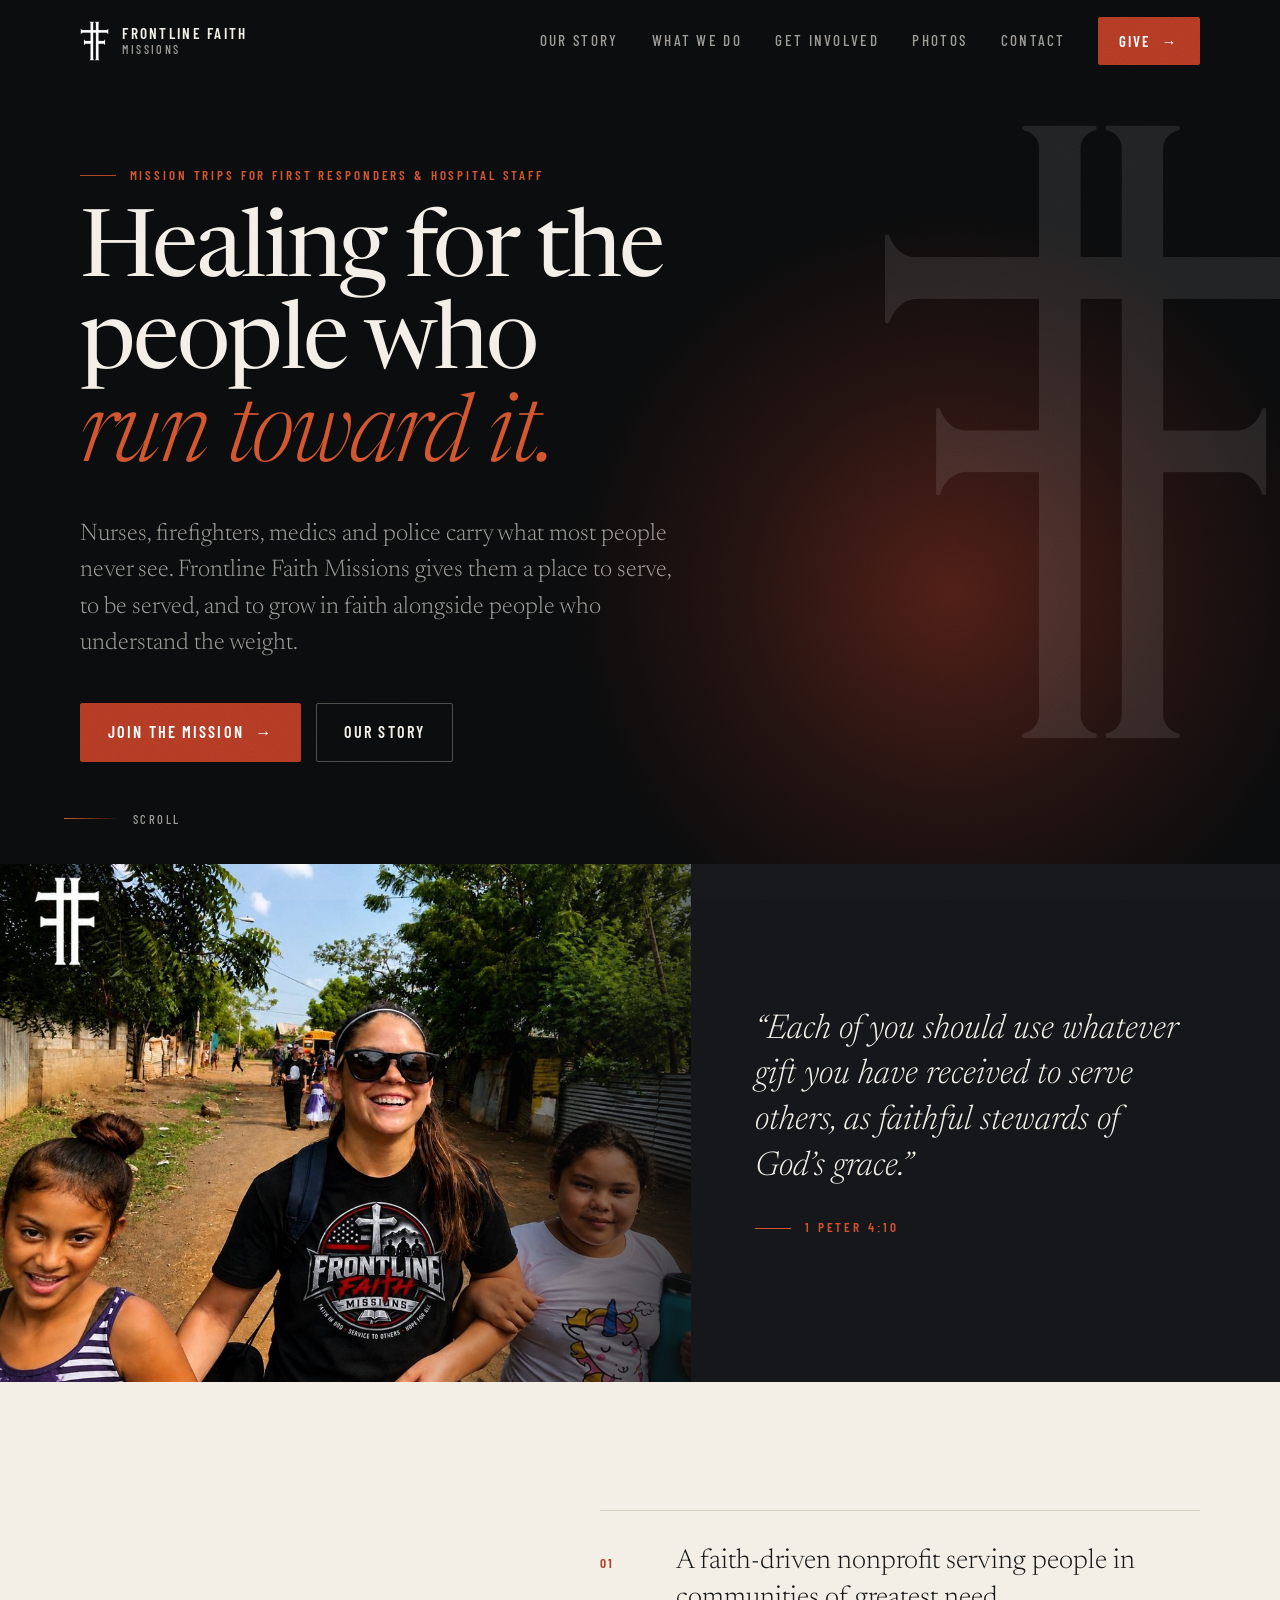
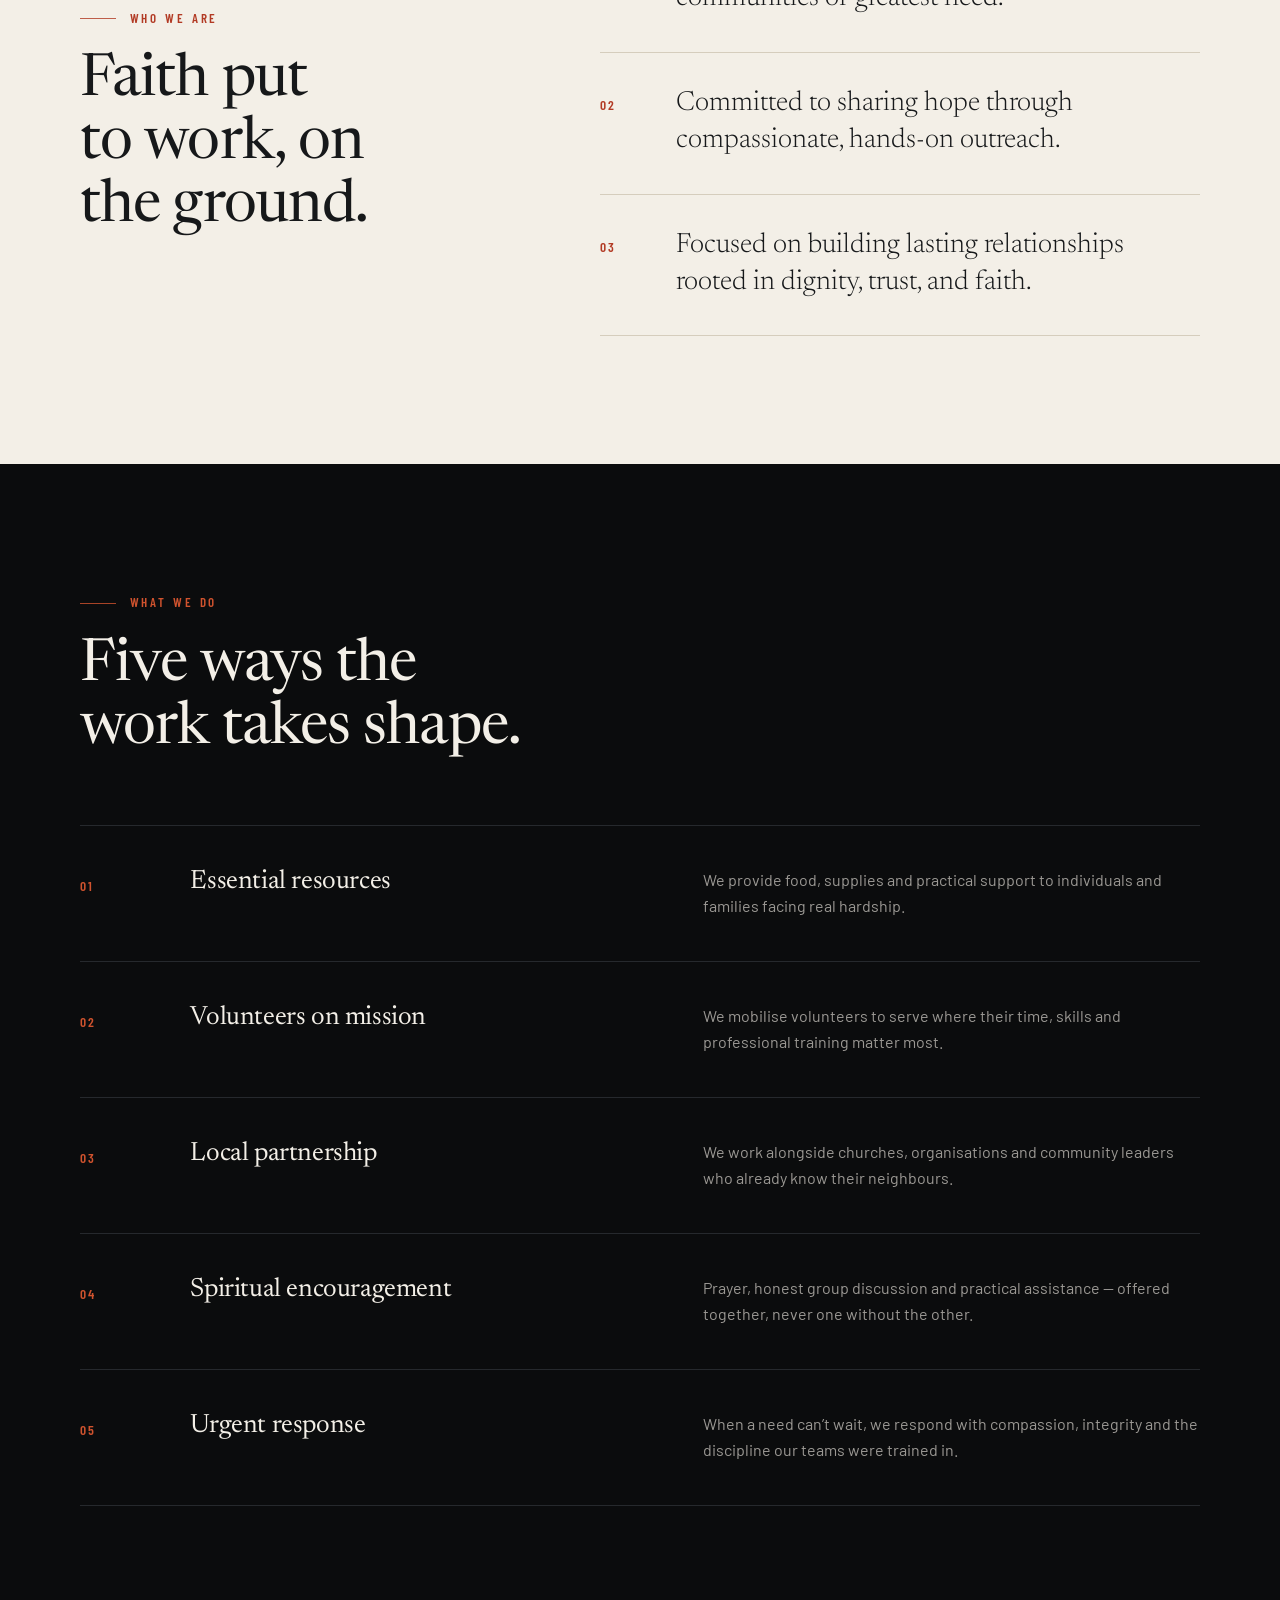
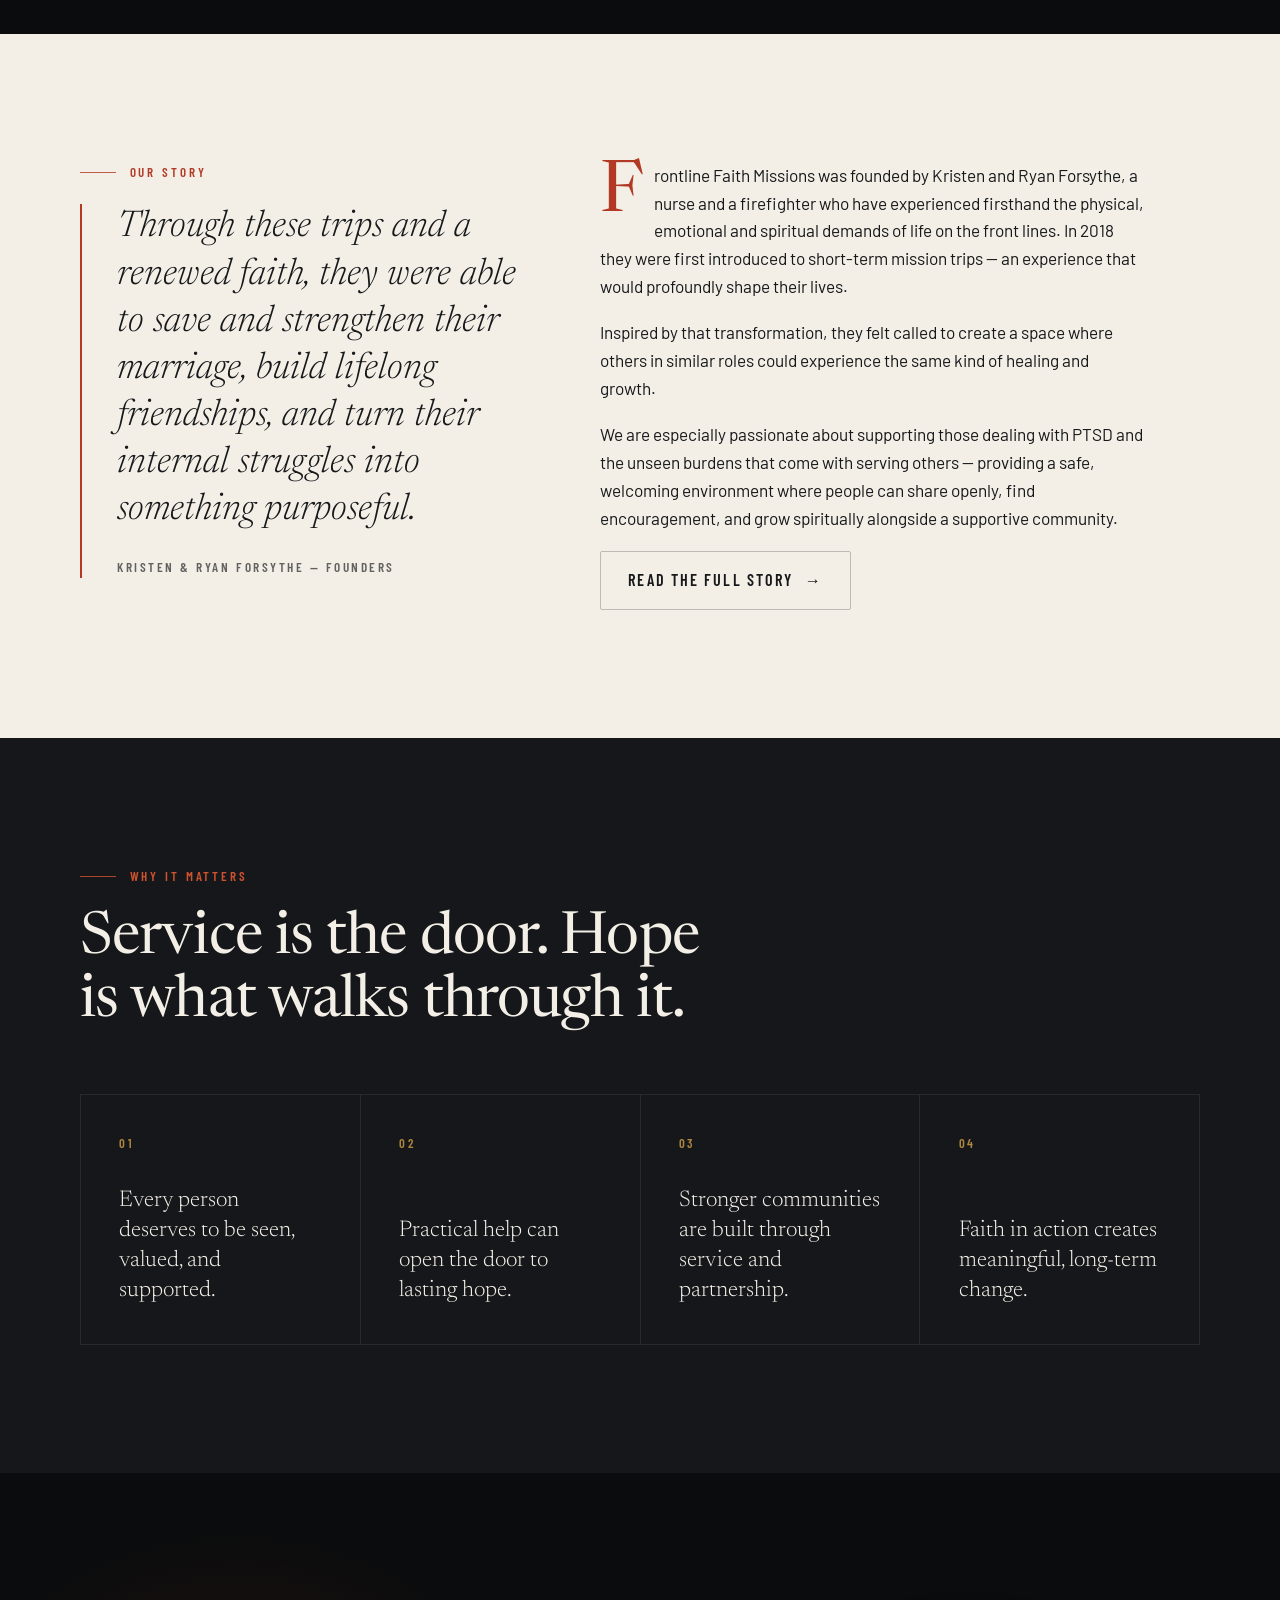
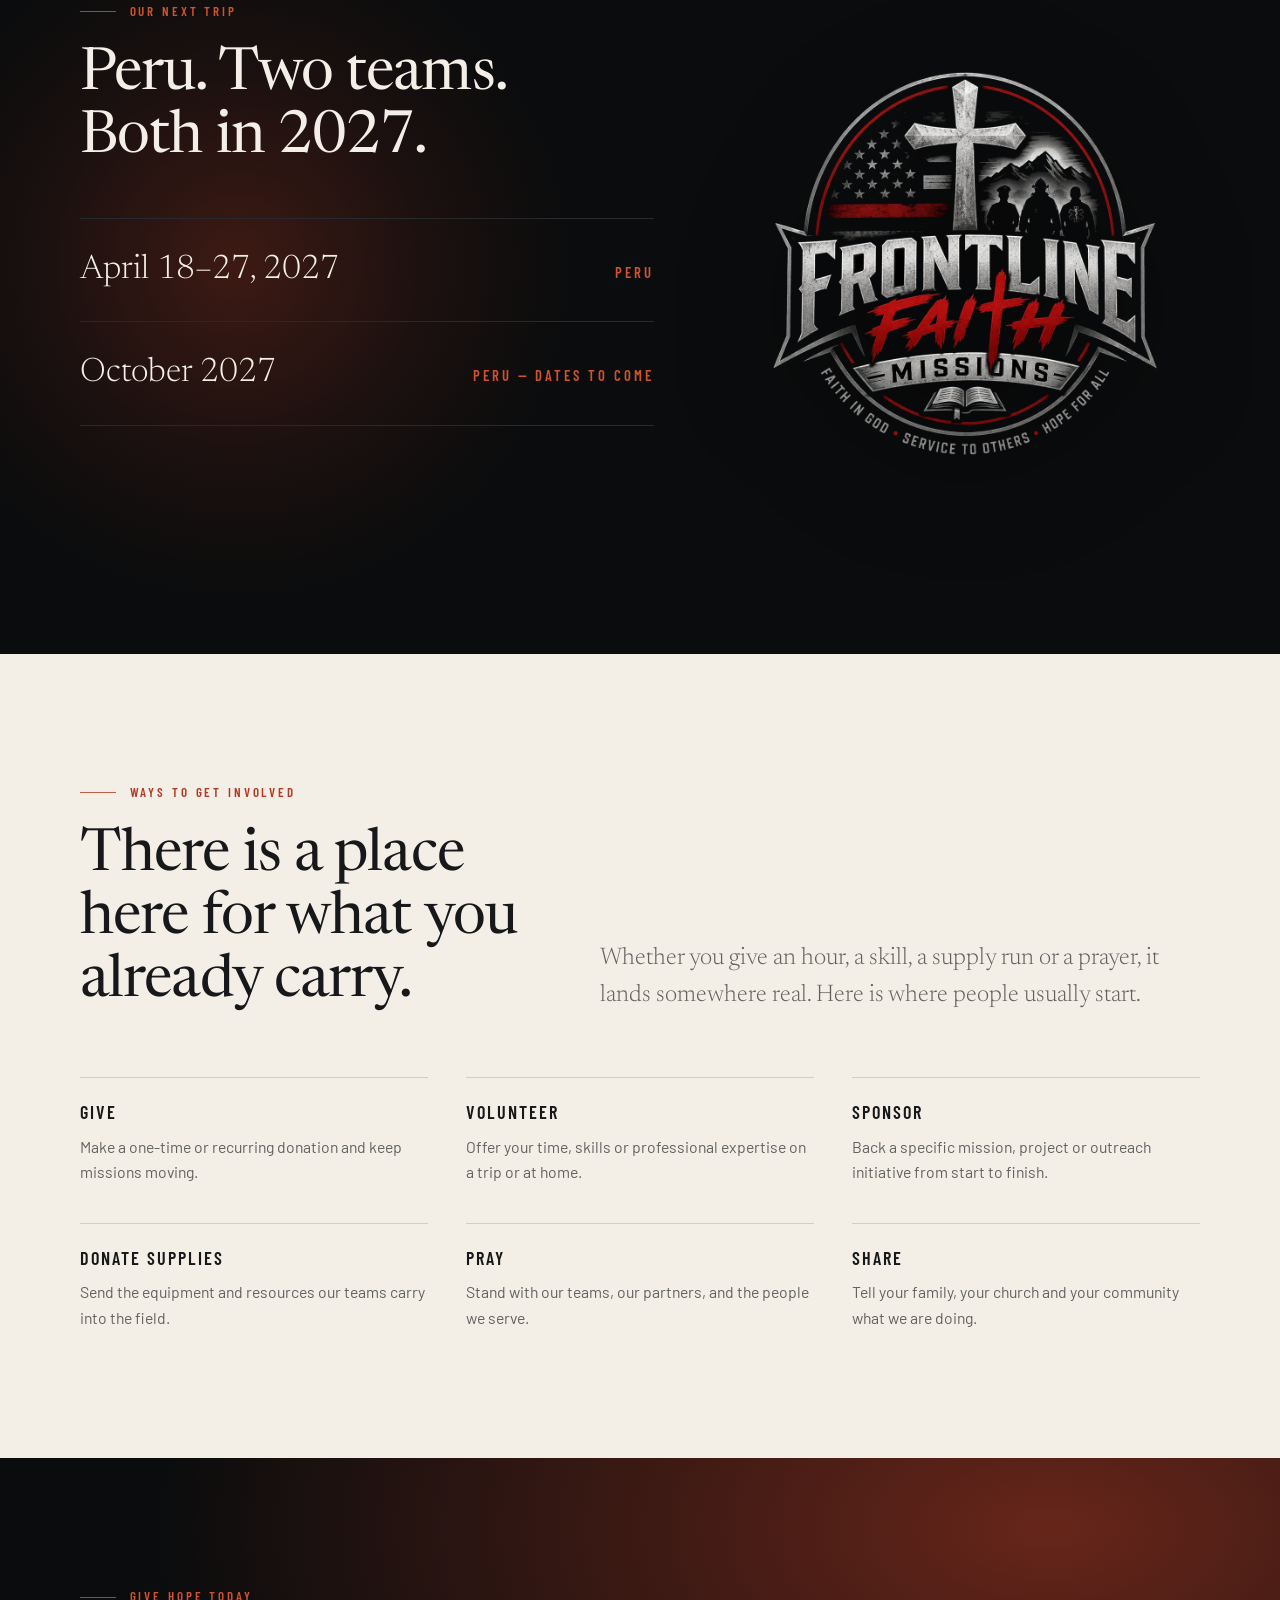
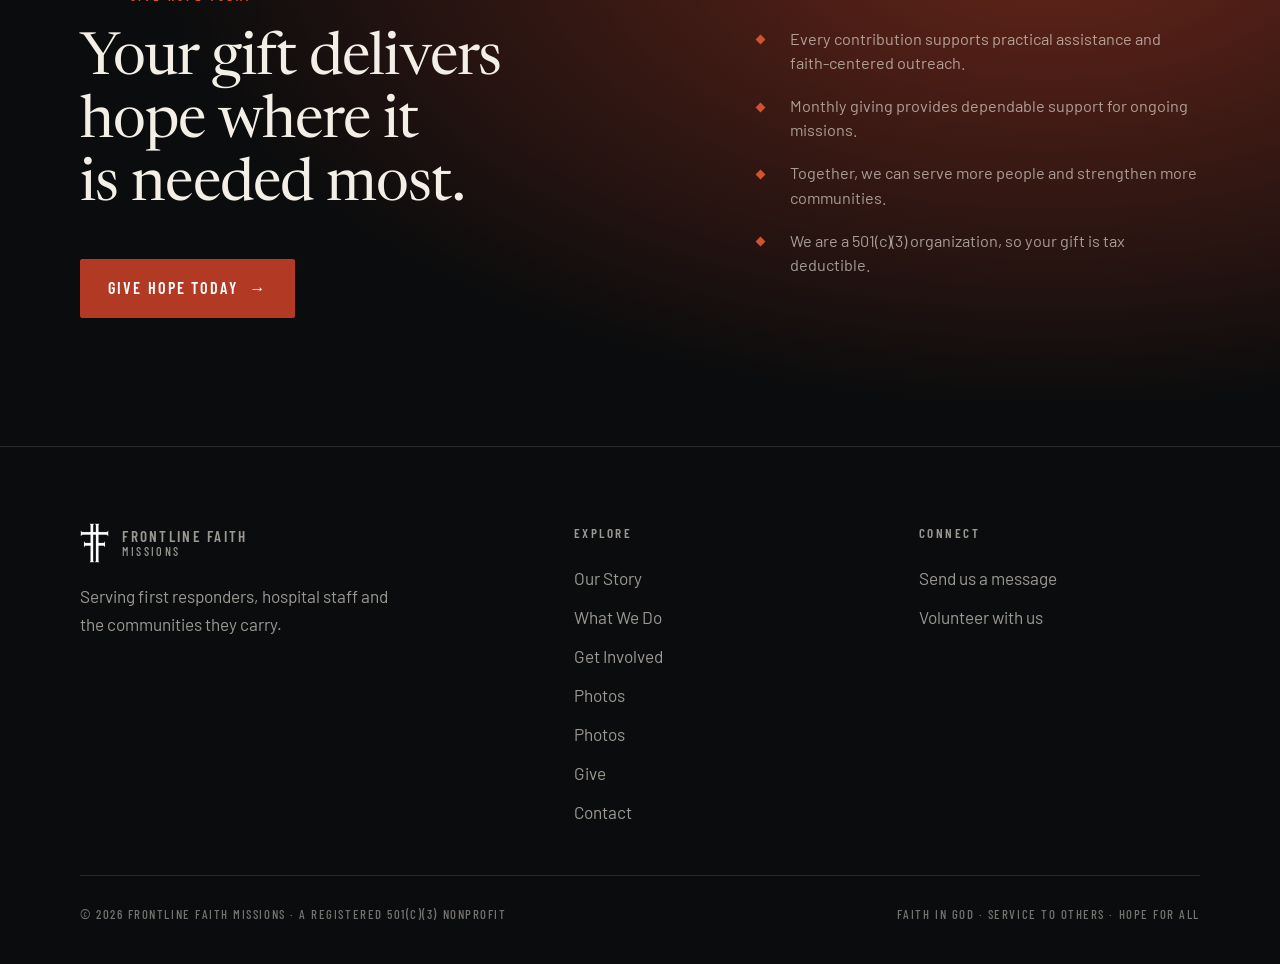
==== index.html @ 66649c71 "Add Our Story, What We Do, Get Involved, Give, Photos and Contact pages" ====
<!DOCTYPE html>
<html lang="en">
<head>
<meta charset="utf-8">
<meta name="viewport" content="width=device-width, initial-scale=1">
<title>Frontline Faith Missions — Healing for the people who run toward it</title>
<meta name="description" content="Frontline Faith Missions gives first responders and hospital staff an opportunity to serve, heal, and deepen their faith through short-term mission trips.">
<link rel="icon" href="assets/img/favicon-32.png" sizes="32x32">
<link rel="apple-touch-icon" href="assets/img/favicon-512.png">
<link rel="stylesheet" href="assets/css/style.css">
</head>
<body>

<header class="hdr" id="hdr">
  <div class="wrap hdr__in">
    <a class="brand" href="index.html">
      <img src="assets/img/mark-white.png" alt="">
      <span class="brand__txt">Frontline Faith<span>Missions</span></span>
    </a>
    <nav class="nav" id="nav">
      <a href="about.html">Our Story</a>
      <a href="what-we-do.html">What We Do</a>
      <a href="get-involved.html">Get Involved</a>
      <a href="photos.html">Photos</a>
      <a href="contact.html">Contact</a>
    </nav>
    <a class="btn" href="give.html">Give<span class="arw">&rarr;</span></a>
    <button class="burger" id="burger" aria-label="Menu" aria-expanded="false" aria-controls="nav">
      <span></span><span></span><span></span>
    </button>
  </div>
</header>

<main>

  <!-- ============ HERO ============ -->
  <section class="hero">
    <img class="hero__mark" src="assets/img/mark-white.png" alt="">
    <div class="wrap">
      <div class="hero__in">
        <p class="eyebrow rise">Mission trips for first responders &amp; hospital staff</p>
        <h1 class="rise">Healing for the people who <em>run toward it.</em></h1>
        <p class="lede rise">Nurses, firefighters, medics and police carry what most people never see. Frontline Faith Missions gives them a place to serve, to be served, and to grow in faith alongside people who understand the weight.</p>
        <div class="hero__cta rise">
          <a class="btn" href="get-involved.html">Join the Mission<span class="arw">&rarr;</span></a>
          <a class="btn btn--ghost" href="about.html">Our Story</a>
        </div>
      </div>
    </div>
    <div class="hero__scroll"><i></i> Scroll</div>
  </section>

  <!-- ============ SCRIPTURE + PHOTOGRAPH ============ -->
  <section class="verse" id="verse">
    <div class="verse__img">
      <img src="assets/img/trip-01-1400.jpg"
           srcset="assets/img/trip-01-700.jpg 700w, assets/img/trip-01-1100.jpg 1100w, assets/img/trip-01-1400.jpg 1429w"
           sizes="(max-width: 62rem) 100vw, 55vw"
           alt="A Frontline Faith Missions volunteer walking with two children during a mission trip">
    </div>
    <div class="verse__body">
      <blockquote class="rise">&ldquo;Each of you should use whatever gift you have received to serve others, as faithful stewards of God&rsquo;s grace.&rdquo;</blockquote>
      <cite class="rise" style="--d:110ms">1 Peter 4:10</cite>
    </div>
  </section>

  <!-- ============ WHO WE ARE ============ -->
  <section class="section section--bone" id="who">
    <div class="wrap grid-2 grid-2--mid">
      <div>
        <p class="eyebrow rise">Who we are</p>
        <h2 class="rise">Faith put to work, on the ground.</h2>
      </div>
      <ul class="creed">
        <li class="rise"><span class="num">01</span><p>A faith-driven nonprofit serving people in communities of greatest need.</p></li>
        <li class="rise" style="--d:90ms"><span class="num">02</span><p>Committed to sharing hope through compassionate, hands-on outreach.</p></li>
        <li class="rise" style="--d:180ms"><span class="num">03</span><p>Focused on building lasting relationships rooted in dignity, trust, and faith.</p></li>
      </ul>
    </div>
  </section>

  <!-- ============ WHAT WE DO ============ -->
  <section class="section" id="what">
    <div class="wrap">
      <p class="eyebrow rise">What we do</p>
      <h2 class="rise" style="max-width:20ch">Five ways the work takes shape.</h2>

      <div class="do-list">
        <div class="do-item rise">
          <span class="num">01</span>
          <h3>Essential resources</h3>
          <p>We provide food, supplies and practical support to individuals and families facing real hardship.</p>
        </div>
        <div class="do-item rise">
          <span class="num">02</span>
          <h3>Volunteers on mission</h3>
          <p>We mobilise volunteers to serve where their time, skills and professional training matter most.</p>
        </div>
        <div class="do-item rise">
          <span class="num">03</span>
          <h3>Local partnership</h3>
          <p>We work alongside churches, organisations and community leaders who already know their neighbours.</p>
        </div>
        <div class="do-item rise">
          <span class="num">04</span>
          <h3>Spiritual encouragement</h3>
          <p>Prayer, honest group discussion and practical assistance — offered together, never one without the other.</p>
        </div>
        <div class="do-item rise">
          <span class="num">05</span>
          <h3>Urgent response</h3>
          <p>When a need can&rsquo;t wait, we respond with compassion, integrity and the discipline our teams were trained in.</p>
        </div>
      </div>
    </div>
  </section>

  <!-- ============ FOUNDERS ============ -->
  <section class="section section--bone" id="story">
    <div class="wrap grid-2">
      <div>
        <p class="eyebrow rise">Our story</p>
        <blockquote class="pullquote rise">
          Through these trips and a renewed faith, they were able to save and strengthen their marriage, build lifelong friendships, and turn their internal struggles into something purposeful.
          <cite>Kristen &amp; Ryan Forsythe — Founders</cite>
        </blockquote>
      </div>
      <div class="founders__body">
        <p class="dropcap rise">Frontline Faith Missions was founded by Kristen and Ryan Forsythe, a nurse and a firefighter who have experienced firsthand the physical, emotional and spiritual demands of life on the front lines. In 2018 they were first introduced to short-term mission trips — an experience that would profoundly shape their lives.</p>
        <p class="rise" style="--d:80ms">Inspired by that transformation, they felt called to create a space where others in similar roles could experience the same kind of healing and growth.</p>
        <p class="rise" style="--d:140ms">We are especially passionate about supporting those dealing with PTSD and the unseen burdens that come with serving others — providing a safe, welcoming environment where people can share openly, find encouragement, and grow spiritually alongside a supportive community.</p>
        <p class="rise" style="--d:200ms"><a class="btn btn--ghost" href="about.html">Read the full story<span class="arw">&rarr;</span></a></p>
      </div>
    </div>
  </section>

  <!-- ============ WHY IT MATTERS ============ -->
  <section class="section section--deep" id="why">
    <div class="wrap">
      <p class="eyebrow rise">Why it matters</p>
      <h2 class="rise" style="max-width:18ch">Service is the door. Hope is what walks through it.</h2>
      <div class="why">
        <div class="rise"><span class="num">01</span><p>Every person deserves to be seen, valued, and supported.</p></div>
        <div class="rise" style="--d:80ms"><span class="num">02</span><p>Practical help can open the door to lasting hope.</p></div>
        <div class="rise" style="--d:160ms"><span class="num">03</span><p>Stronger communities are built through service and partnership.</p></div>
        <div class="rise" style="--d:240ms"><span class="num">04</span><p>Faith in action creates meaningful, long-term change.</p></div>
      </div>
    </div>
  </section>

  <!-- ============ NEXT TRIP ============ -->
  <section class="section trip" id="trip">
    <div class="wrap trip__grid">
      <div>
        <p class="eyebrow rise">Our next trip</p>
        <h2 class="rise">Peru. Two teams. Both in 2027.</h2>
        <ul class="trips">
          <li class="rise"><span class="when">April 18&ndash;27, 2027</span><span class="where">Peru</span></li>
          <li class="rise" style="--d:90ms"><span class="when">October 2027</span><span class="where">Peru &mdash; dates to come</span></li>
        </ul>
        <p class="hero__cta rise" style="--d:160ms">
          <a class="btn btn--ghost" href="get-involved.html">Serve on the front lines<span class="arw">&rarr;</span></a>
        </p>
      </div>
      <div class="rise" style="--d:120ms">
        <img class="trip__emblem" src="assets/img/emblem.webp" width="880" height="878" alt="Frontline Faith Missions emblem — Faith in God, Service to Others, Hope for All">
      </div>
    </div>
  </section>

  <!-- ============ GET INVOLVED ============ -->
  <section class="section section--bone" id="involved">
    <div class="wrap">
      <div class="grid-2 grid-2--foot">
        <div>
          <p class="eyebrow rise">Ways to get involved</p>
          <h2 class="rise">There is a place here for what you already carry.</h2>
        </div>
        <p class="lede rise">Whether you give an hour, a skill, a supply run or a prayer, it lands somewhere real. Here is where people usually start.</p>
      </div>

      <div class="ways">
        <div class="way rise"><h3>Give</h3><p>Make a one-time or recurring donation and keep missions moving.</p></div>
        <div class="way rise" style="--d:70ms"><h3>Volunteer</h3><p>Offer your time, skills or professional expertise on a trip or at home.</p></div>
        <div class="way rise" style="--d:140ms"><h3>Sponsor</h3><p>Back a specific mission, project or outreach initiative from start to finish.</p></div>
        <div class="way rise" style="--d:210ms"><h3>Donate supplies</h3><p>Send the equipment and resources our teams carry into the field.</p></div>
        <div class="way rise" style="--d:280ms"><h3>Pray</h3><p>Stand with our teams, our partners, and the people we serve.</p></div>
        <div class="way rise" style="--d:350ms"><h3>Share</h3><p>Tell your family, your church and your community what we are doing.</p></div>
      </div>
    </div>
  </section>

  <!-- ============ GIVE ============ -->
  <section class="section give" id="give">
    <div class="wrap give__grid">
      <div>
        <p class="eyebrow rise">Give hope today</p>
        <h2 class="rise">Your gift delivers hope where it is needed most.</h2>
        <p class="hero__cta rise">
          <a class="btn" href="give.html">Give Hope Today<span class="arw">&rarr;</span></a>
        </p>
      </div>
      <ul class="give__points">
        <li class="rise">Every contribution supports practical assistance and faith-centered outreach.</li>
        <li class="rise" style="--d:90ms">Monthly giving provides dependable support for ongoing missions.</li>
        <li class="rise" style="--d:180ms">Together, we can serve more people and strengthen more communities.</li>
        <li class="rise" style="--d:270ms">We are a 501(c)(3) organization, so your gift is tax deductible.</li>
      </ul>
    </div>
  </section>

</main>

<footer class="ftr">
  <div class="wrap">
    <div class="ftr__grid">
      <div>
        <a class="brand" href="index.html" style="margin-bottom:1.25rem">
          <img src="assets/img/mark-white.png" alt="">
          <span class="brand__txt">Frontline Faith<span>Missions</span></span>
        </a>
        <p style="color:var(--fg-on-ink-mut);max-width:32ch">Serving first responders, hospital staff and the communities they carry.</p>
      </div>
      <div>
        <h4>Explore</h4>
        <ul>
          <li><a href="about.html">Our Story</a></li>
          <li><a href="what-we-do.html">What We Do</a></li>
          <li><a href="get-involved.html">Get Involved</a></li>
          <li><a href="photos.html">Photos</a></li>
          <li><a href="photos.html">Photos</a></li>
          <li><a href="give.html">Give</a></li>
          <li><a href="contact.html">Contact</a></li>
        </ul>
      </div>
      <div>
        <h4>Connect</h4>
        <ul>
          <li><a href="contact.html">Send us a message</a></li>
          <li><a href="get-involved.html">Volunteer with us</a></li>
        </ul>
      </div>
    </div>
    <div class="ftr__base">
      <span>&copy; 2026 Frontline Faith Missions &middot; A registered 501(c)(3) nonprofit</span>
      <span>Faith in God &middot; Service to Others &middot; Hope for All</span>
    </div>
  </div>
</footer>

<script src="assets/js/main.js"></script>
</body>
</html>
---- assets/css/style.css ----
@import url("../fonts/fonts.css");

/* =========================================================
   Frontline Faith Missions
   Design system: editorial serif + civic condensed sans,
   ink/bone palette with a single ember accent.
   ========================================================= */

:root {
  --ink:        #0b0c0d;
  --ink-soft:   #15171a;
  --ink-line:   #26292d;
  --bone:       #f3efe7;
  --bone-deep:  #e6e0d3;
  --bone-line:  #d5cdbd;
  --ember:      #b23a24;
  --ember-lit:  #d0532e;
  --brass:      #b0873f;

  --fg-on-ink:      #f3efe7;
  --fg-on-ink-mut:  rgba(243, 239, 231, 0.62);
  --fg-on-bone:     #16181a;
  --fg-on-bone-mut: rgba(22, 24, 26, 0.66);

  --serif: "Newsreader", Georgia, "Times New Roman", serif;
  --sans:  "Barlow", "Helvetica Neue", Arial, sans-serif;
  --cond:  "Barlow Condensed", "Barlow", Arial Narrow, sans-serif;

  --pad: clamp(1.25rem, 5vw, 5.5rem);
  --maxw: 78rem;

  --ease: cubic-bezier(0.22, 0.61, 0.36, 1);
  --slow: 720ms;
}

*, *::before, *::after { box-sizing: border-box; }

html { -webkit-text-size-adjust: 100%; scroll-behavior: smooth; }

body {
  margin: 0;
  background: var(--ink);
  color: var(--fg-on-ink);
  font-family: var(--sans);
  font-size: clamp(1rem, 0.95rem + 0.2vw, 1.075rem);
  line-height: 1.62;
  font-weight: 400;
  -webkit-font-smoothing: antialiased;
  text-rendering: optimizeLegibility;
  overflow-x: hidden;
}

img { max-width: 100%; display: block; }
a { color: inherit; }

/* ---- grain overlay -------------------------------------------------- */
body::after {
  content: "";
  position: fixed;
  inset: 0;
  z-index: 999;
  pointer-events: none;
  opacity: 0.5;
  mix-blend-mode: overlay;
  background-image: url("data:image/svg+xml,%3Csvg xmlns='http://www.w3.org/2000/svg' width='180' height='180'%3E%3Cfilter id='n'%3E%3CfeTurbulence type='fractalNoise' baseFrequency='0.85' numOctaves='3' stitchTiles='stitch'/%3E%3CfeColorMatrix type='saturate' values='0'/%3E%3C/filter%3E%3Crect width='180' height='180' filter='url(%23n)' opacity='0.42'/%3E%3C/svg%3E");
}

/* ---- shared bits ---------------------------------------------------- */
.wrap {
  width: 100%;
  max-width: var(--maxw);
  margin-inline: auto;
  padding-inline: var(--pad);
}

.eyebrow {
  font-family: var(--cond);
  font-weight: 600;
  font-size: 0.815rem;
  letter-spacing: 0.22em;
  text-transform: uppercase;
  color: var(--ember-lit);
  margin: 0 0 1.35rem;
  display: flex;
  align-items: center;
  gap: 0.85rem;
}
.eyebrow::before {
  content: "";
  width: 2.25rem;
  height: 1px;
  background: currentColor;
  opacity: 0.8;
  flex: none;
}
.section--bone .eyebrow { color: var(--ember); }

h1, h2, h3 {
  font-family: var(--serif);
  font-weight: 400;
  letter-spacing: -0.015em;
  line-height: 1.06;
  margin: 0;
  text-wrap: balance;
}

h2 { font-size: clamp(2.1rem, 1.4rem + 3vw, 3.7rem); }
h3 { font-size: clamp(1.3rem, 1.1rem + 0.8vw, 1.65rem); line-height: 1.2; }

p { margin: 0 0 1.15rem; }
p:last-child { margin-bottom: 0; }

.lede {
  font-family: var(--serif);
  font-size: clamp(1.2rem, 1.05rem + 0.7vw, 1.5rem);
  line-height: 1.52;
  color: var(--fg-on-ink-mut);
  font-weight: 300;
}
.section--bone .lede { color: var(--fg-on-bone-mut); }

/* ---- buttons -------------------------------------------------------- */
.btn {
  --btn-fg: #fff;
  --btn-bg: var(--ember);
  display: inline-flex;
  align-items: center;
  gap: 0.7rem;
  padding: 0.95rem 1.7rem;
  font-family: var(--cond);
  font-weight: 600;
  font-size: 1.01rem;
  letter-spacing: 0.13em;
  text-transform: uppercase;
  text-decoration: none;
  color: var(--btn-fg);
  background: var(--btn-bg);
  border: 1px solid var(--btn-bg);
  border-radius: 2px;
  position: relative;
  overflow: hidden;
  transition: background 260ms var(--ease), color 260ms var(--ease),
              border-color 260ms var(--ease), transform 260ms var(--ease);
}
.btn:hover { background: var(--ember-lit); border-color: var(--ember-lit); transform: translateY(-2px); }

.btn--ghost {
  --btn-bg: transparent;
  --btn-fg: var(--fg-on-ink);
  border-color: rgba(243, 239, 231, 0.28);
}
.btn--ghost:hover {
  background: rgba(243, 239, 231, 0.07);
  border-color: rgba(243, 239, 231, 0.55);
}
.section--bone .btn--ghost { --btn-fg: var(--fg-on-bone); border-color: rgba(22, 24, 26, 0.24); }
.section--bone .btn--ghost:hover { background: rgba(22, 24, 26, 0.05); border-color: rgba(22, 24, 26, 0.5); }

.btn .arw { transition: transform 260ms var(--ease); }
.btn:hover .arw { transform: translateX(4px); }

/* =========================================================
   Header
   ========================================================= */
.hdr {
  position: fixed;
  inset: 0 0 auto 0;
  z-index: 100;
  background: transparent;
  transition: background 420ms var(--ease), border-color 420ms var(--ease),
              backdrop-filter 420ms var(--ease);
  border-bottom: 1px solid transparent;
}
.hdr.is-stuck {
  background: rgba(11, 12, 13, 0.86);
  backdrop-filter: blur(14px) saturate(1.2);
  border-bottom-color: var(--ink-line);
}
.hdr__in {
  display: flex;
  align-items: center;
  gap: 2rem;
  min-height: 5.1rem;
}
.brand {
  display: flex;
  align-items: center;
  gap: 0.85rem;
  text-decoration: none;
  margin-right: auto;
}
.brand img { width: auto; height: 2.5rem; }
.brand__txt {
  font-family: var(--cond);
  text-transform: uppercase;
  letter-spacing: 0.15em;
  font-weight: 600;
  font-size: 0.95rem;
  line-height: 1.15;
}
.brand__txt span { display: block; color: var(--fg-on-ink-mut); letter-spacing: 0.2em; font-size: 0.76rem; font-weight: 500; }

.nav { display: flex; align-items: center; gap: 2.1rem; }
.nav a {
  font-family: var(--cond);
  text-transform: uppercase;
  letter-spacing: 0.15em;
  font-weight: 500;
  font-size: 0.95rem;
  text-decoration: none;
  color: var(--fg-on-ink-mut);
  padding-block: 0.35rem;
  position: relative;
  transition: color 220ms var(--ease);
}
.nav a::after {
  content: "";
  position: absolute;
  left: 0; right: 0; bottom: 0;
  height: 1px;
  background: var(--ember-lit);
  transform: scaleX(0);
  transform-origin: left;
  transition: transform 320ms var(--ease);
}
.nav a:hover, .nav a[aria-current="page"] { color: var(--fg-on-ink); }
.nav a:hover::after, .nav a[aria-current="page"]::after { transform: scaleX(1); }

.hdr .btn { padding: 0.68rem 1.3rem; font-size: 0.93rem; }

.burger {
  display: none;
  width: 2.75rem; height: 2.75rem;
  background: none;
  border: 1px solid rgba(243,239,231,0.2);
  border-radius: 2px;
  padding: 0;
  cursor: pointer;
  position: relative;
}
.burger span {
  position: absolute;
  left: 50%; top: 50%;
  width: 1.15rem; height: 1.5px;
  margin-left: -0.575rem;
  background: var(--fg-on-ink);
  transition: transform 300ms var(--ease), opacity 200ms var(--ease);
}
.burger span:nth-child(1) { transform: translateY(-5px); }
.burger span:nth-child(3) { transform: translateY(5px); }
body.nav-open .burger span:nth-child(1) { transform: rotate(45deg); }
body.nav-open .burger span:nth-child(2) { opacity: 0; }
body.nav-open .burger span:nth-child(3) { transform: rotate(-45deg); }

/* =========================================================
   Hero
   ========================================================= */
.hero {
  position: relative;
  min-height: min(100svh, 54rem);
  display: flex;
  align-items: center;
  padding-block: clamp(8rem, 16vh, 12rem) clamp(4rem, 9vh, 7rem);
  overflow: hidden;
  isolation: isolate;
}
.hero::before {
  /* ember light from the lower right, like a distant fire */
  content: "";
  position: absolute;
  z-index: -2;
  right: -18vw; bottom: -32vh;
  width: 92vw; height: 92vw;
  max-width: 70rem; max-height: 70rem;
  background: radial-gradient(circle closest-side,
              rgba(178, 58, 36, 0.4) 0%,
              rgba(178, 58, 36, 0.14) 38%,
              rgba(178, 58, 36, 0) 68%);
}
.hero__mark {
  position: absolute;
  z-index: -1;
  right: clamp(-8rem, -4vw, -2rem);
  top: 50%;
  translate: 0 -50%;
  height: min(78vh, 40rem);
  width: auto;
  opacity: 0.09;
  filter: blur(0.2px);
  pointer-events: none;
}
.hero__in { max-width: 52rem; }

.hero h1 {
  font-size: clamp(2.75rem, 1.6rem + 5.3vw, 6.1rem);
  line-height: 0.99;
  letter-spacing: -0.028em;
  margin-bottom: 1.9rem;
}
.hero h1 em {
  font-style: italic;
  font-weight: 300;
  color: var(--ember-lit);
}
.hero .lede { max-width: 38rem; }
.hero__cta {
  display: flex;
  flex-wrap: wrap;
  gap: 0.9rem;
  margin-top: 2.6rem;
}

.hero__scroll {
  position: absolute;
  left: var(--pad);
  bottom: 2.2rem;
  font-family: var(--cond);
  text-transform: uppercase;
  letter-spacing: 0.2em;
  font-size: 0.78rem;
  color: var(--fg-on-ink-mut);
  display: flex;
  align-items: center;
  gap: 0.8rem;
}
.hero__scroll i {
  display: block;
  width: 3.5rem; height: 1px;
  background: linear-gradient(90deg, var(--ember-lit), transparent);
  animation: sweep 2.8s var(--ease) infinite;
}
@keyframes sweep { 0%,100% { transform: scaleX(0.35); transform-origin: left; } 50% { transform: scaleX(1); transform-origin: left; } }

/* =========================================================
   Inner-page hero
   ========================================================= */
.phero {
  position: relative;
  padding-block: clamp(8.5rem, 17vh, 12rem) clamp(3.5rem, 7vw, 5.5rem);
  overflow: hidden;
  isolation: isolate;
}
.phero::before {
  content: "";
  position: absolute;
  z-index: -1;
  right: -20vw; top: -60%;
  width: 80vw; height: 200%;
  max-width: 60rem;
  background: radial-gradient(circle closest-side, rgba(178,58,36,0.34) 0%, rgba(178,58,36,0.10) 46%, rgba(178,58,36,0) 78%);
}
.phero h1 {
  font-size: clamp(2.5rem, 1.6rem + 4vw, 4.6rem);
  letter-spacing: -0.025em;
  max-width: 18ch;
  margin-bottom: 1.6rem;
}
.phero .lede { max-width: 42rem; }

/* =========================================================
   Sections
   ========================================================= */
.section { padding-block: clamp(4.5rem, 10vw, 8.5rem); position: relative; }
.section--bone { background: var(--bone); color: var(--fg-on-bone); }
.section--bone h1, .section--bone h2, .section--bone h3 { color: var(--fg-on-bone); }
.section--deep { background: var(--ink-soft); }

.rule { height: 1px; background: var(--ink-line); border: 0; margin: 0; }
.section--bone .rule { background: var(--bone-line); }

.grid-2 {
  display: grid;
  grid-template-columns: minmax(0, 0.85fr) minmax(0, 1.15fr);
  gap: clamp(2rem, 6vw, 5.5rem);
  align-items: start;
}
.grid-2--mid { align-items: center; }
.grid-2--foot { align-items: end; }

/* --- creed list (Who We Are) --- */
.creed { list-style: none; margin: 0; padding: 0; }
.creed li {
  display: grid;
  grid-template-columns: 3.25rem 1fr;
  gap: 1.5rem;
  align-items: baseline;
  padding-block: clamp(1.4rem, 3vw, 2.1rem);
  border-top: 1px solid var(--bone-line);
}
.creed li:last-child { border-bottom: 1px solid var(--bone-line); }
.creed .num {
  font-family: var(--cond);
  font-size: 0.85rem;
  letter-spacing: 0.16em;
  font-weight: 600;
  color: var(--ember);
  padding-top: 0.45rem;
}
.creed p {
  font-family: var(--serif);
  font-size: clamp(1.25rem, 1.05rem + 0.9vw, 1.72rem);
  line-height: 1.34;
  font-weight: 300;
  margin: 0;
  color: var(--fg-on-bone);
}

/* --- do list --- */
.do-list { display: grid; gap: 0; margin-top: clamp(2.5rem, 5vw, 4rem); }
.do-item {
  display: grid;
  grid-template-columns: 4.5rem minmax(0, 1fr) minmax(0, 1.05fr);
  gap: clamp(1rem, 3vw, 3rem);
  align-items: start;
  padding-block: clamp(1.8rem, 3.4vw, 2.6rem);
  border-top: 1px solid var(--ink-line);
  transition: background 400ms var(--ease), padding-inline 400ms var(--ease);
}
.do-item:last-child { border-bottom: 1px solid var(--ink-line); }
.do-item:hover { background: rgba(243, 239, 231, 0.035); }
.do-item .num {
  font-family: var(--cond);
  font-weight: 600;
  font-size: 0.85rem;
  letter-spacing: 0.18em;
  color: var(--ember-lit);
  padding-top: 0.5rem;
}
.do-item h3 { font-weight: 400; }
.do-item p { color: var(--fg-on-ink-mut); margin: 0; font-size: 1rem; }

/* --- founders --- */
.founders__body { max-width: 34rem; }
.founders__body p + p { margin-top: 1.15rem; }
.dropcap::first-letter {
  font-family: var(--serif);
  float: left;
  font-size: 4.15em;
  line-height: 0.82;
  padding: 0.06em 0.14em 0 0;
  color: var(--ember);
  font-weight: 400;
}
.pullquote {
  font-family: var(--serif);
  font-style: italic;
  font-weight: 300;
  font-size: clamp(1.45rem, 1.1rem + 1.5vw, 2.35rem);
  line-height: 1.28;
  color: var(--fg-on-bone);
  border-left: 2px solid var(--ember);
  padding-left: clamp(1.2rem, 3vw, 2.2rem);
  margin: 0;
}
.pullquote cite {
  display: block;
  margin-top: 1.5rem;
  font: 600 0.83rem/1.5 var(--cond);
  font-style: normal;
  letter-spacing: 0.19em;
  text-transform: uppercase;
  color: var(--fg-on-bone-mut);
}

/* --- why it matters --- */
.why {
  display: grid;
  grid-template-columns: repeat(auto-fit, minmax(15rem, 1fr));
  gap: 1px;
  background: var(--ink-line);
  border: 1px solid var(--ink-line);
  margin-top: clamp(2.5rem, 5vw, 3.75rem);
}
.why > div {
  background: var(--ink-soft);
  padding: clamp(1.9rem, 3vw, 2.75rem);
  min-height: 13rem;
  display: flex;
  flex-direction: column;
  justify-content: space-between;
  gap: 2rem;
  transition: background 380ms var(--ease);
}
.why > div:hover { background: #191c20; }
.why .num {
  font-family: var(--cond);
  font-size: 0.8rem;
  letter-spacing: 0.2em;
  font-weight: 600;
  color: var(--brass);
}
.why p {
  font-family: var(--serif);
  font-size: clamp(1.15rem, 1rem + 0.55vw, 1.42rem);
  line-height: 1.32;
  font-weight: 300;
  margin: 0;
}

/* --- involvement --- */
.ways {
  display: grid;
  grid-template-columns: repeat(auto-fit, minmax(17rem, 1fr));
  gap: clamp(1.5rem, 3vw, 2.5rem);
  margin-top: clamp(2.5rem, 5vw, 4rem);
}
.way {
  padding-top: 1.5rem;
  border-top: 1px solid var(--bone-line);
}
.way h3 {
  font-family: var(--cond);
  text-transform: uppercase;
  letter-spacing: 0.11em;
  font-weight: 600;
  font-size: 1.13rem;
  margin-bottom: 0.6rem;
}
.way p { color: var(--fg-on-bone-mut); font-size: 0.985rem; margin: 0; }

/* --- scripture + photograph band --- */
.verse {
  display: grid;
  grid-template-columns: minmax(0, 1.08fr) minmax(0, 0.92fr);
  align-items: stretch;
  background: var(--ink-soft);
}
.verse__img { position: relative; overflow: hidden; min-height: 26rem; }
.verse__img img {
  width: 100%; height: 100%;
  object-fit: cover;
  object-position: 50% 42%;
}
.verse__img::after {
  /* seam the photograph into the ink panel beside it */
  content: "";
  position: absolute;
  inset: 0;
  background: linear-gradient(100deg, rgba(11,12,13,0) 62%, rgba(11,12,13,0.85) 100%);
  pointer-events: none;
}
.verse__body {
  display: flex;
  flex-direction: column;
  justify-content: center;
  gap: 1.75rem;
  padding: clamp(2.75rem, 6vw, 5.5rem) clamp(1.5rem, 5vw, 4.5rem);
}
.verse__body blockquote {
  margin: 0;
  font-family: var(--serif);
  font-weight: 300;
  font-style: italic;
  font-size: clamp(1.4rem, 1.05rem + 1.35vw, 2.15rem);
  line-height: 1.34;
  color: var(--fg-on-ink);
  text-wrap: pretty;
}
.verse__body cite {
  font: 600 0.83rem/1.5 var(--cond);
  font-style: normal;
  letter-spacing: 0.22em;
  text-transform: uppercase;
  color: var(--ember-lit);
  display: flex;
  align-items: center;
  gap: 0.85rem;
}
.verse__body cite::before { content: ""; width: 2.25rem; height: 1px; background: currentColor; }

/* --- next trip --- */
.trip { position: relative; overflow: hidden; }
.trip::before {
  content: "";
  position: absolute;
  z-index: 0;
  left: -14vw; top: -30%;
  width: 70vw; height: 160%;
  max-width: 52rem;
  background: radial-gradient(circle closest-side, rgba(178,58,36,0.3) 0%, rgba(178,58,36,0.09) 48%, rgba(178,58,36,0) 80%);
}
.trip .wrap { position: relative; z-index: 1; }
.trip__grid {
  display: grid;
  grid-template-columns: minmax(0, 1.1fr) minmax(0, 0.9fr);
  gap: clamp(2.5rem, 6vw, 5rem);
  align-items: center;
}
.trips { list-style: none; margin: clamp(2rem, 4vw, 3rem) 0 0; padding: 0; }
.trips li {
  display: grid;
  grid-template-columns: minmax(0, 1fr) auto;
  gap: 1rem 2rem;
  align-items: baseline;
  padding-block: clamp(1.4rem, 3vw, 2rem);
  border-top: 1px solid var(--ink-line);
}
.trips li:last-child { border-bottom: 1px solid var(--ink-line); }
.trips .when {
  font-family: var(--serif);
  font-size: clamp(1.45rem, 1.15rem + 1.2vw, 2.15rem);
  line-height: 1.15;
  font-weight: 300;
}
.trips .where {
  font-family: var(--cond);
  text-transform: uppercase;
  letter-spacing: 0.2em;
  font-weight: 600;
  font-size: 0.92rem;
  color: var(--ember-lit);
}
.trip__emblem {
  width: min(100%, 24rem);
  margin-inline: auto;
  height: auto;
  filter: drop-shadow(0 24px 48px rgba(0, 0, 0, 0.55));
}

.note {
  font-family: var(--cond);
  text-transform: uppercase;
  letter-spacing: 0.16em;
  font-weight: 500;
  font-size: 0.86rem;
  color: var(--fg-on-ink-mut);
  display: inline-flex;
  align-items: center;
  gap: 0.75rem;
  margin-top: 2rem;
}
.note::before { content: ""; width: 1.5rem; height: 1px; background: var(--brass); }

/* --- give band --- */
.give {
  background:
    radial-gradient(120% 140% at 82% 12%, rgba(178, 58, 36, 0.55) 0%, rgba(178, 58, 36, 0) 58%),
    var(--ink);
  position: relative;
  overflow: hidden;
}
.give__grid {
  display: grid;
  grid-template-columns: minmax(0, 1.15fr) minmax(0, 0.85fr);
  gap: clamp(2.5rem, 6vw, 5rem);
  align-items: center;
}
.give h2 { max-width: 16ch; }
.give__points { list-style: none; margin: 0; padding: 0; display: grid; gap: 1.15rem; }
.give__points li {
  display: grid;
  grid-template-columns: 1.1rem 1fr;
  gap: 1rem;
  align-items: start;
  color: var(--fg-on-ink-mut);
  font-size: 1.02rem;
  line-height: 1.5;
}
.give__points li::before {
  content: "";
  width: 7px; height: 7px;
  margin-top: 0.62rem;
  background: var(--ember-lit);
  transform: rotate(45deg);
}

/* --- contact --- */
.form-grid { display: grid; gap: 1.35rem; grid-template-columns: repeat(2, minmax(0, 1fr)); }
.field { display: flex; flex-direction: column; gap: 0.5rem; }
.field--wide { grid-column: 1 / -1; }
.field label {
  font-family: var(--cond);
  text-transform: uppercase;
  letter-spacing: 0.16em;
  font-weight: 600;
  font-size: 0.79rem;
  color: var(--fg-on-bone-mut);
}
.field input, .field textarea, .field select {
  font-family: var(--sans);
  font-size: 1rem;
  color: var(--fg-on-bone);
  background: transparent;
  border: 0;
  border-bottom: 1px solid var(--bone-line);
  padding: 0.65rem 0.1rem;
  border-radius: 0;
  transition: border-color 240ms var(--ease), background 240ms var(--ease);
}
.field textarea { min-height: 7.5rem; resize: vertical; }
.field input:focus, .field textarea:focus, .field select:focus {
  outline: none;
  border-bottom-color: var(--ember);
  background: rgba(178, 58, 36, 0.04);
}

/* --- long-form prose --- */
.prose { max-width: 40rem; }
.prose p { font-size: clamp(1.03rem, 1rem + 0.2vw, 1.12rem); line-height: 1.68; }
.prose h3 { margin: 2.75rem 0 0.9rem; }
.prose h3:first-child { margin-top: 0; }

/* --- placeholder / coming-soon panel --- */
.soon {
  border: 1px dashed var(--bone-line);
  padding: clamp(2.25rem, 5vw, 3.5rem);
  text-align: center;
  display: grid;
  gap: 0.9rem;
  justify-items: center;
}
.section:not(.section--bone) .soon { border-color: var(--ink-line); }
.soon h3 { font-family: var(--cond); text-transform: uppercase; letter-spacing: 0.14em; font-weight: 600; font-size: 1.05rem; }
.soon p { color: var(--fg-on-bone-mut); max-width: 44ch; margin: 0; }
.section:not(.section--bone) .soon p { color: var(--fg-on-ink-mut); }

/* --- photo grid --- */
.gallery {
  display: grid;
  grid-template-columns: repeat(auto-fill, minmax(16rem, 1fr));
  gap: clamp(0.75rem, 1.5vw, 1.15rem);
  margin-top: clamp(2.5rem, 5vw, 3.5rem);
}
.gallery figure { margin: 0; position: relative; overflow: hidden; background: var(--ink-soft); }
.gallery img { width: 100%; aspect-ratio: 4 / 3; object-fit: cover; transition: transform 900ms var(--ease); }
.gallery figure:hover img { transform: scale(1.04); }
.gallery figcaption {
  position: absolute;
  inset: auto 0 0 0;
  padding: 2.5rem 1.1rem 1rem;
  font: 500 0.86rem/1.4 var(--cond);
  letter-spacing: 0.1em;
  text-transform: uppercase;
  color: #fff;
  background: linear-gradient(0deg, rgba(11,12,13,0.9), rgba(11,12,13,0));
}
.gallery figure.is-wide { grid-column: span 2; }
/* until more photographs arrive, a lone image runs the full width */
.gallery figure:only-child { grid-column: 1 / -1; }
.gallery figure:only-child img { aspect-ratio: 16 / 9; object-position: 50% 38%; }
@media (max-width: 40rem) { .gallery figure.is-wide { grid-column: span 1; } }

/* --- give tiers --- */
.tiers {
  display: grid;
  grid-template-columns: repeat(auto-fit, minmax(15rem, 1fr));
  gap: clamp(1rem, 2vw, 1.5rem);
  margin-top: clamp(2.5rem, 5vw, 3.5rem);
}
.tier {
  border: 1px solid var(--ink-line);
  padding: clamp(1.75rem, 3vw, 2.4rem);
  display: flex;
  flex-direction: column;
  gap: 0.85rem;
  background: var(--ink-soft);
  transition: border-color 320ms var(--ease), transform 320ms var(--ease);
}
.tier:hover { border-color: rgba(208, 83, 46, 0.55); transform: translateY(-3px); }
.tier .amount {
  font-family: var(--serif);
  font-size: clamp(2rem, 1.5rem + 1.6vw, 2.8rem);
  line-height: 1;
  font-weight: 300;
}
.tier .amount span { color: var(--ember-lit); }
.tier p { color: var(--fg-on-ink-mut); margin: 0; font-size: 0.98rem; }

/* --- contact --- */
.contact-grid {
  display: grid;
  grid-template-columns: minmax(0, 1.15fr) minmax(0, 0.85fr);
  gap: clamp(2.5rem, 6vw, 5rem);
  align-items: start;
}
.detail { border-top: 1px solid var(--bone-line); padding-block: 1.35rem; }
.detail dt {
  font: 600 0.79rem/1.5 var(--cond);
  letter-spacing: 0.18em;
  text-transform: uppercase;
  color: var(--fg-on-bone-mut);
  margin-bottom: 0.35rem;
}
.detail dd { margin: 0; font-size: 1.05rem; }
.detail dd a { color: var(--ember); text-decoration: none; border-bottom: 1px solid rgba(178,58,36,0.35); }
.detail dd a:hover { border-bottom-color: var(--ember); }

.form-note { font-size: 0.9rem; color: var(--fg-on-bone-mut); margin-top: 1.25rem; }
.form-status {
  margin-top: 1.25rem;
  padding: 0.9rem 1.1rem;
  border-left: 2px solid var(--ember);
  background: rgba(178,58,36,0.06);
  font-size: 0.97rem;
  display: none;
}
.form-status.is-shown { display: block; }
.form-status.is-ok { border-left-color: #2f7a4d; background: rgba(47,122,77,0.08); }

/* --- footer --- */
.ftr { background: var(--ink); padding-block: clamp(3.5rem, 6vw, 5rem) 2.5rem; border-top: 1px solid var(--ink-line); }
.ftr__grid {
  display: grid;
  grid-template-columns: minmax(0, 1.3fr) repeat(2, minmax(0, 0.85fr));
  gap: clamp(2rem, 5vw, 4rem);
  padding-bottom: 3rem;
}
.ftr h4 {
  font-family: var(--cond);
  text-transform: uppercase;
  letter-spacing: 0.19em;
  font-size: 0.82rem;
  font-weight: 600;
  color: var(--fg-on-ink-mut);
  margin: 0 0 1.25rem;
}
.ftr ul { list-style: none; margin: 0; padding: 0; display: grid; gap: 0.7rem; }
.ftr a { text-decoration: none; color: var(--fg-on-ink-mut); transition: color 220ms var(--ease); }
.ftr a:hover { color: var(--fg-on-ink); }
.ftr__base {
  border-top: 1px solid var(--ink-line);
  padding-top: 1.75rem;
  display: flex;
  flex-wrap: wrap;
  gap: 1rem 2rem;
  justify-content: space-between;
  font-family: var(--cond);
  letter-spacing: 0.12em;
  text-transform: uppercase;
  font-size: 0.8rem;
  color: rgba(243, 239, 231, 0.45);
}

/* =========================================================
   Motion
   ========================================================= */
.rise { opacity: 0; transform: translateY(22px); }
.rise.in {
  opacity: 1;
  transform: none;
  transition: opacity var(--slow) var(--ease), transform var(--slow) var(--ease);
}
.rise.in { transition-delay: var(--d, 0ms); }

.hero .rise { animation: heroIn 900ms var(--ease) both; opacity: 1; transform: none; }
.hero .rise:nth-child(1) { animation-delay: 80ms; }
.hero .rise:nth-child(2) { animation-delay: 200ms; }
.hero .rise:nth-child(3) { animation-delay: 320ms; }
.hero .rise:nth-child(4) { animation-delay: 440ms; }
@keyframes heroIn { from { opacity: 0; transform: translateY(26px); } to { opacity: 1; transform: none; } }

@media (prefers-reduced-motion: reduce) {
  * { animation: none !important; transition: none !important; scroll-behavior: auto !important; }
  .rise { opacity: 1; transform: none; }
}

/* =========================================================
   Responsive
   ========================================================= */
@media (max-width: 62rem) {
  .grid-2, .give__grid, .ftr__grid, .verse, .trip__grid, .contact-grid { grid-template-columns: minmax(0, 1fr); }
  .verse__img { min-height: 20rem; max-height: 60vh; }
  .verse__img::after { background: linear-gradient(180deg, rgba(11,12,13,0) 55%, rgba(11,12,13,0.9) 100%); }
  .trip__emblem { width: min(100%, 18rem); }
  .do-item { grid-template-columns: 3rem minmax(0, 1fr); }
  .do-item p { grid-column: 2; }
}

@media (max-width: 52rem) {
  .nav {
    position: fixed;
    inset: 5.1rem 0 auto 0;
    flex-direction: column;
    align-items: flex-start;
    gap: 0;
    background: rgba(11, 12, 13, 0.97);
    backdrop-filter: blur(16px);
    border-bottom: 1px solid var(--ink-line);
    padding: 0.5rem var(--pad) 1.5rem;
    clip-path: inset(0 0 100% 0);
    transition: clip-path 460ms var(--ease);
  }
  body.nav-open .nav { clip-path: inset(0 0 0 0); }
  .nav a { padding-block: 0.95rem; font-size: 1.15rem; width: 100%; border-bottom: 1px solid var(--ink-line); }
  .nav a::after { display: none; }
  .burger { display: block; order: 3; }
  .hdr__in .btn { display: none; }
  .form-grid { grid-template-columns: minmax(0, 1fr); }
  .hero__mark { display: none; }
  .hero__scroll { display: none; }
}
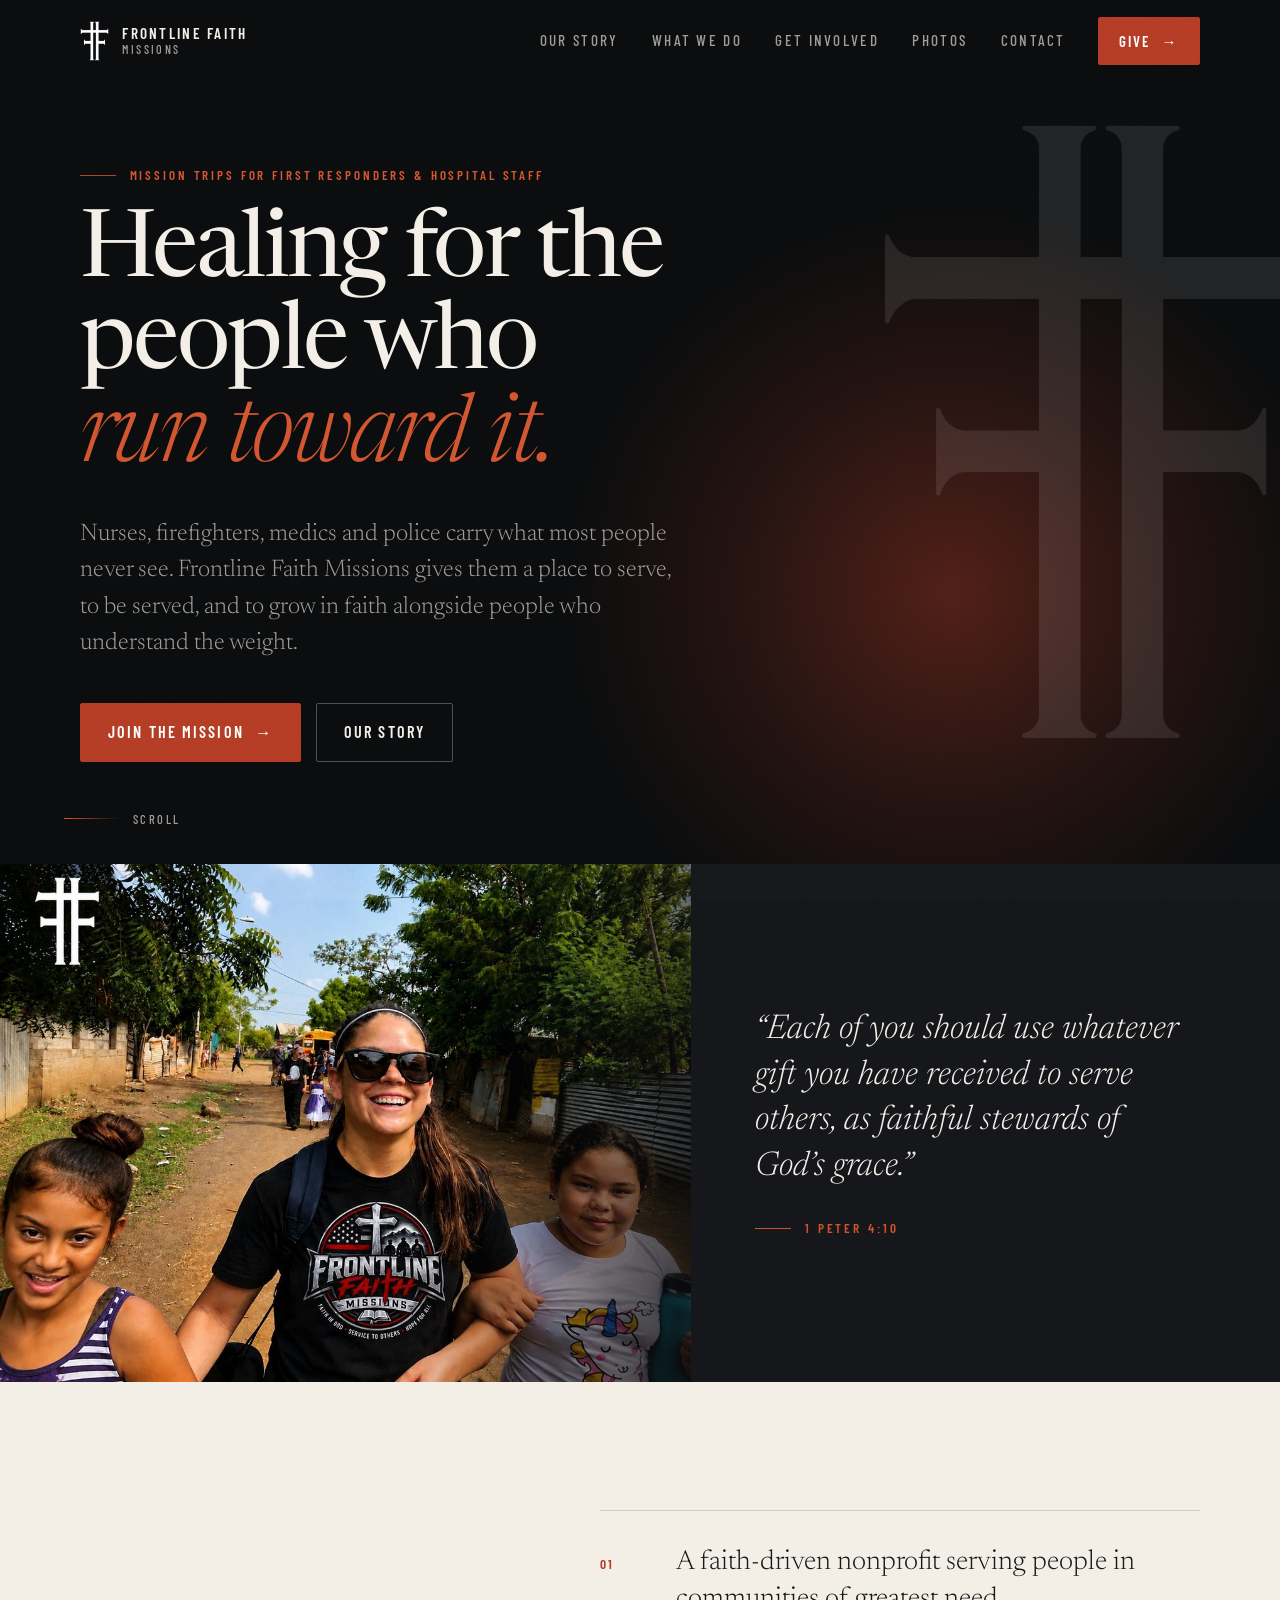
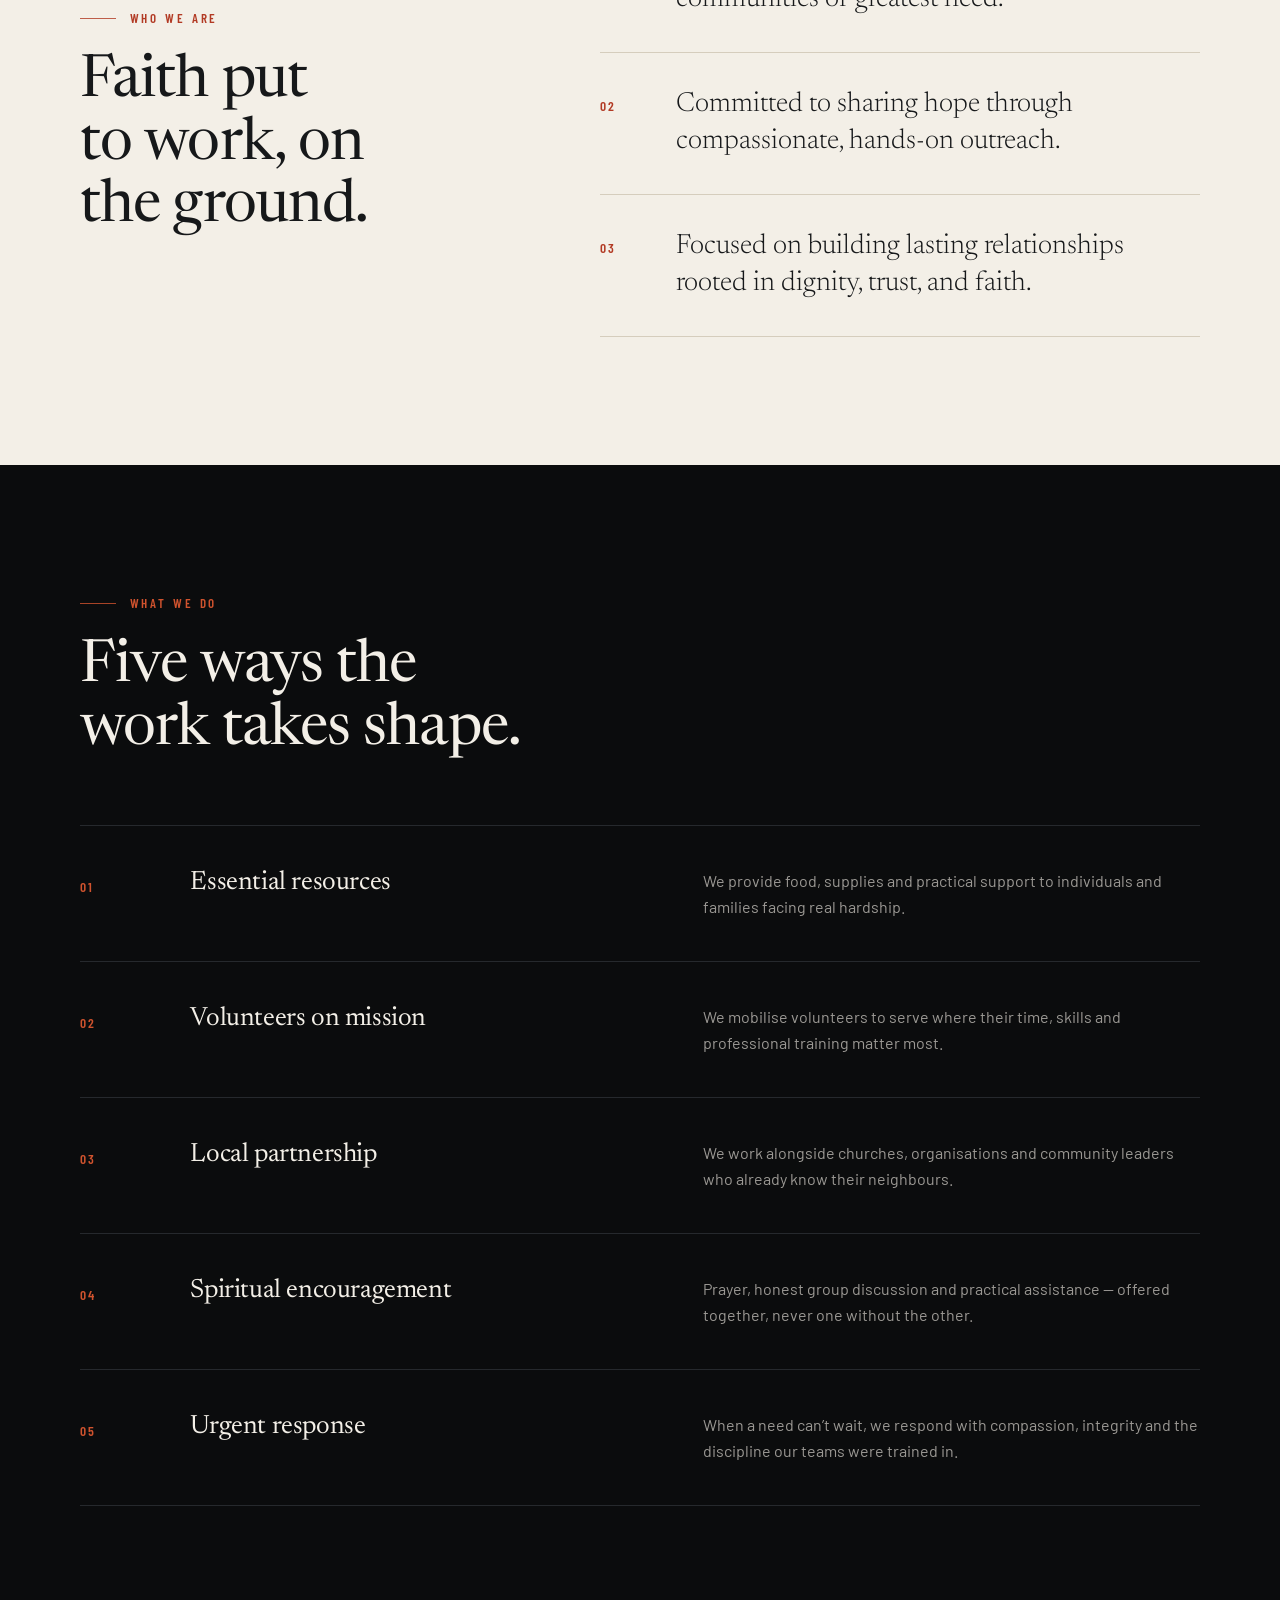
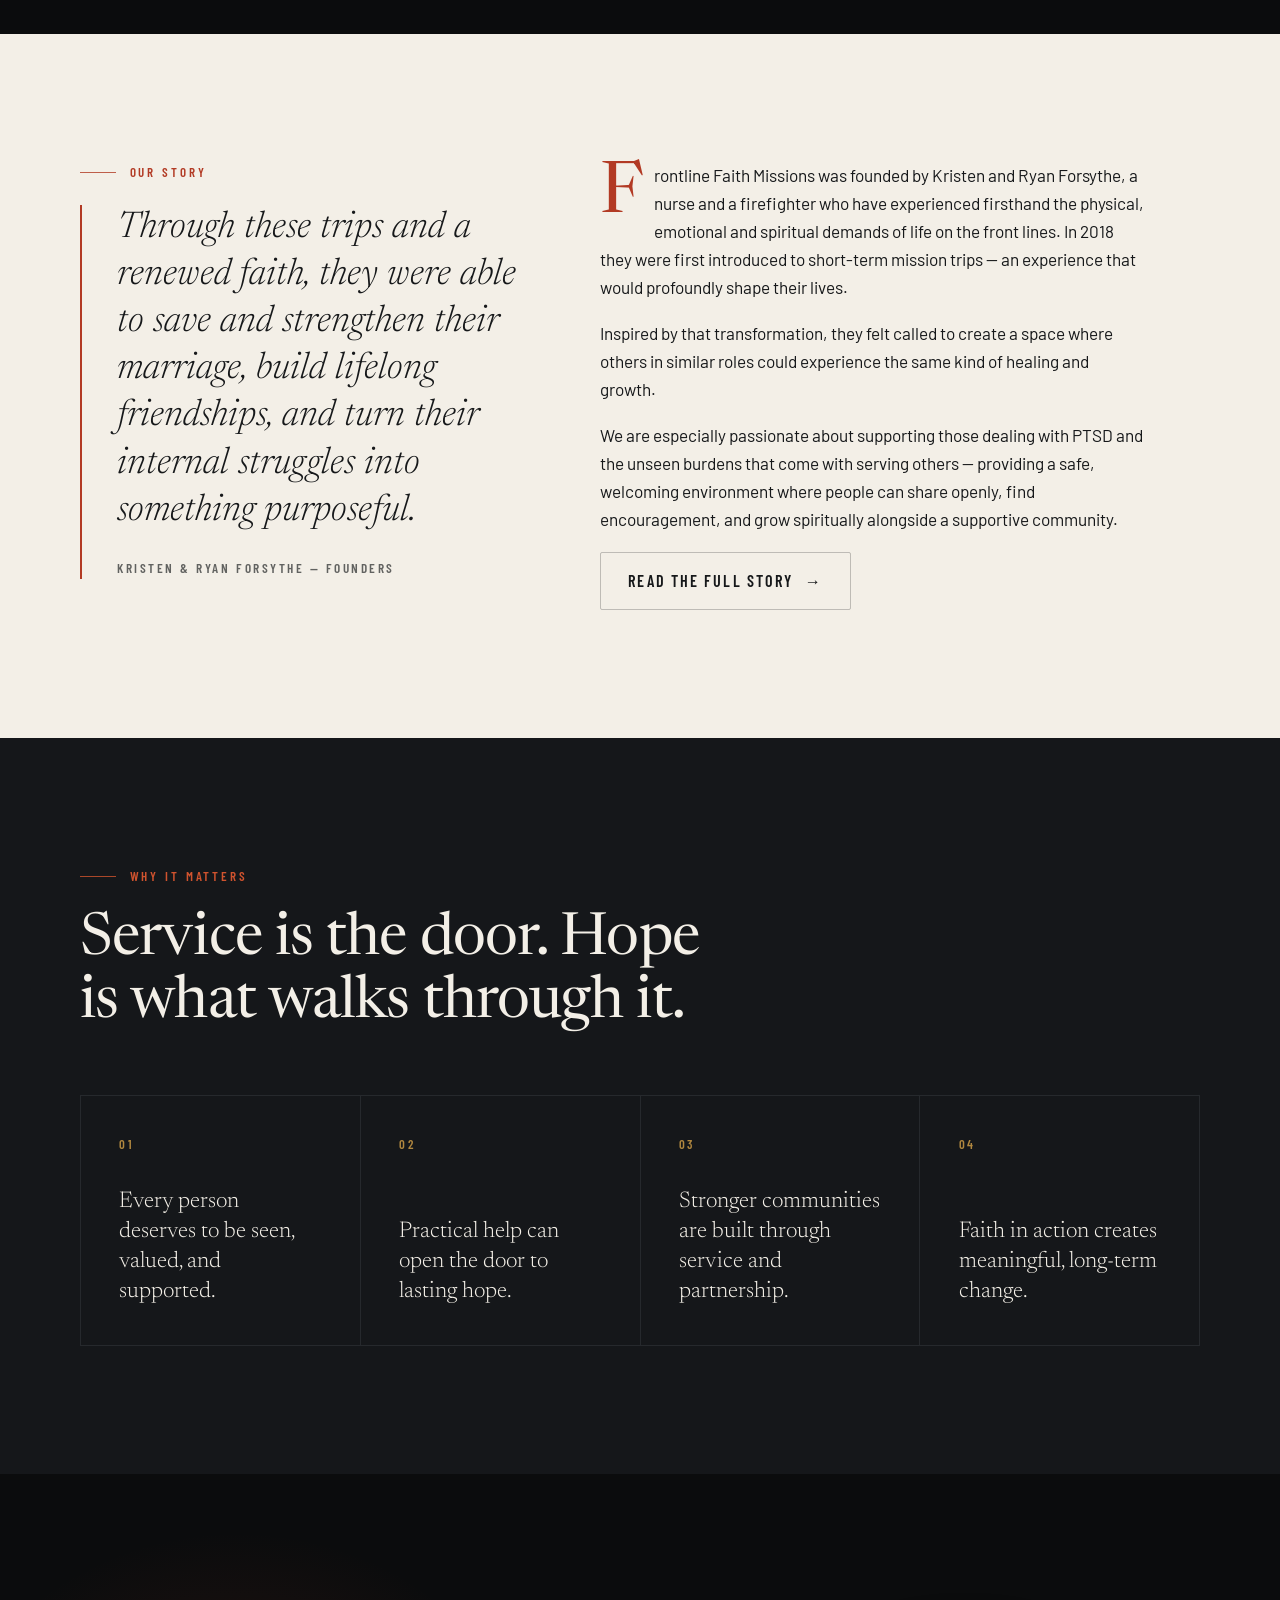
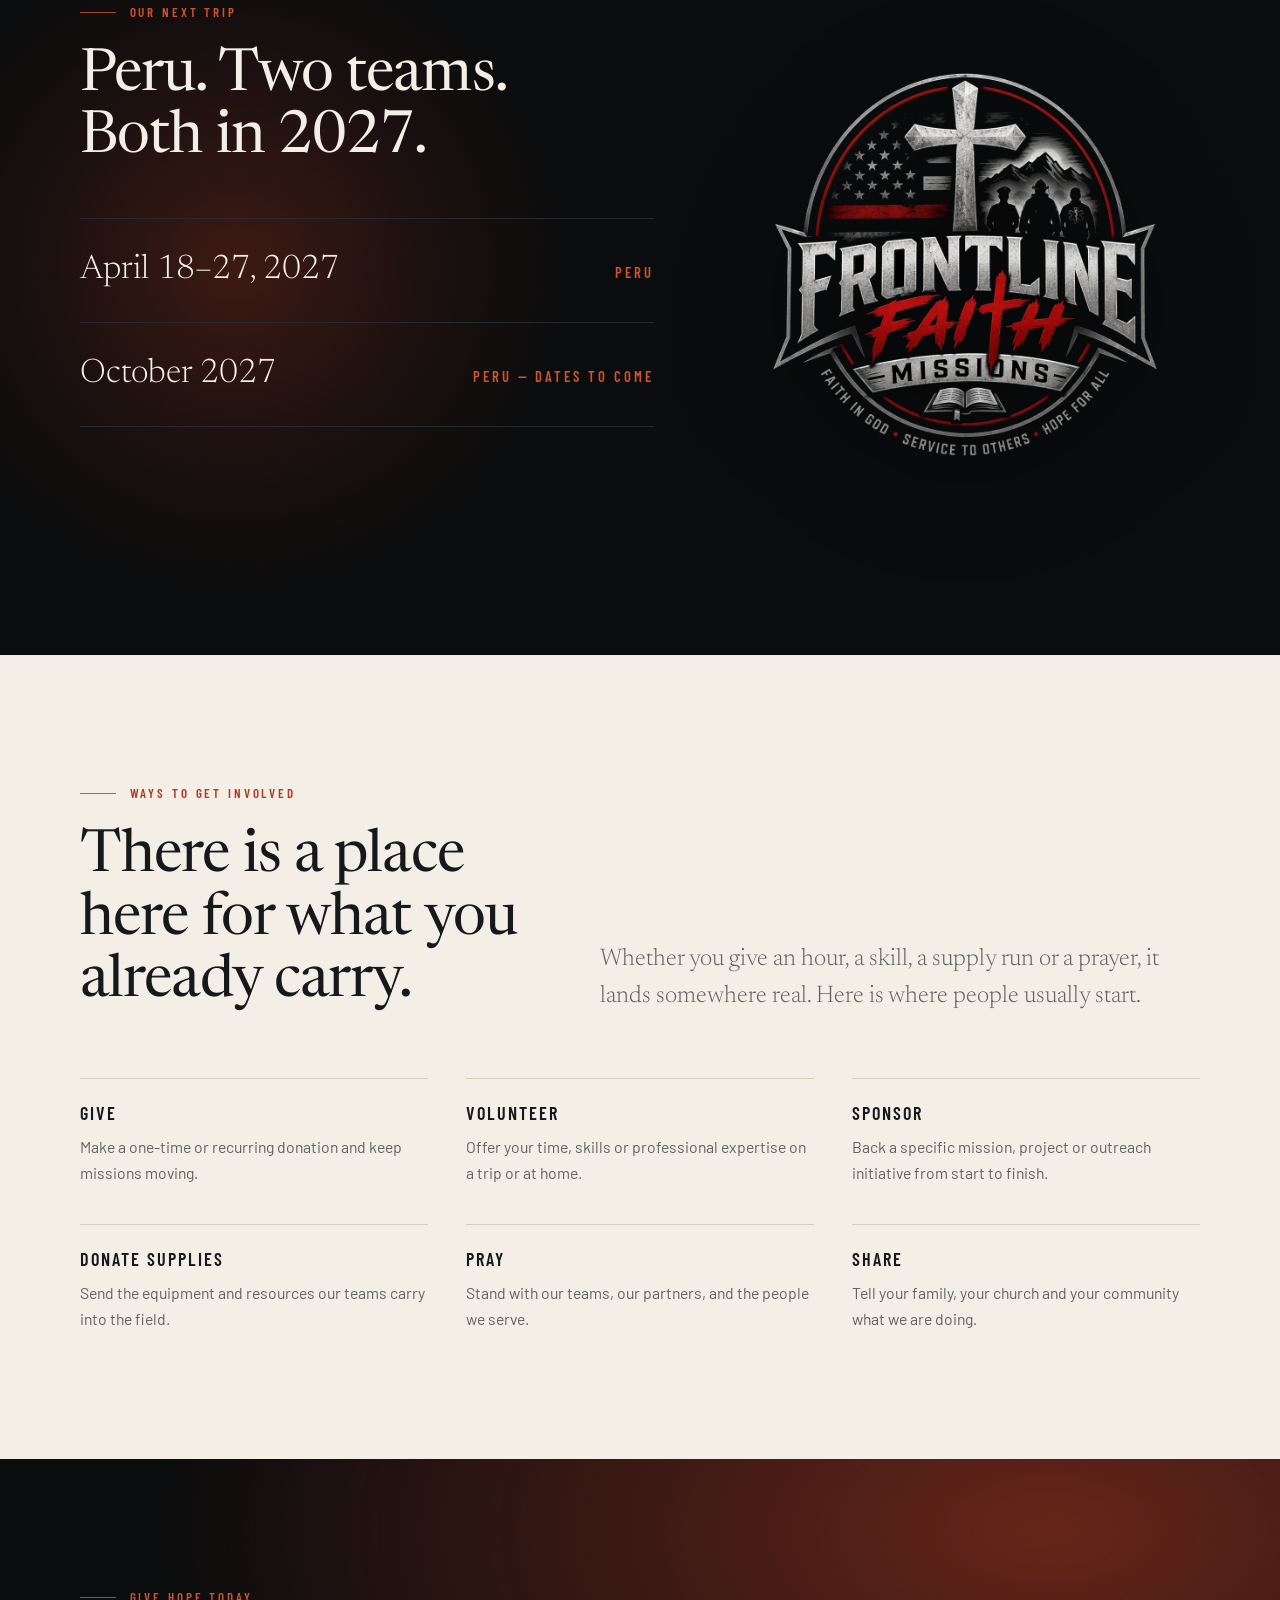
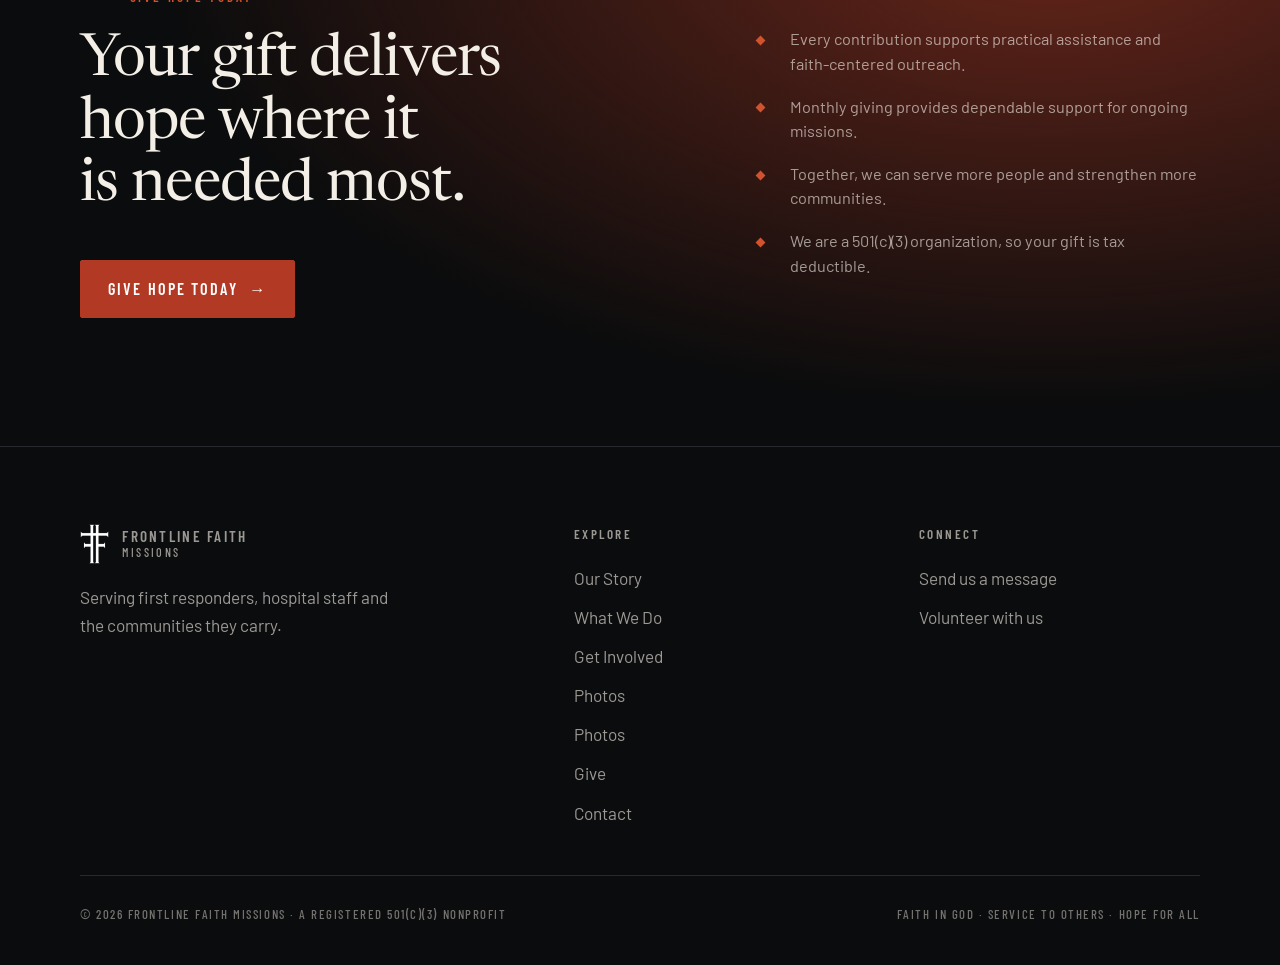
==== commit 04e08fb0: "Use the client's direct front-page photo (higher resolution source)" ====
--- a/index.html
+++ b/index.html
@@ -54,7 +54,7 @@
   <section class="verse" id="verse">
     <div class="verse__img">
       <img src="assets/img/trip-01-1400.jpg"
-           srcset="assets/img/trip-01-700.jpg 700w, assets/img/trip-01-1100.jpg 1100w, assets/img/trip-01-1400.jpg 1429w"
+           srcset="assets/img/trip-01-700.jpg 700w, assets/img/trip-01-1100.jpg 1100w, assets/img/trip-01-1400.jpg 1448w"
            sizes="(max-width: 62rem) 100vw, 55vw"
            alt="A Frontline Faith Missions volunteer walking with two children during a mission trip">
     </div>
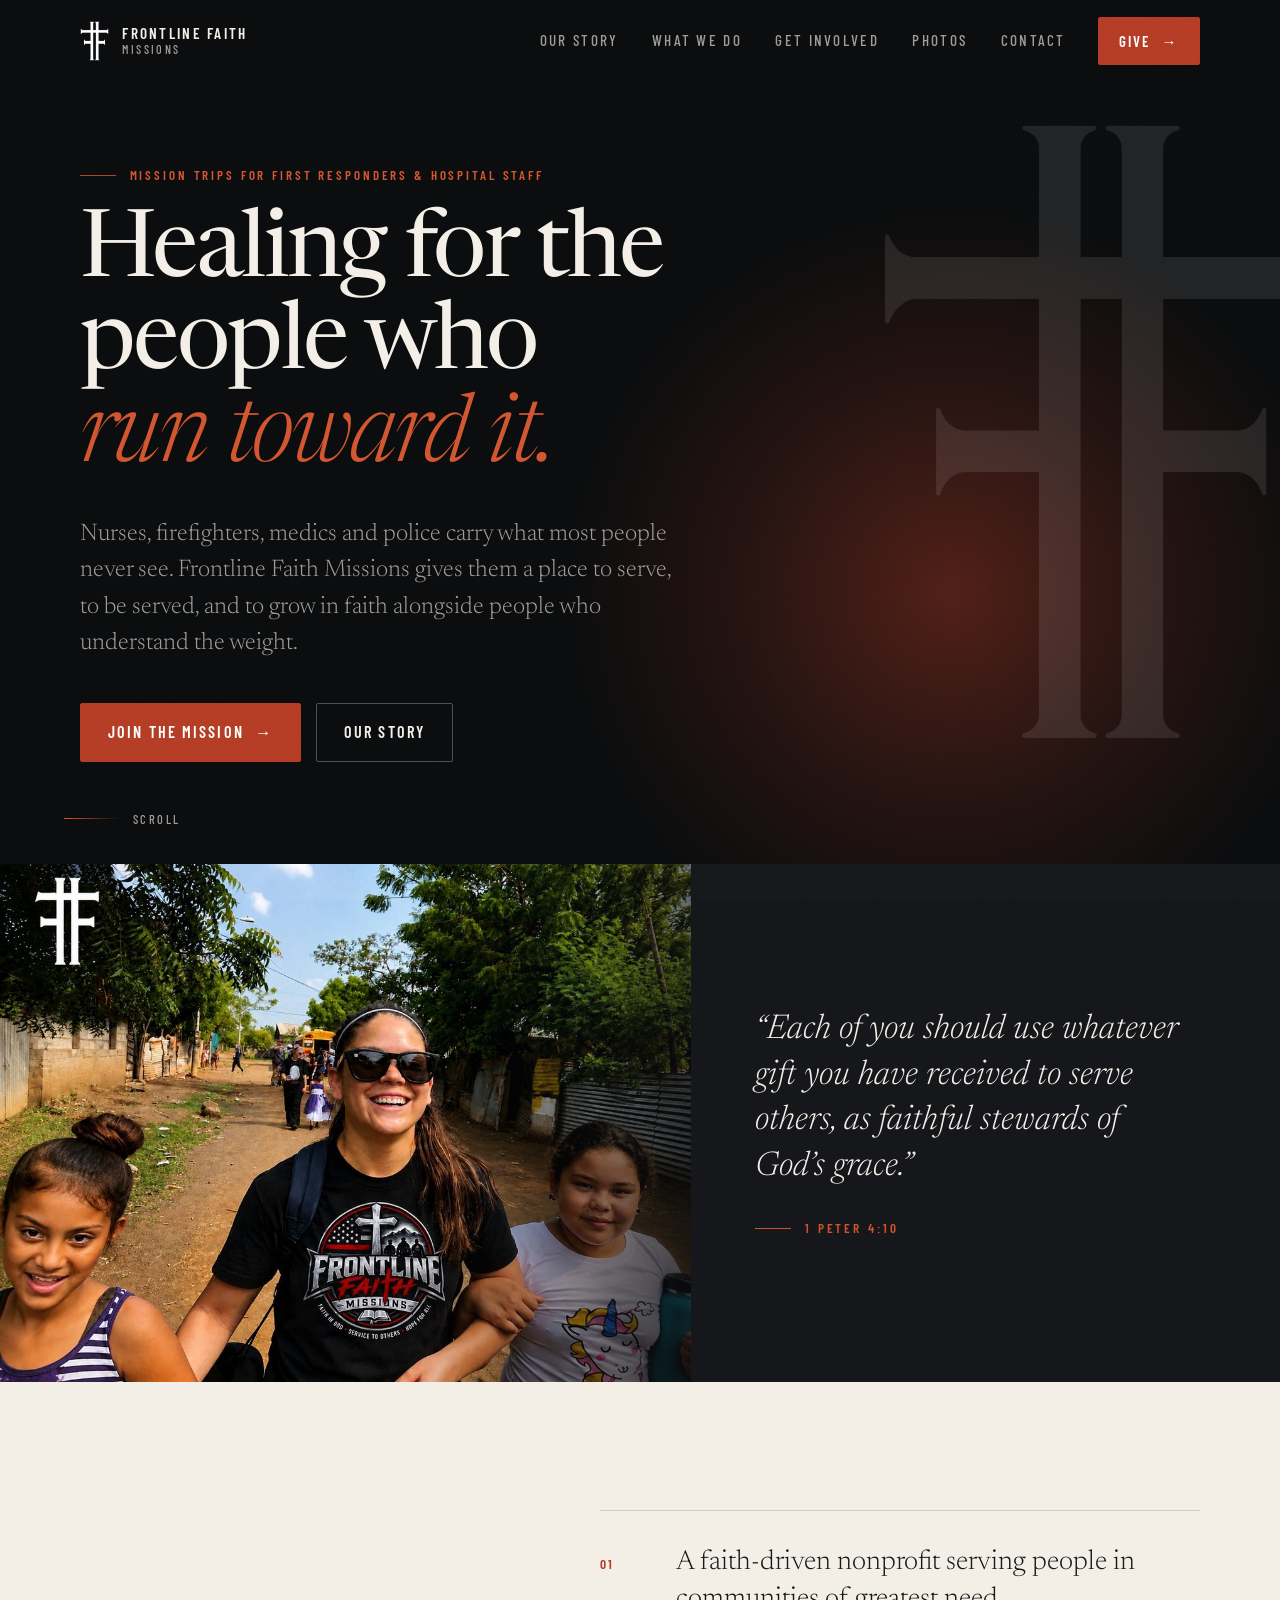
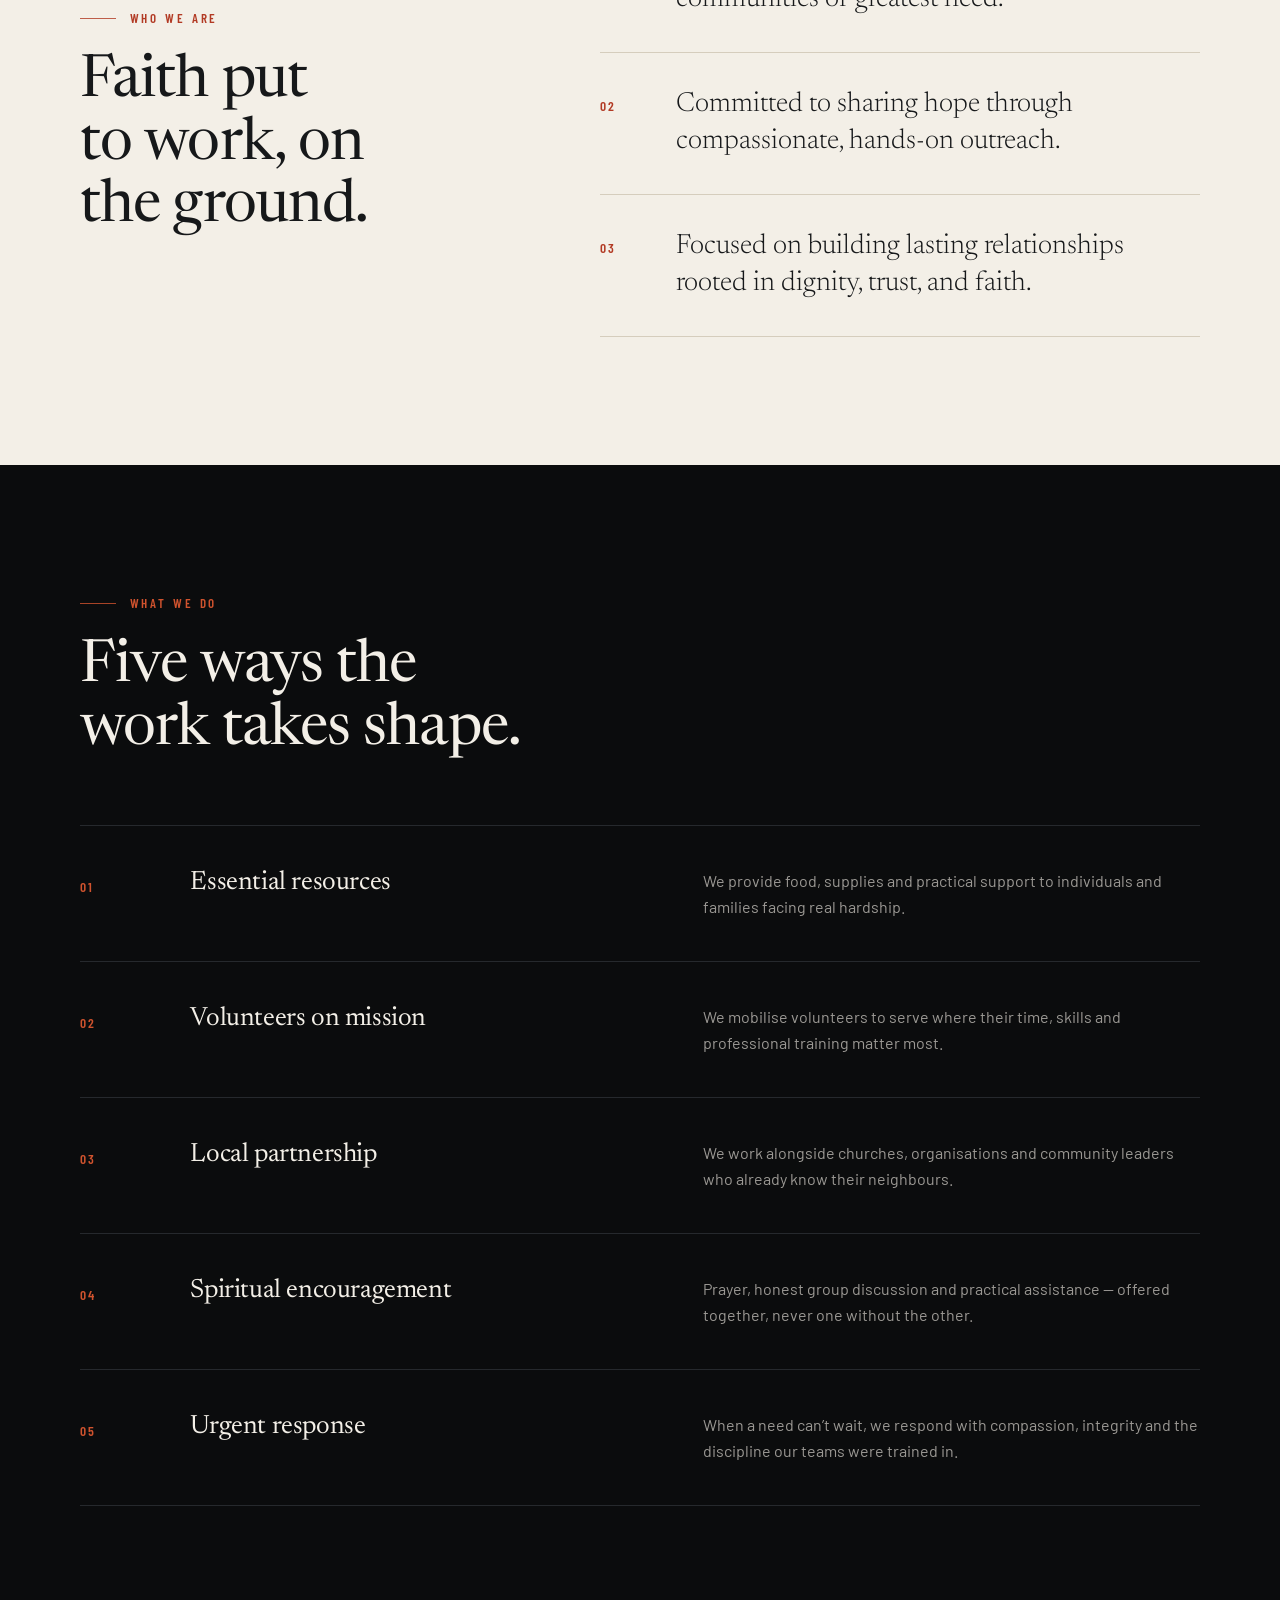
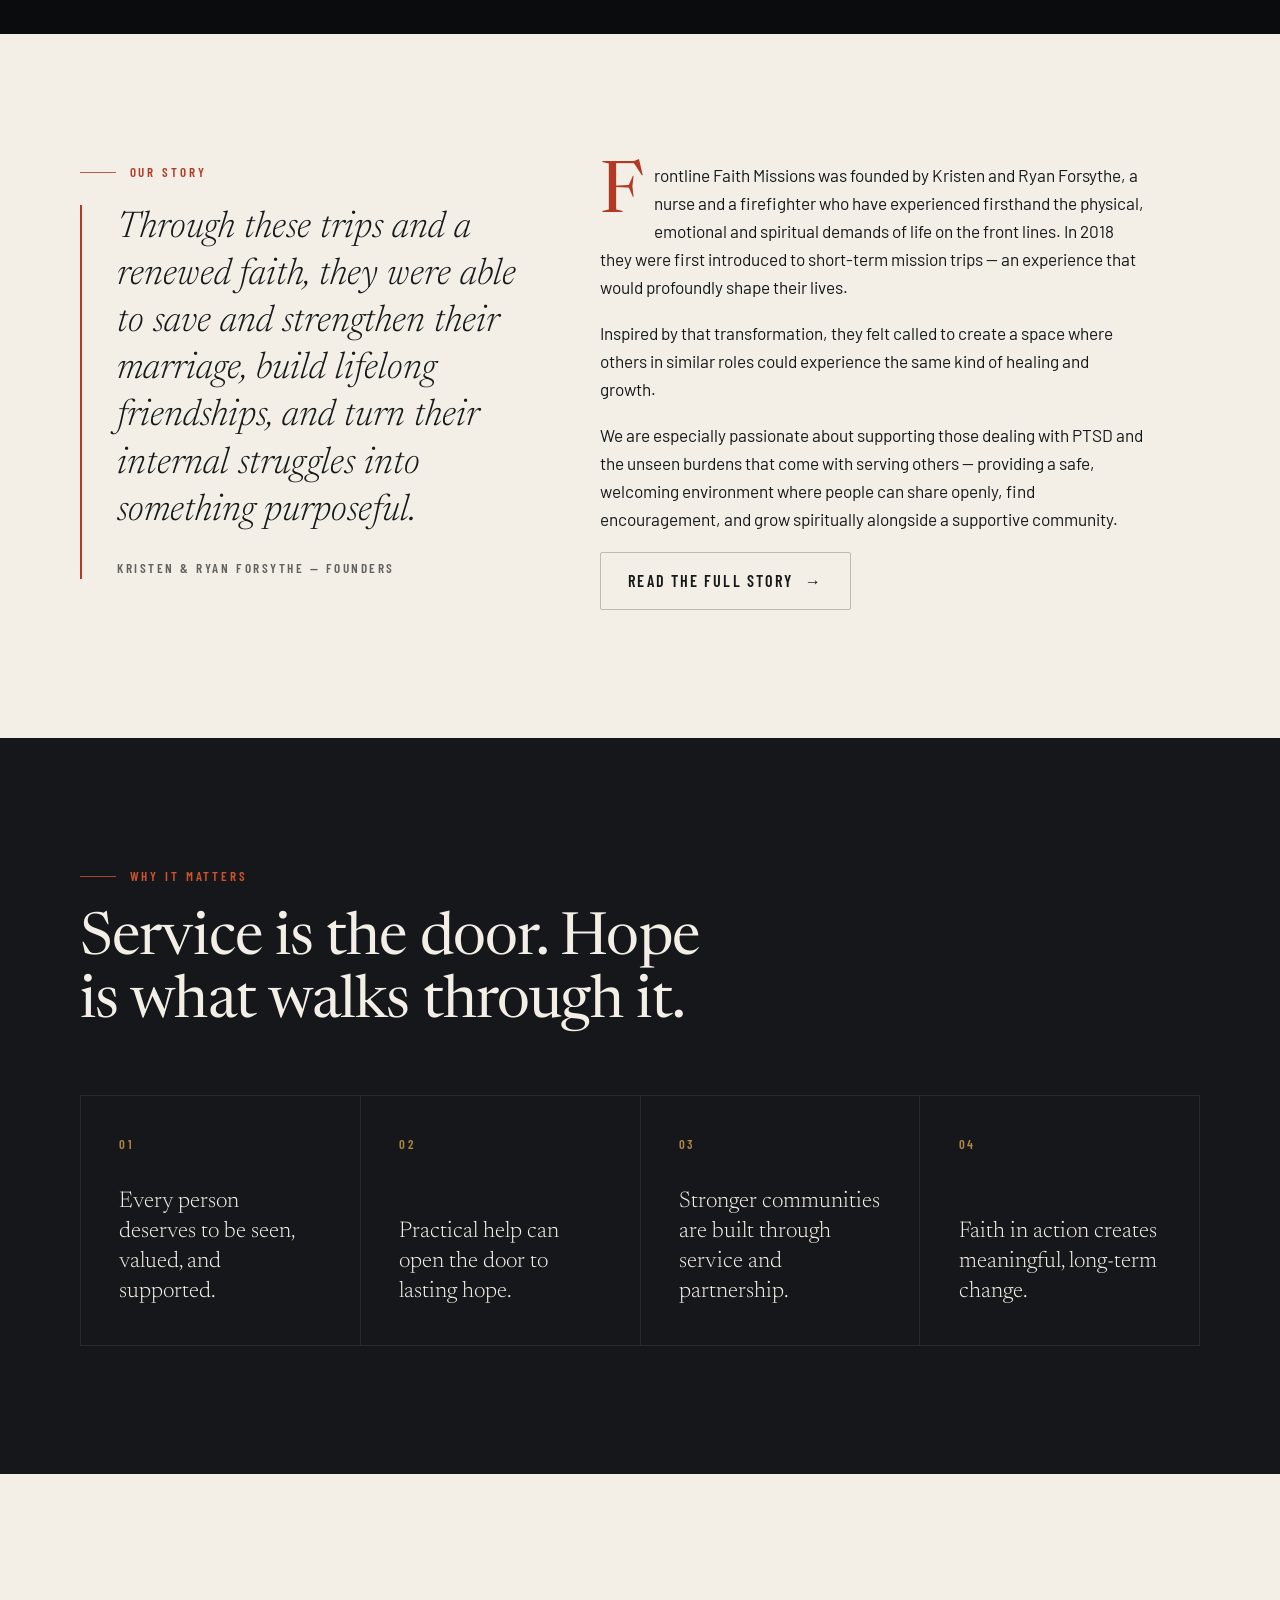
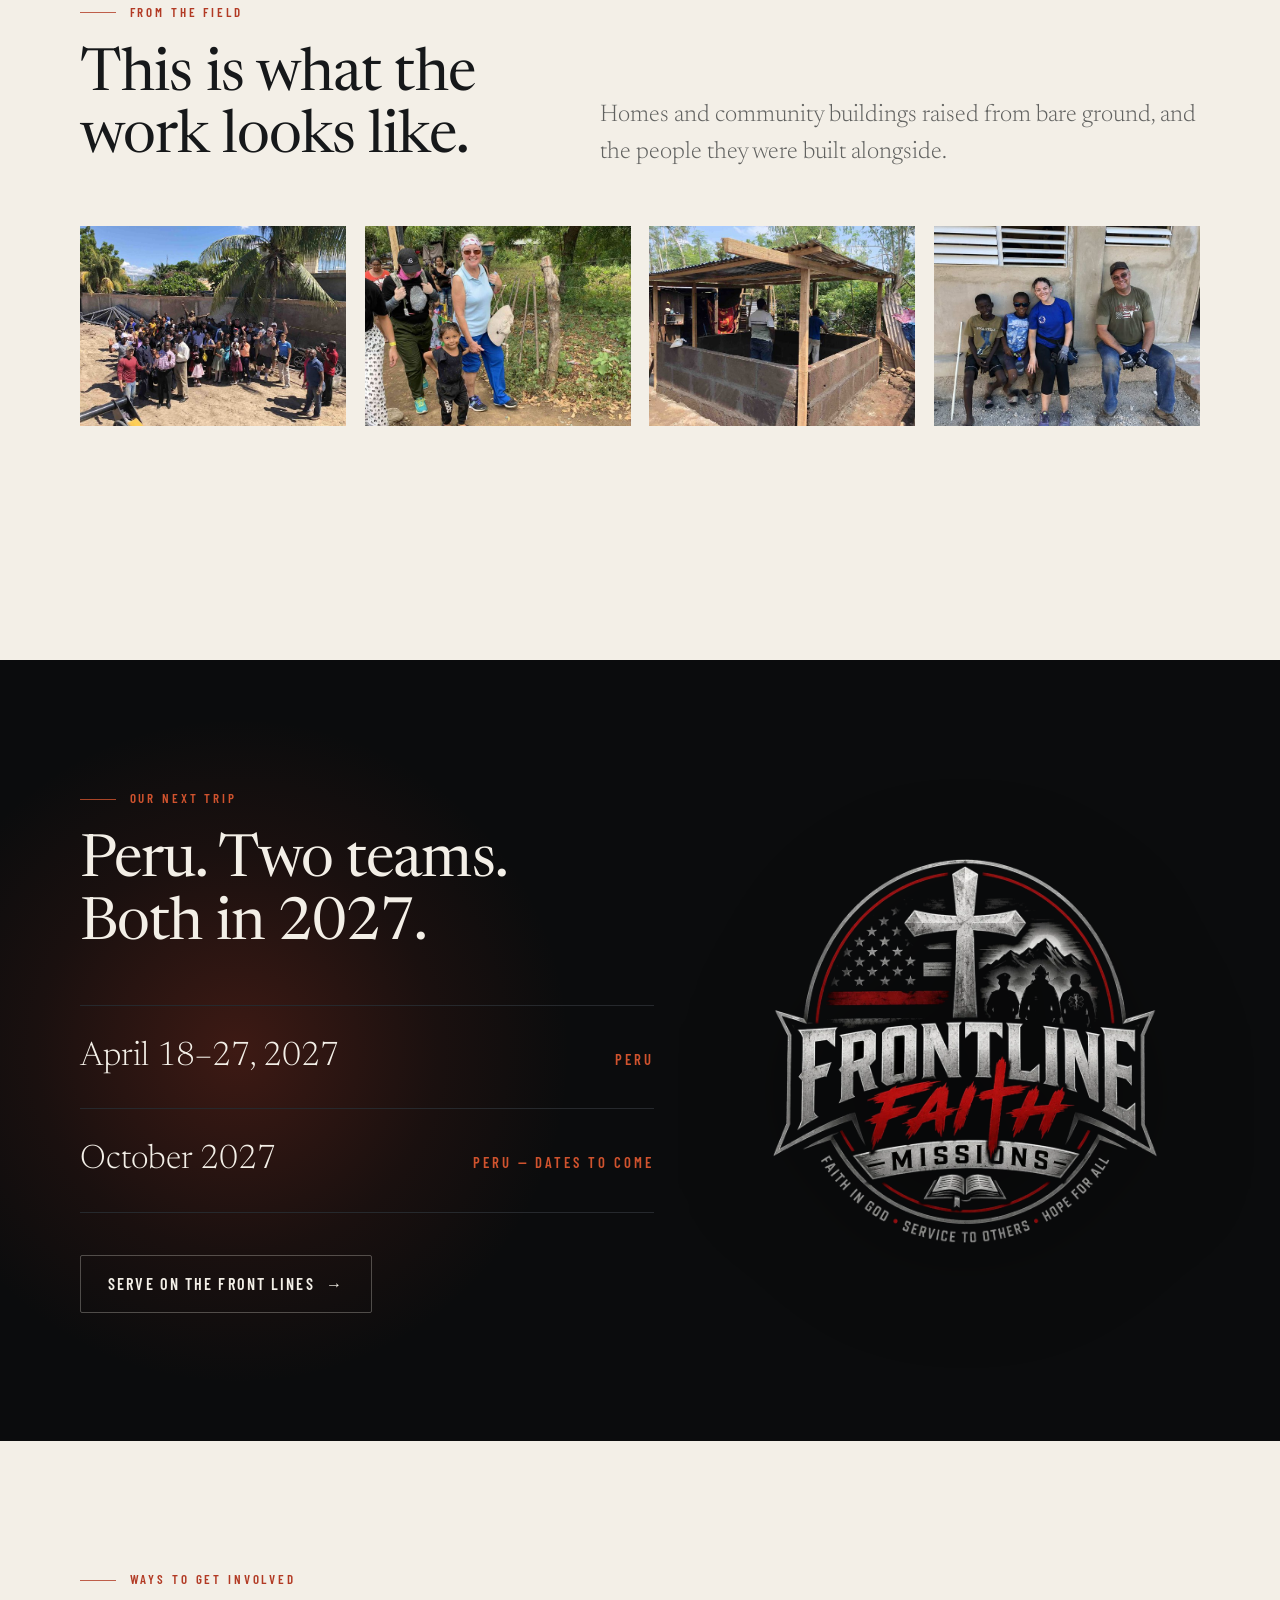
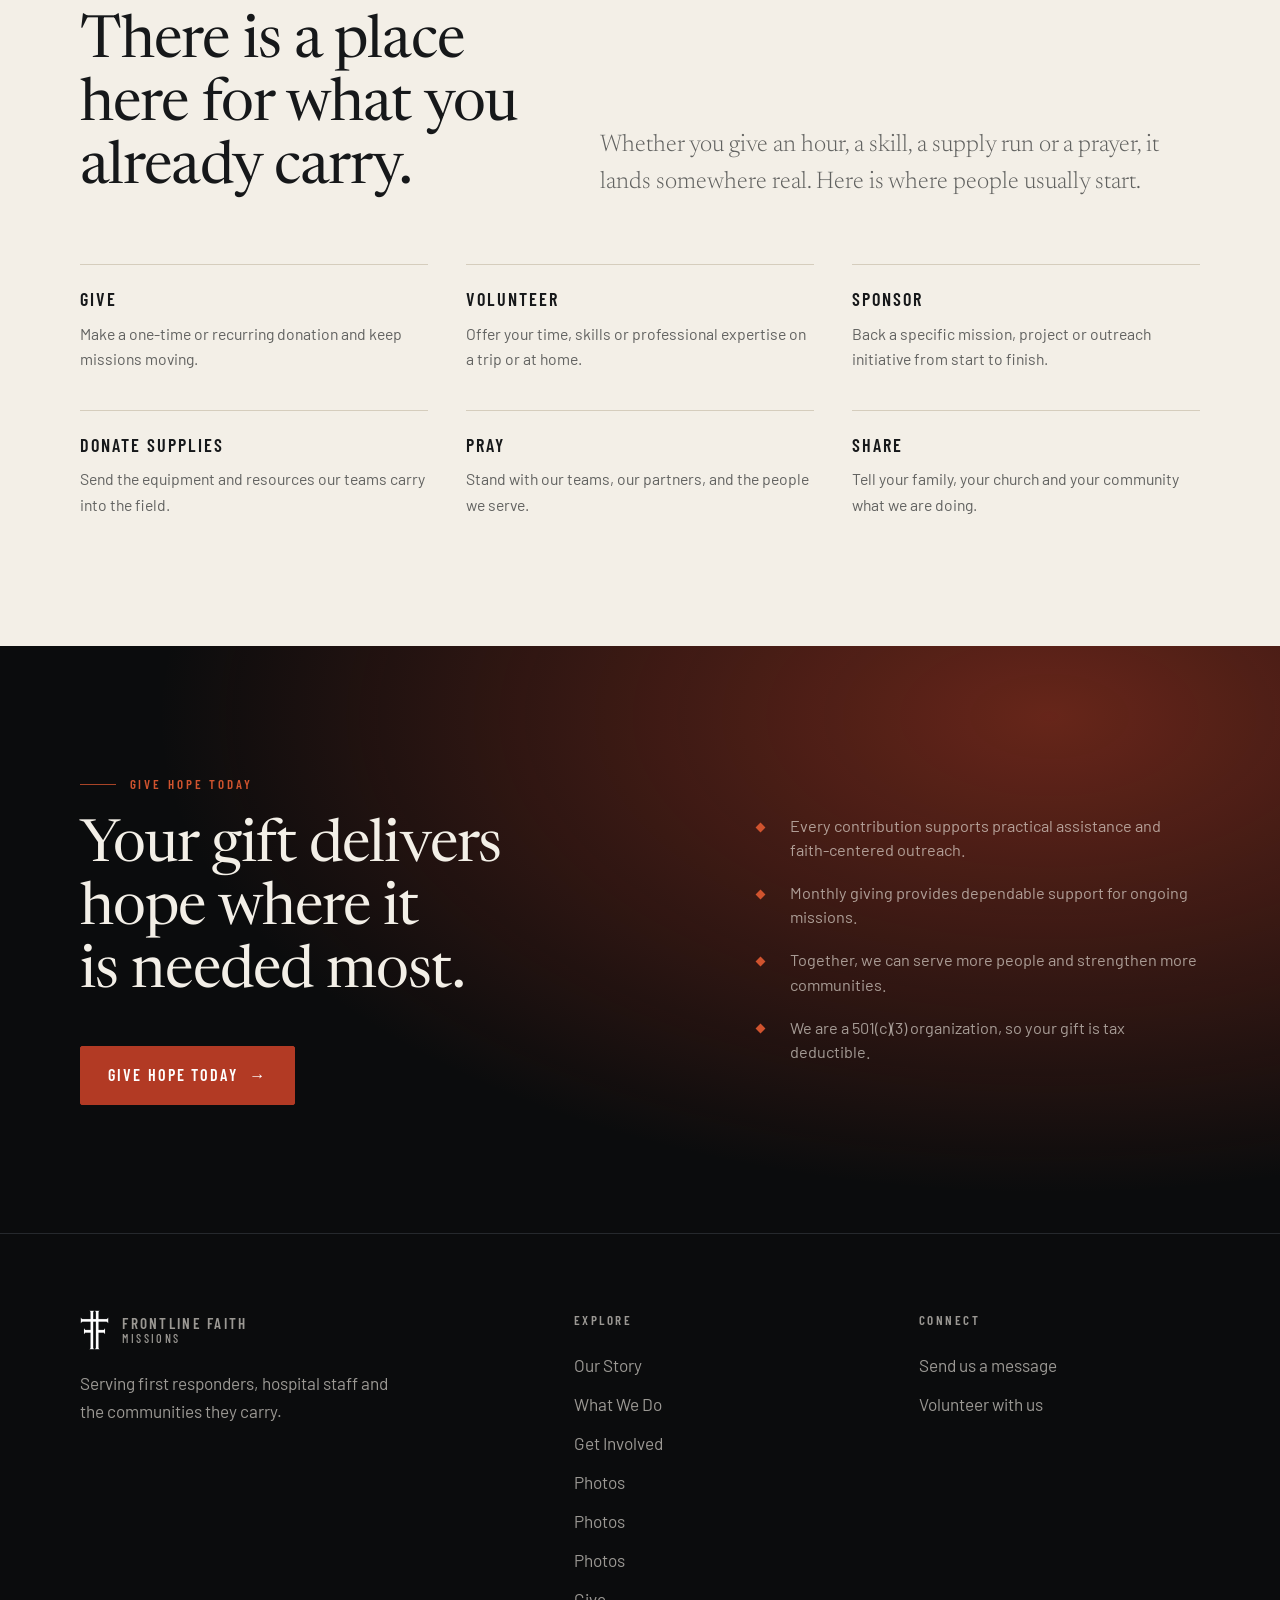
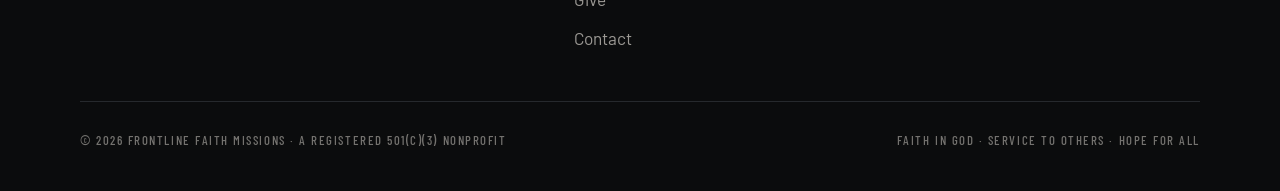
==== commit 27033590: "Add 11 trip photographs: gallery page, homepage strip, rotation fix for three sideways images" ====
--- a/index.html
+++ b/index.html
@@ -148,6 +148,54 @@
     </div>
   </section>
 
+  <!-- ============ FROM THE FIELD ============ -->
+  <section class="section section--bone" id="field">
+    <div class="wrap">
+      <div class="grid-2 grid-2--foot">
+        <div>
+          <p class="eyebrow rise">From the field</p>
+          <h2 class="rise">This is what the work looks like.</h2>
+        </div>
+        <p class="lede rise">Homes and community buildings raised from bare ground, and the people they were built alongside.</p>
+      </div>
+
+      <div class="gallery">
+        <figure class="rise">
+          <img src="assets/img/trips/team-and-community-1100.jpg"
+               srcset="assets/img/trips/team-and-community-700.jpg 700w, assets/img/trips/team-and-community-1100.jpg 1100w, assets/img/trips/team-and-community-1400.jpg 1400w"
+               sizes="(max-width: 40rem) 100vw, 22rem"
+               loading="lazy" decoding="async"
+               alt="The team and members of the local community gathered together at a build site">
+        </figure>
+        <figure class="rise" style="--d:80ms">
+          <img src="assets/img/trips/walking-the-path-1100.jpg"
+               srcset="assets/img/trips/walking-the-path-700.jpg 700w, assets/img/trips/walking-the-path-1100.jpg 1100w"
+               sizes="(max-width: 40rem) 100vw, 22rem"
+               loading="lazy" decoding="async"
+               alt="A team member walking a village path hand in hand with a child">
+        </figure>
+        <figure class="rise" style="--d:160ms">
+          <img src="assets/img/trips/the-finished-build-1100.jpg"
+               srcset="assets/img/trips/the-finished-build-700.jpg 700w, assets/img/trips/the-finished-build-1100.jpg 1100w"
+               sizes="(max-width: 40rem) 100vw, 22rem"
+               loading="lazy" decoding="async"
+               alt="The finished block-built structure with its roof on">
+        </figure>
+        <figure class="rise" style="--d:240ms">
+          <img src="assets/img/trips/sitting-with-children-1100.jpg"
+               srcset="assets/img/trips/sitting-with-children-700.jpg 700w, assets/img/trips/sitting-with-children-1100.jpg 1100w"
+               sizes="(max-width: 40rem) 100vw, 22rem"
+               loading="lazy" decoding="async"
+               alt="Two team members sitting with children outside a newly built home">
+        </figure>
+      </div>
+
+      <p class="hero__cta rise" style="margin-top:clamp(2rem,4vw,3rem)">
+        <a class="btn btn--ghost" href="photos.html">See all photos<span class="arw">&rarr;</span></a>
+      </p>
+    </div>
+  </section>
+
   <!-- ============ NEXT TRIP ============ -->
   <section class="section trip" id="trip">
     <div class="wrap trip__grid">
@@ -229,6 +277,7 @@
           <li><a href="get-involved.html">Get Involved</a></li>
           <li><a href="photos.html">Photos</a></li>
           <li><a href="photos.html">Photos</a></li>
+          <li><a href="photos.html">Photos</a></li>
           <li><a href="give.html">Give</a></li>
           <li><a href="contact.html">Contact</a></li>
         </ul>
--- a/assets/css/style.css
+++ b/assets/css/style.css
@@ -722,7 +722,16 @@
   margin-top: clamp(2.5rem, 5vw, 3.5rem);
 }
 .gallery figure { margin: 0; position: relative; overflow: hidden; background: var(--ink-soft); }
-.gallery img { width: 100%; aspect-ratio: 4 / 3; object-fit: cover; transition: transform 900ms var(--ease); }
+/* height:100% makes a square photo fill a tile the grid has stretched taller,
+   instead of leaving the figure background showing beneath it. On a single
+   column the figure height is auto, so aspect-ratio takes over again. */
+.gallery img {
+  width: 100%;
+  height: 100%;
+  aspect-ratio: 4 / 3;
+  object-fit: cover;
+  transition: transform 900ms var(--ease);
+}
 .gallery figure:hover img { transform: scale(1.04); }
 .gallery figcaption {
   position: absolute;
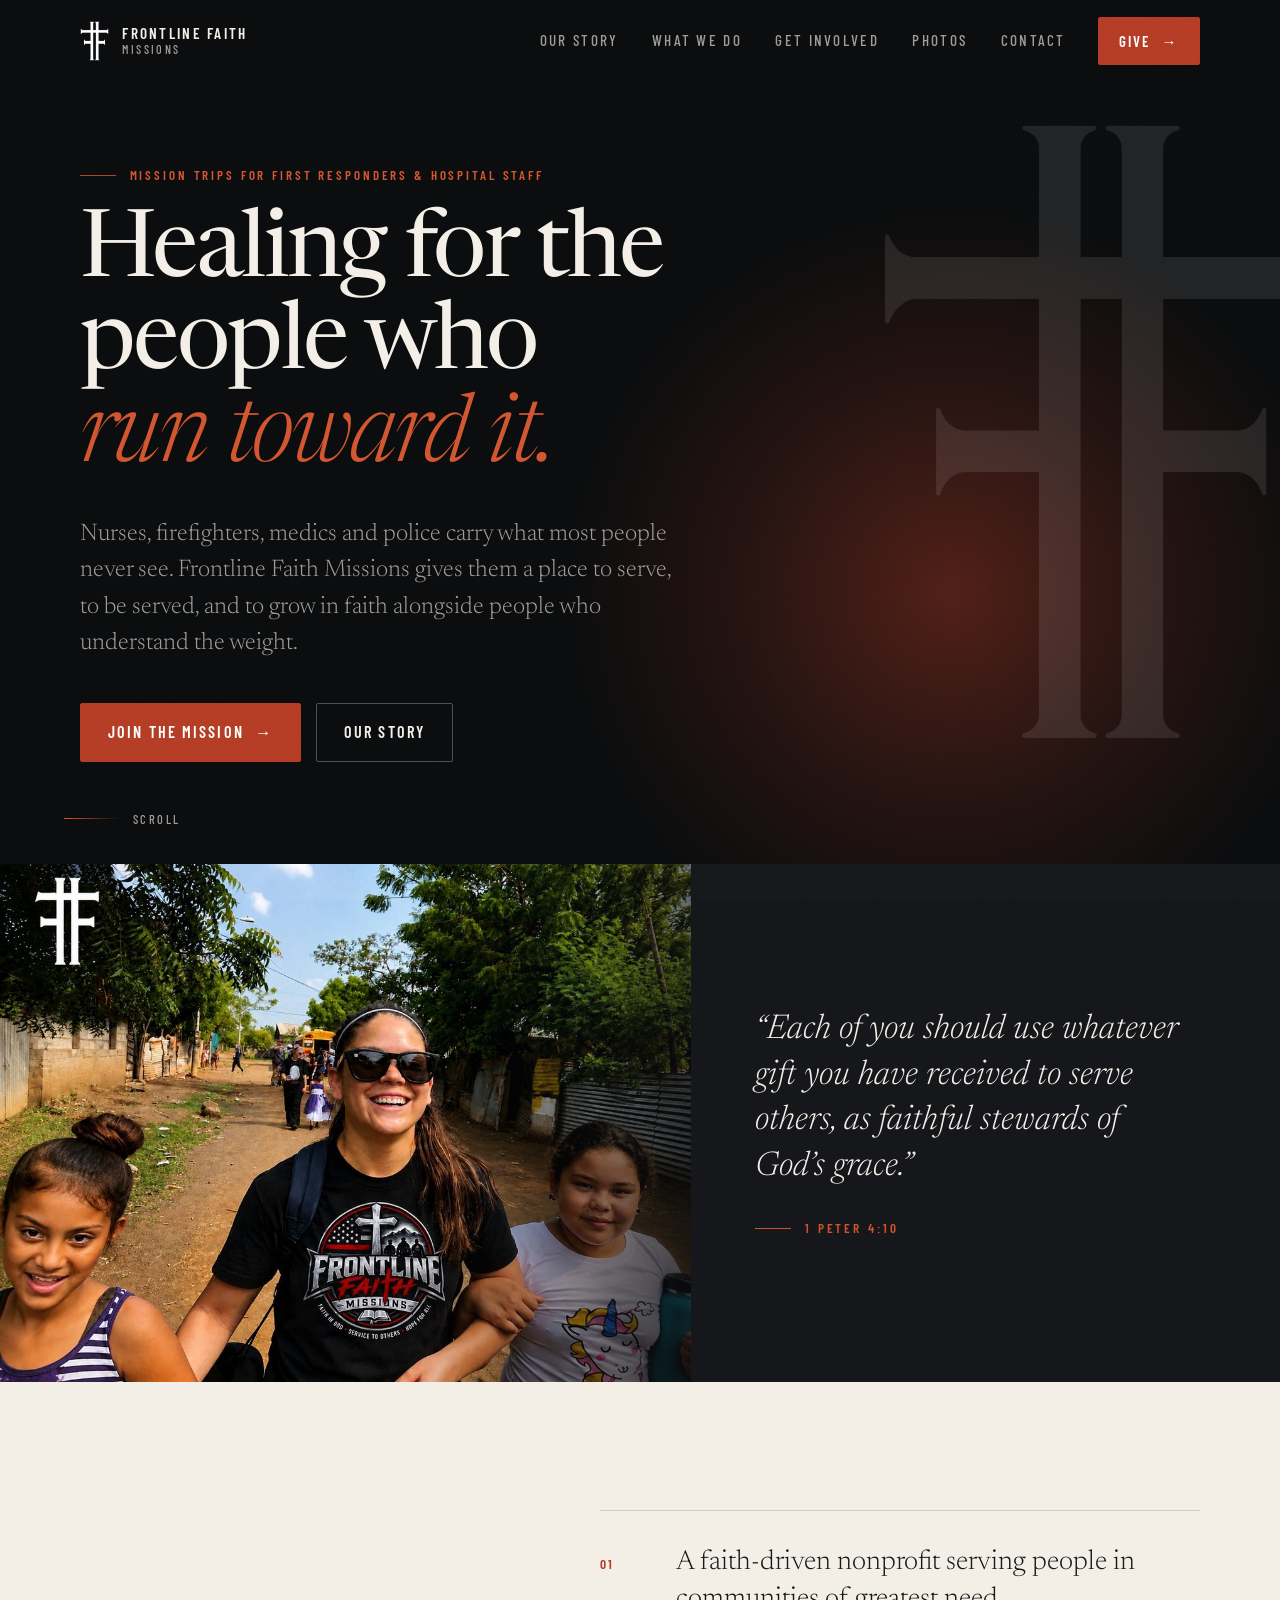
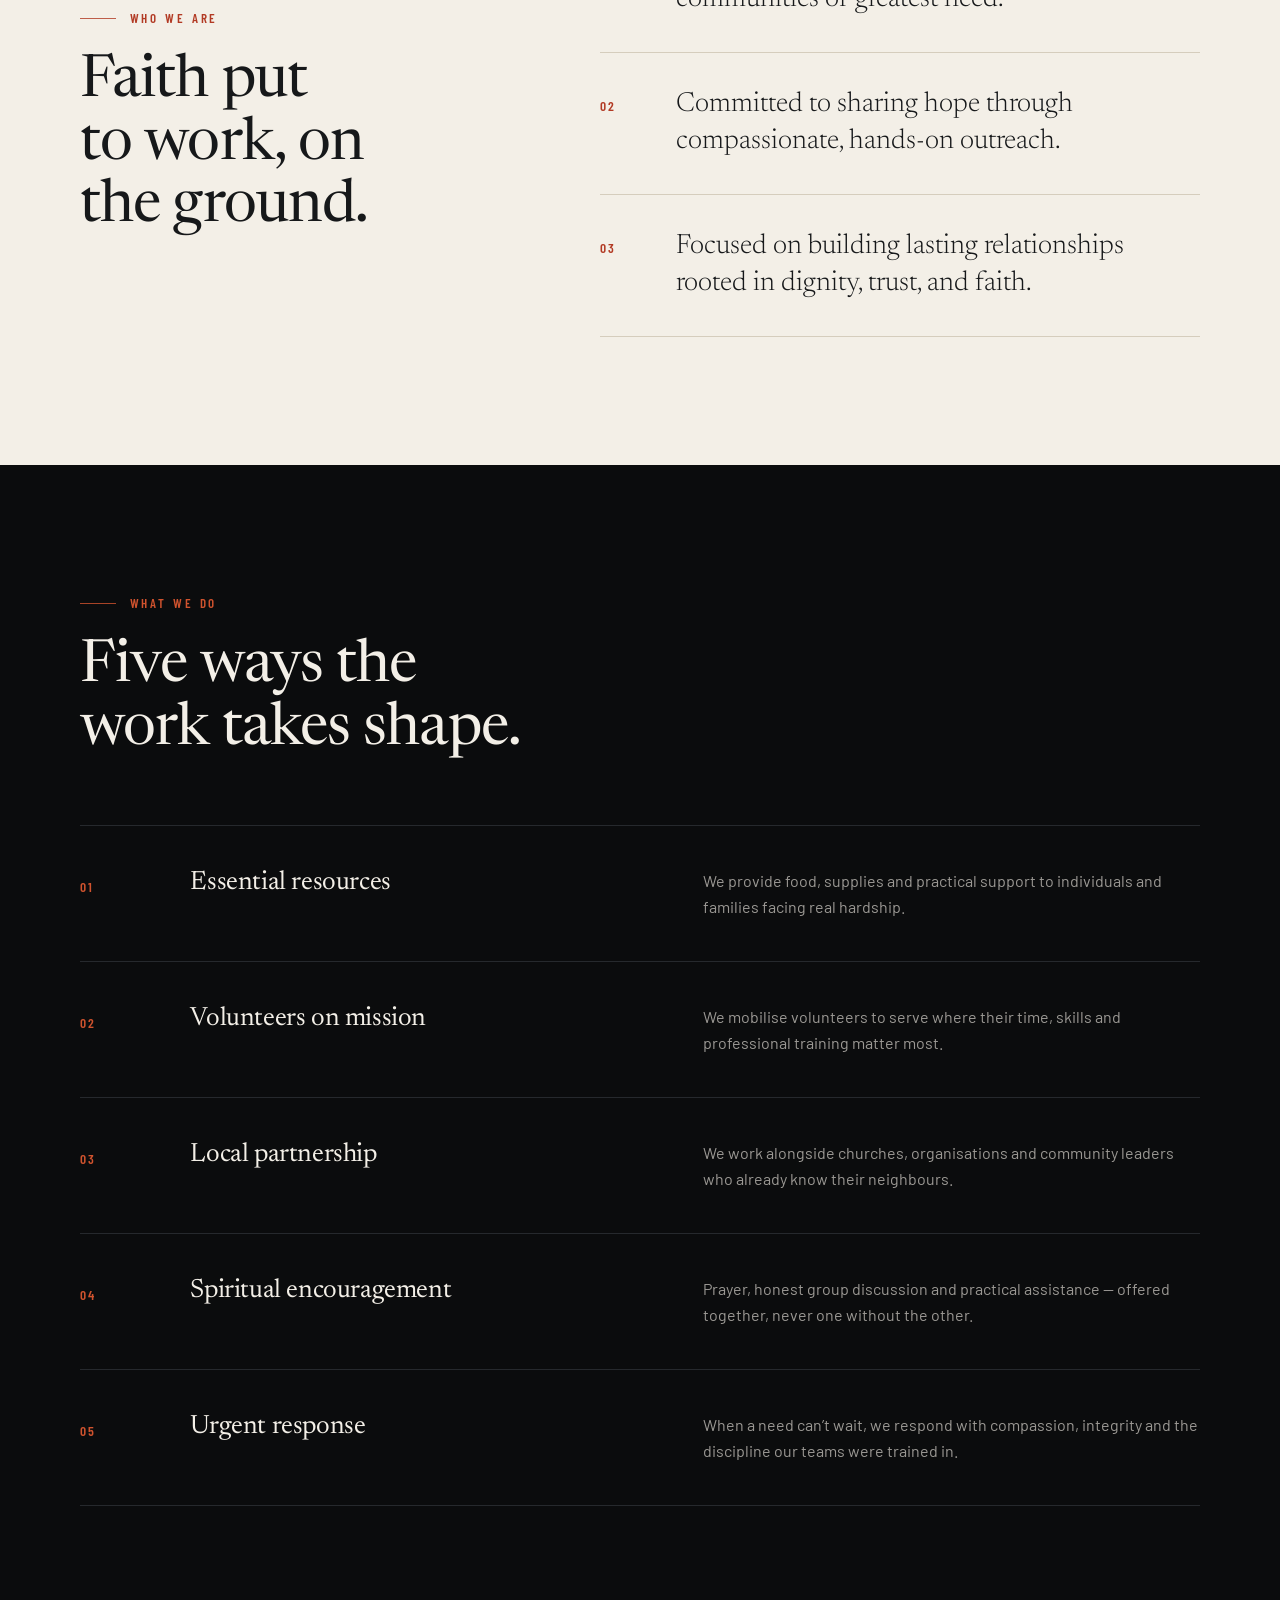
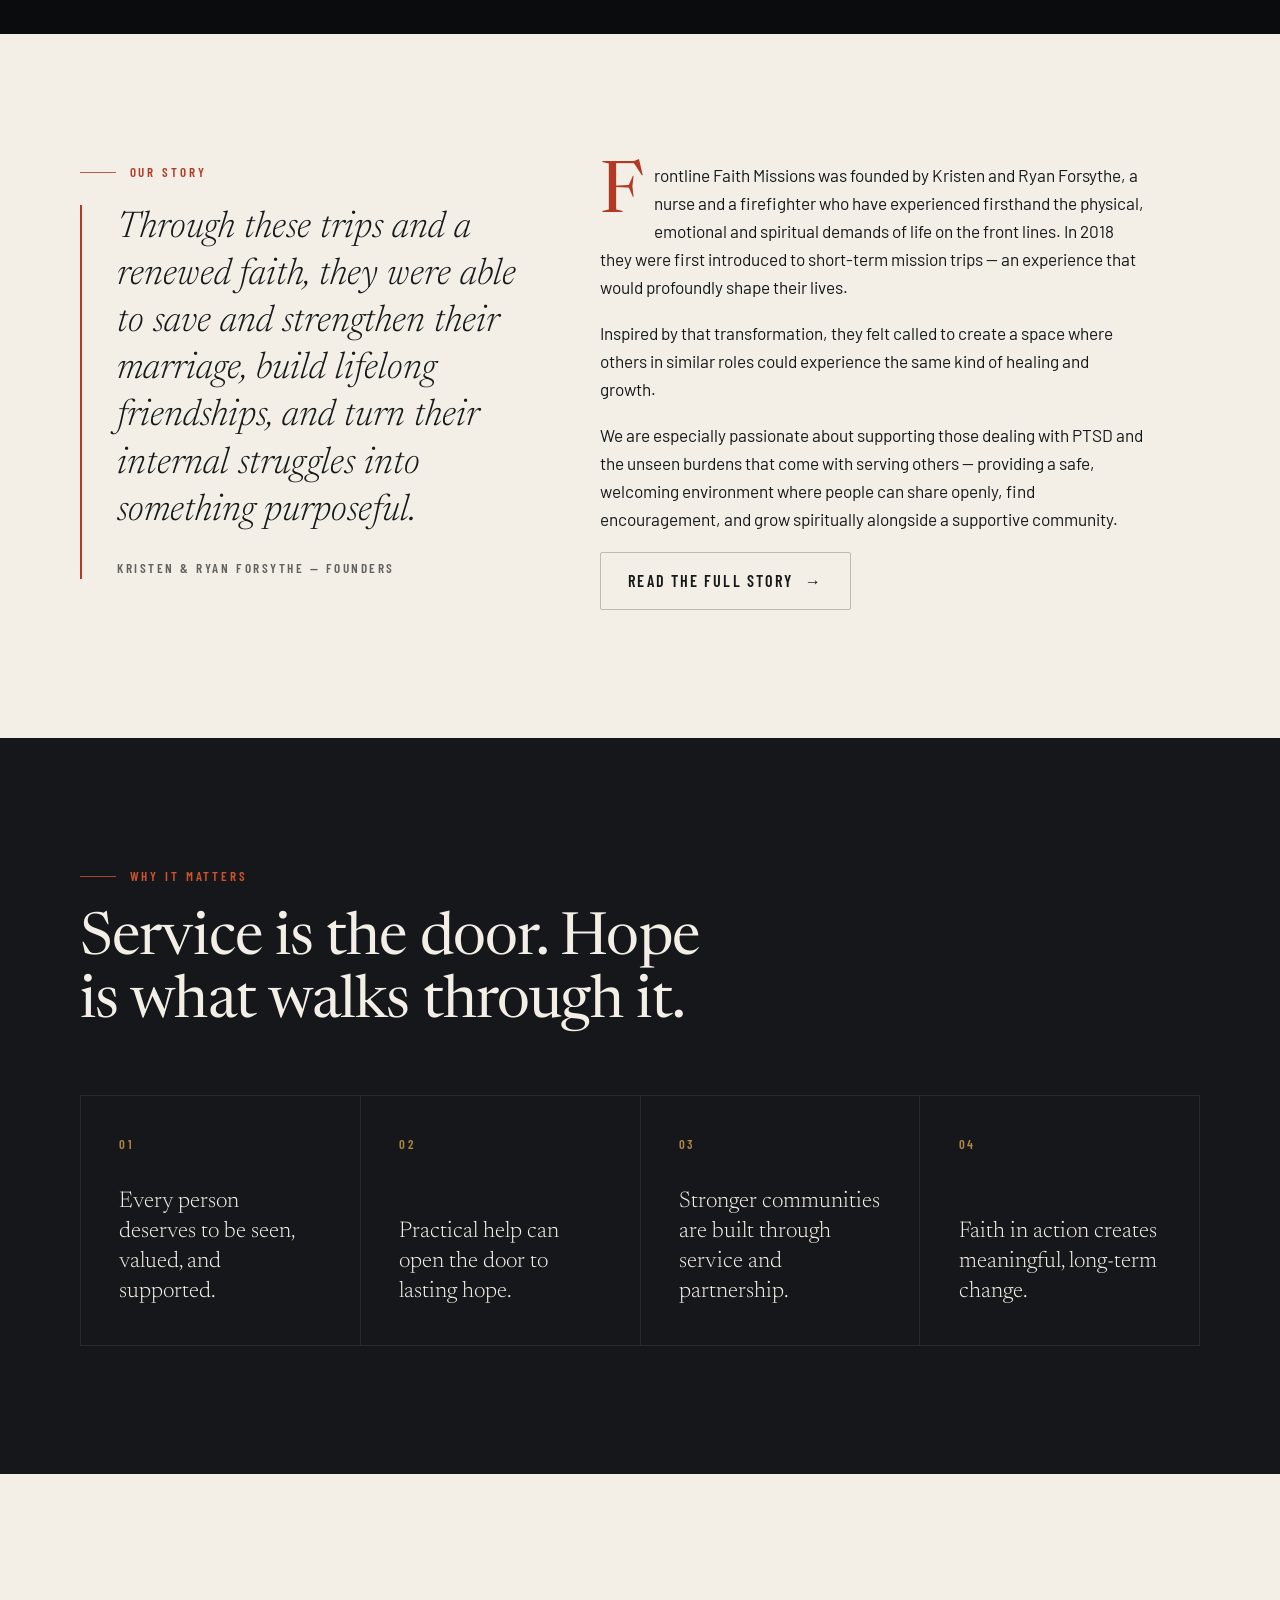
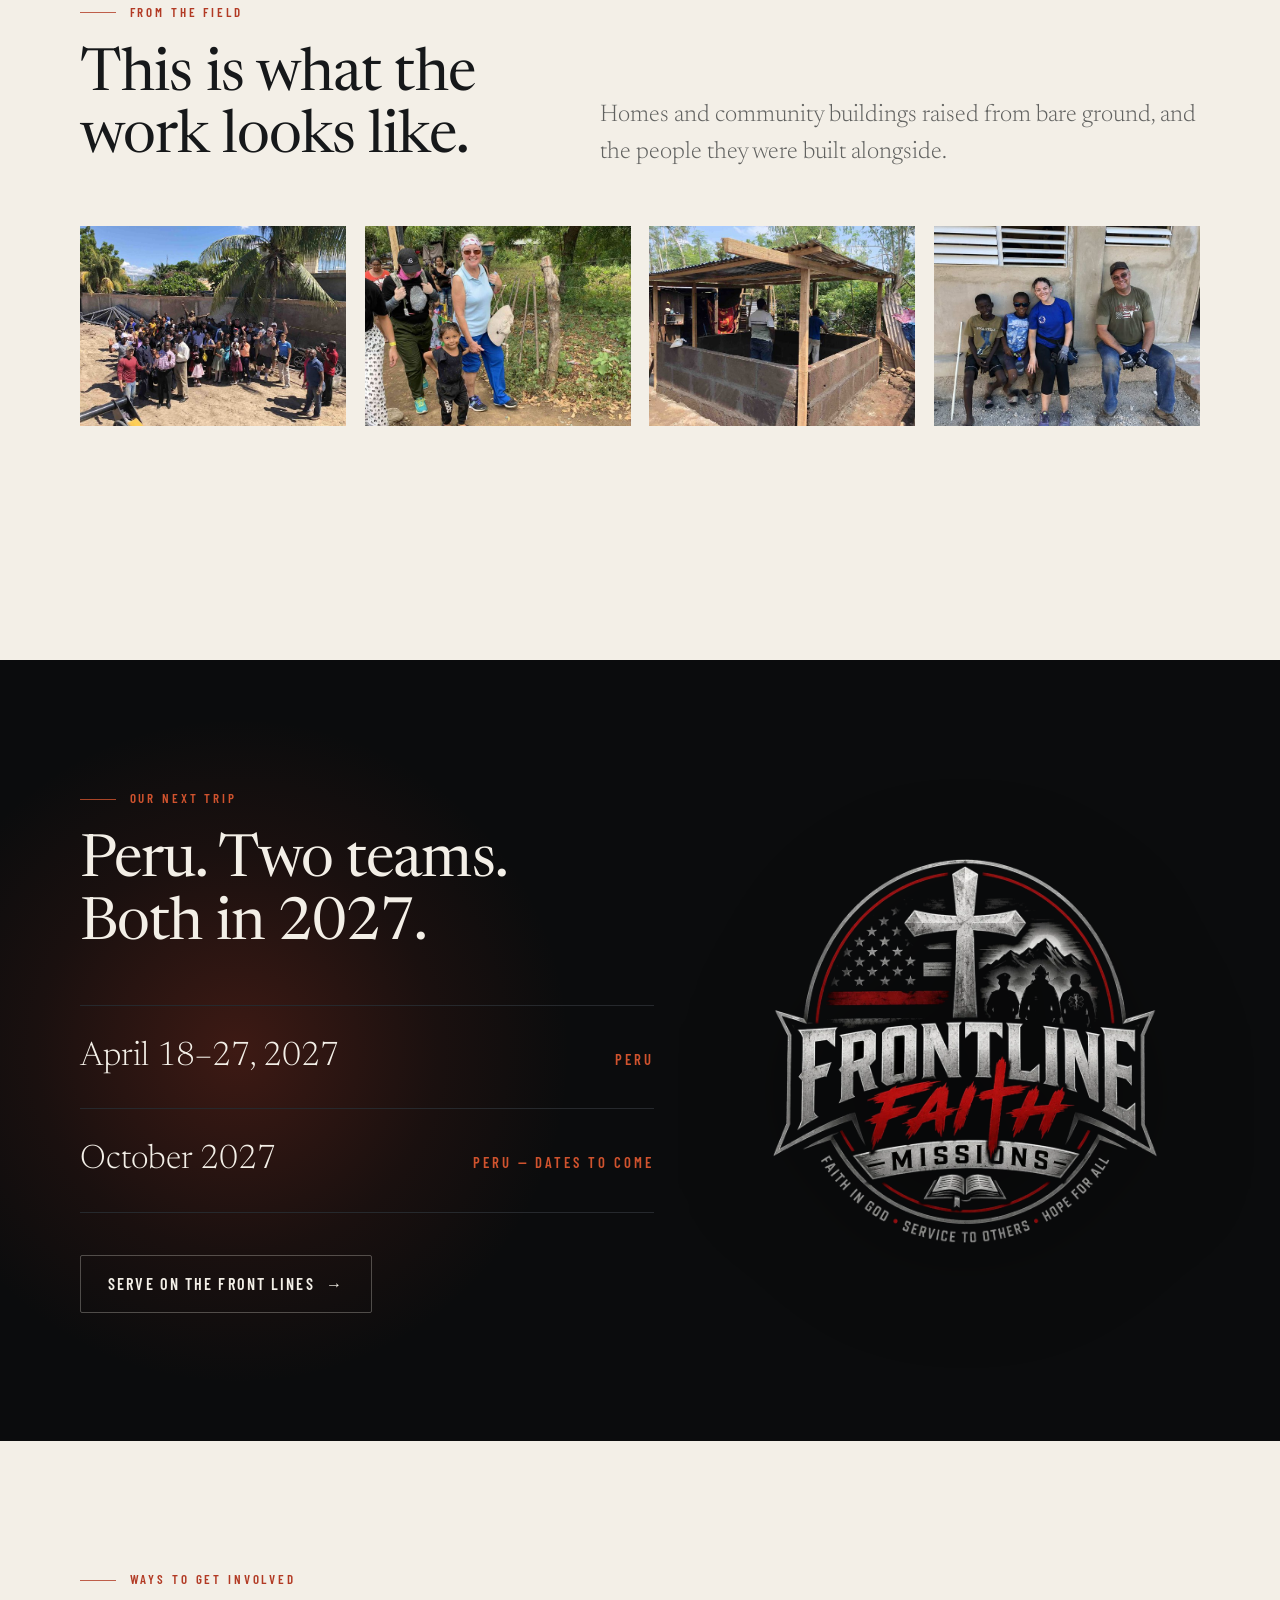
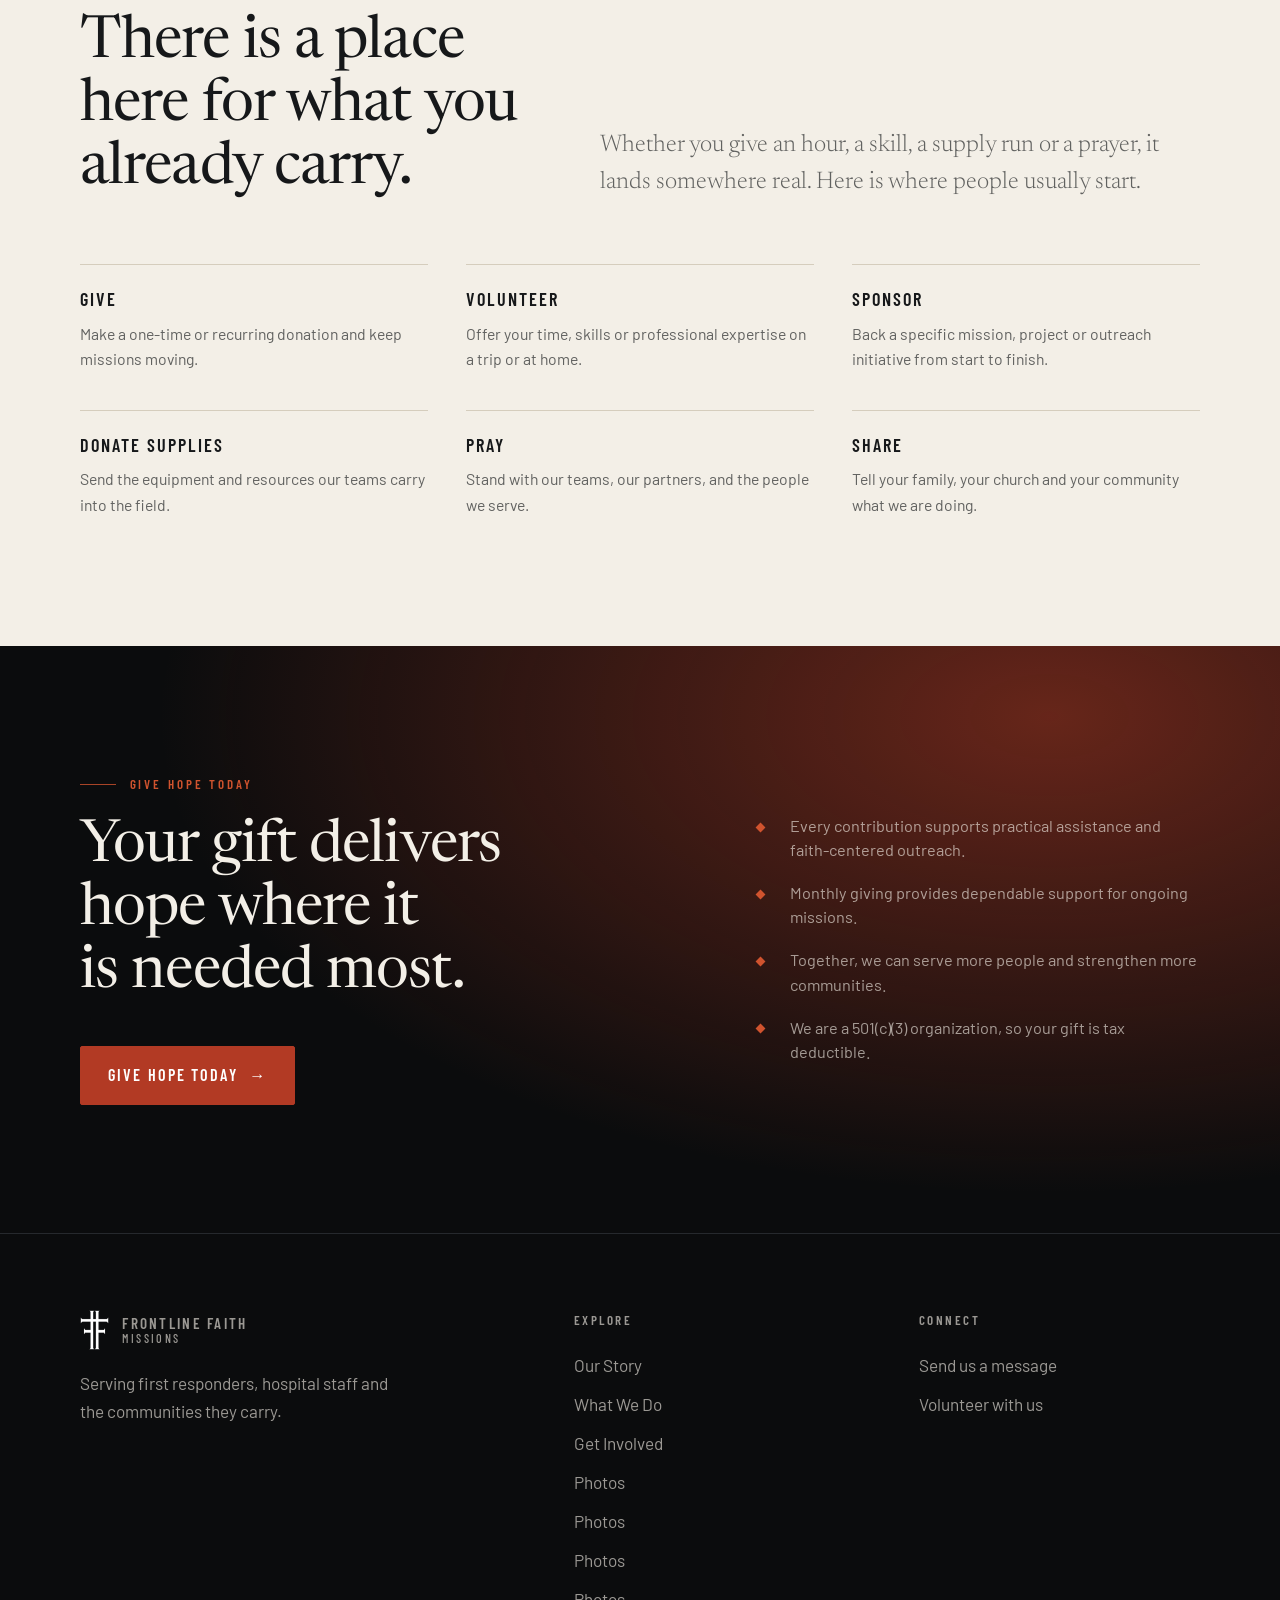
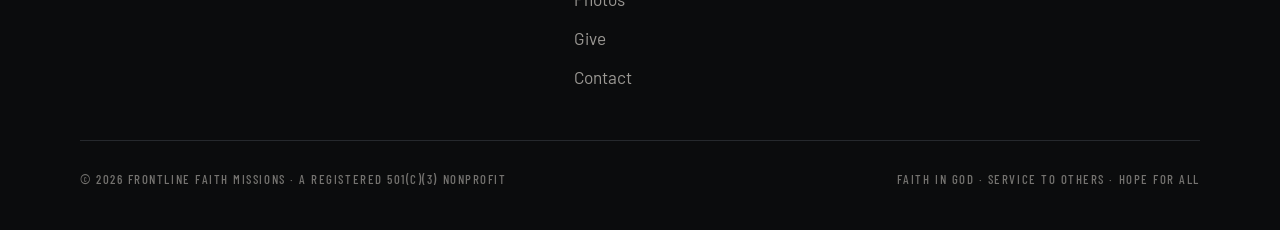
==== commit c06d24c7: "Add remaining 8 trip photographs (20 total); rotate two more sideways images" ====
--- a/index.html
+++ b/index.html
@@ -278,6 +278,7 @@
           <li><a href="photos.html">Photos</a></li>
           <li><a href="photos.html">Photos</a></li>
           <li><a href="photos.html">Photos</a></li>
+          <li><a href="photos.html">Photos</a></li>
           <li><a href="give.html">Give</a></li>
           <li><a href="contact.html">Contact</a></li>
         </ul>
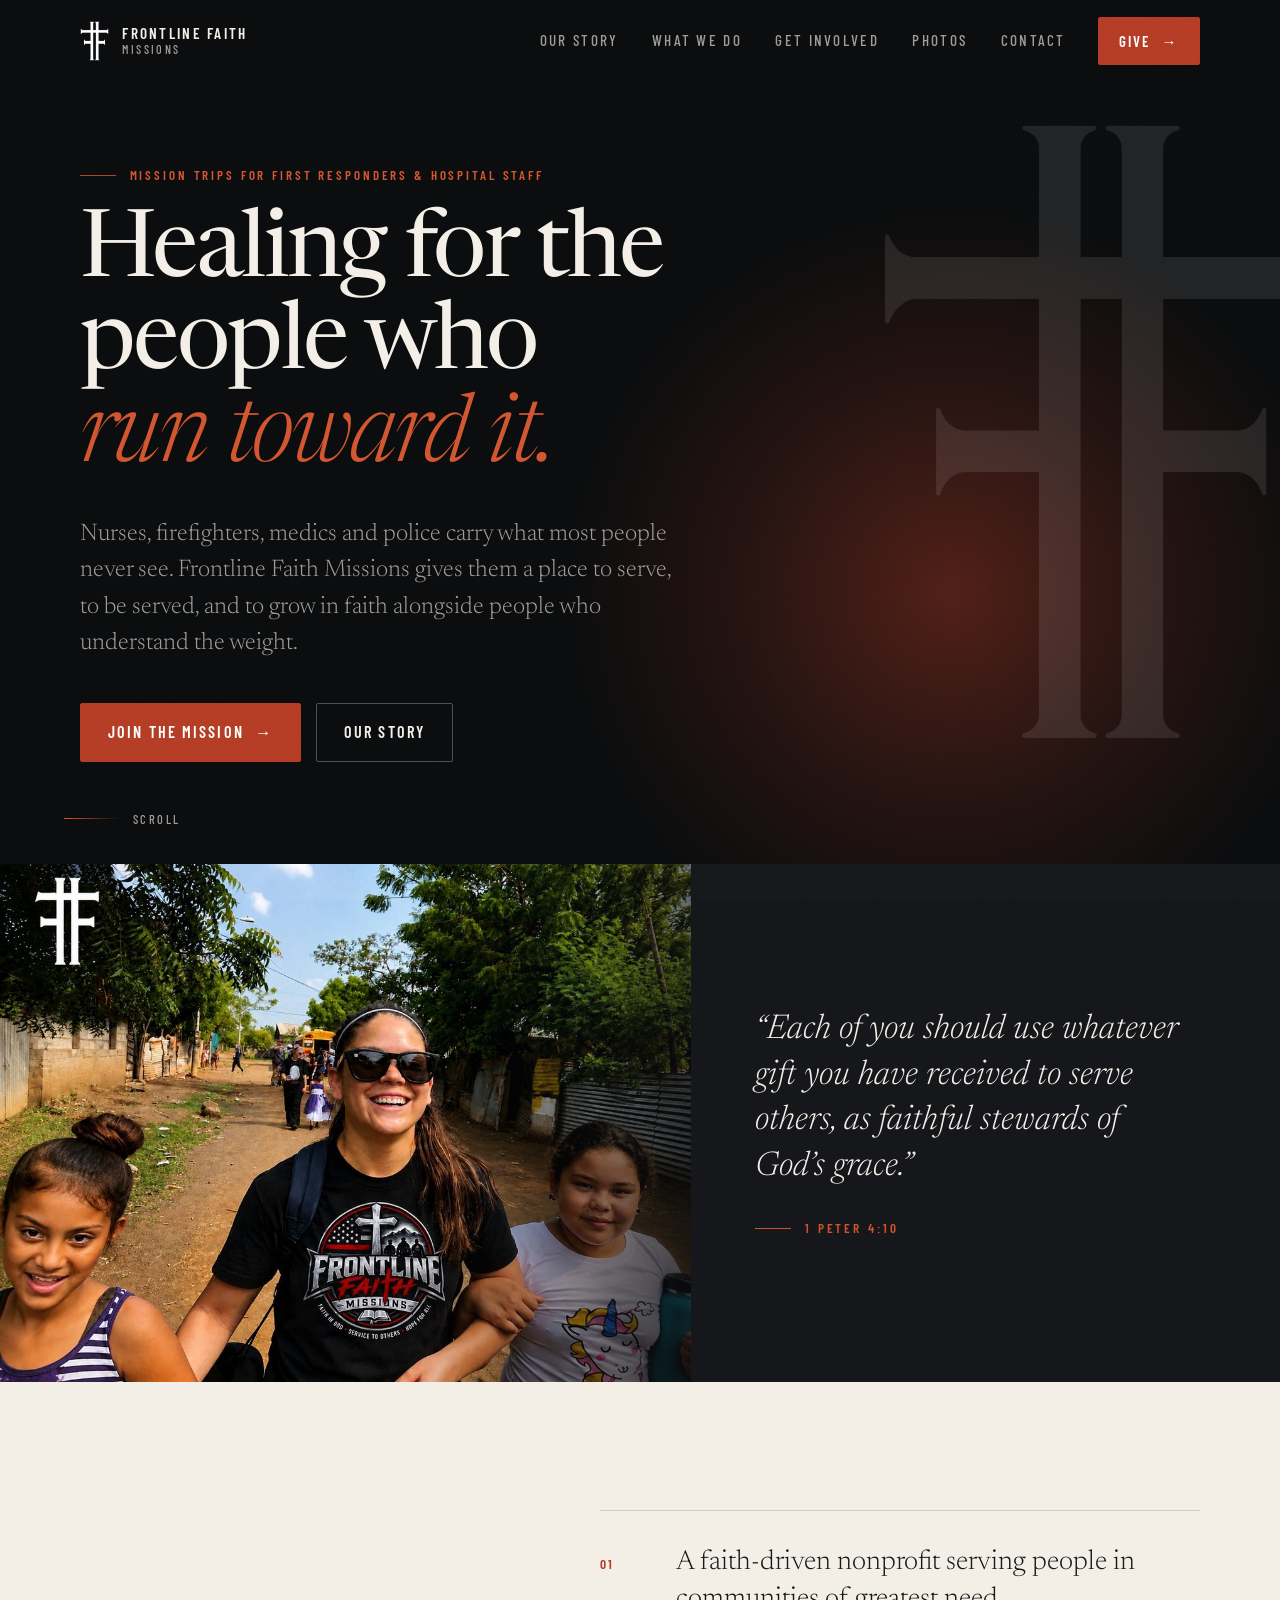
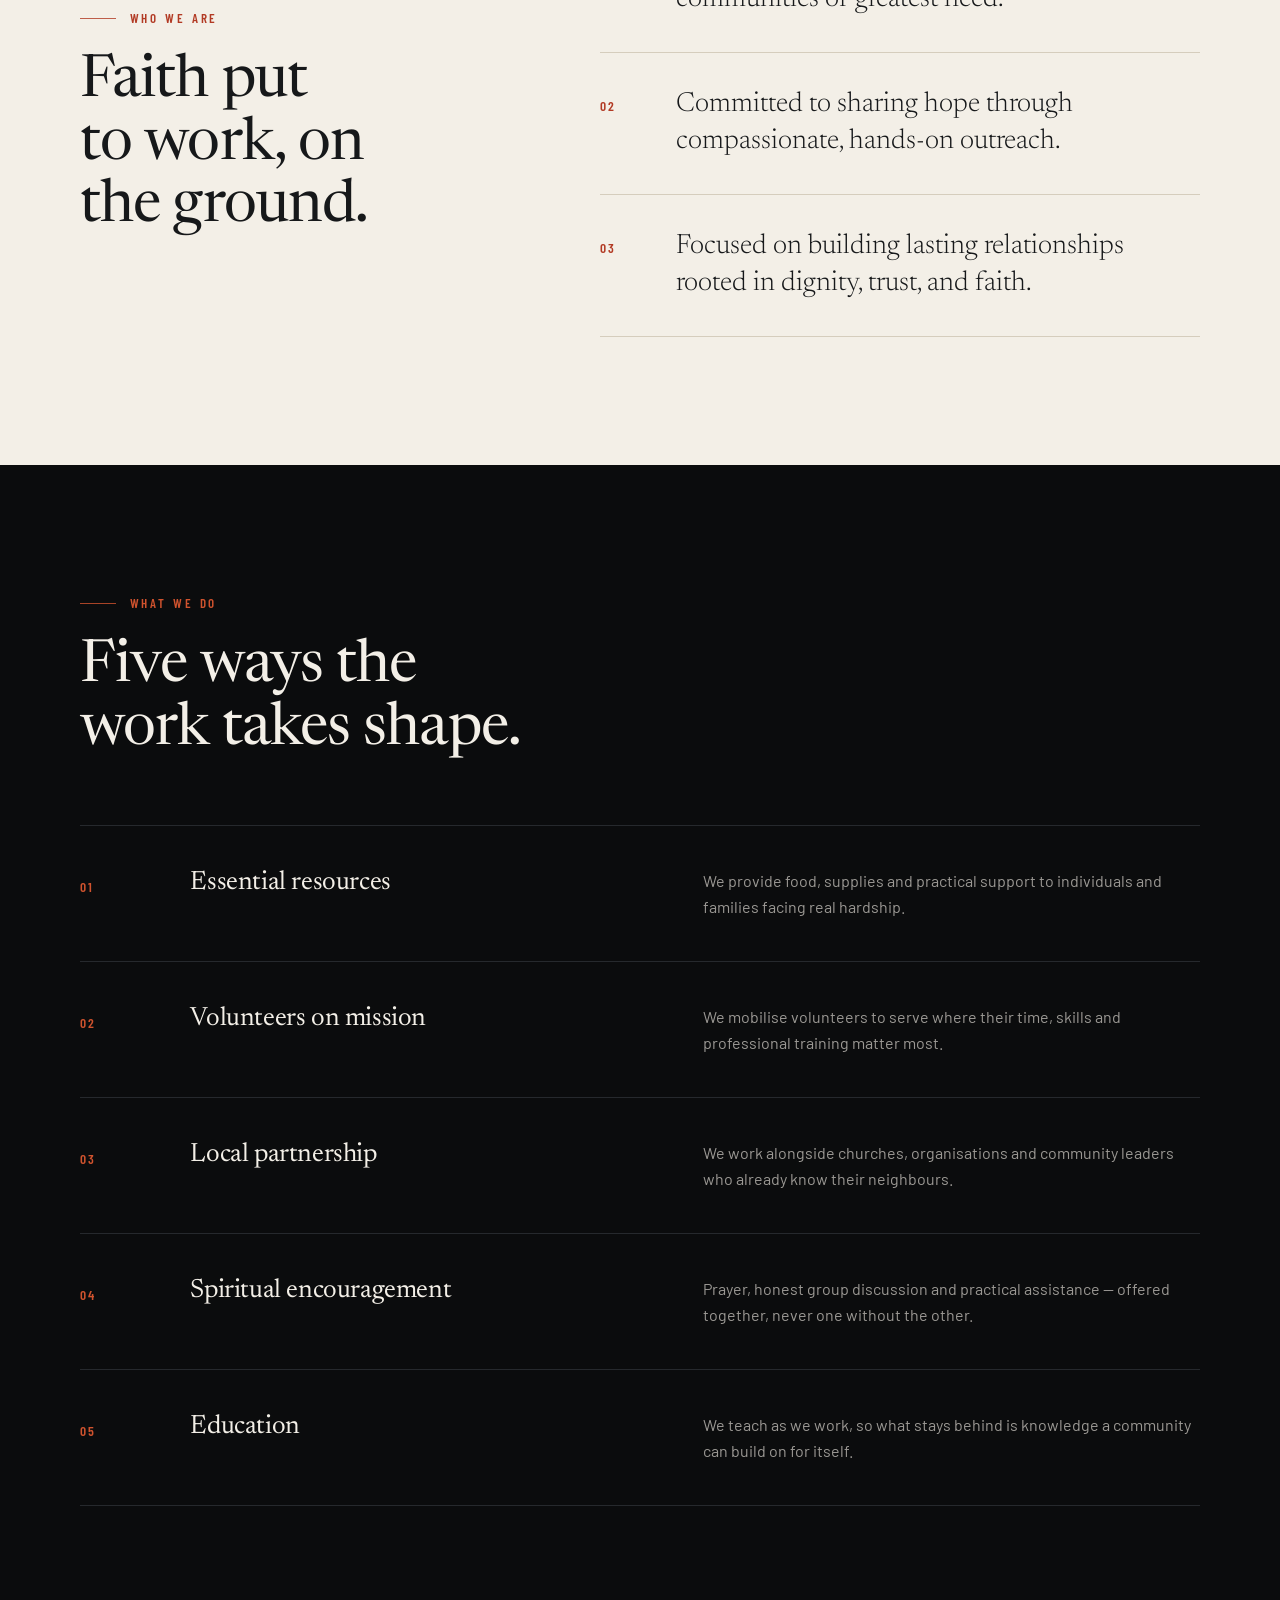
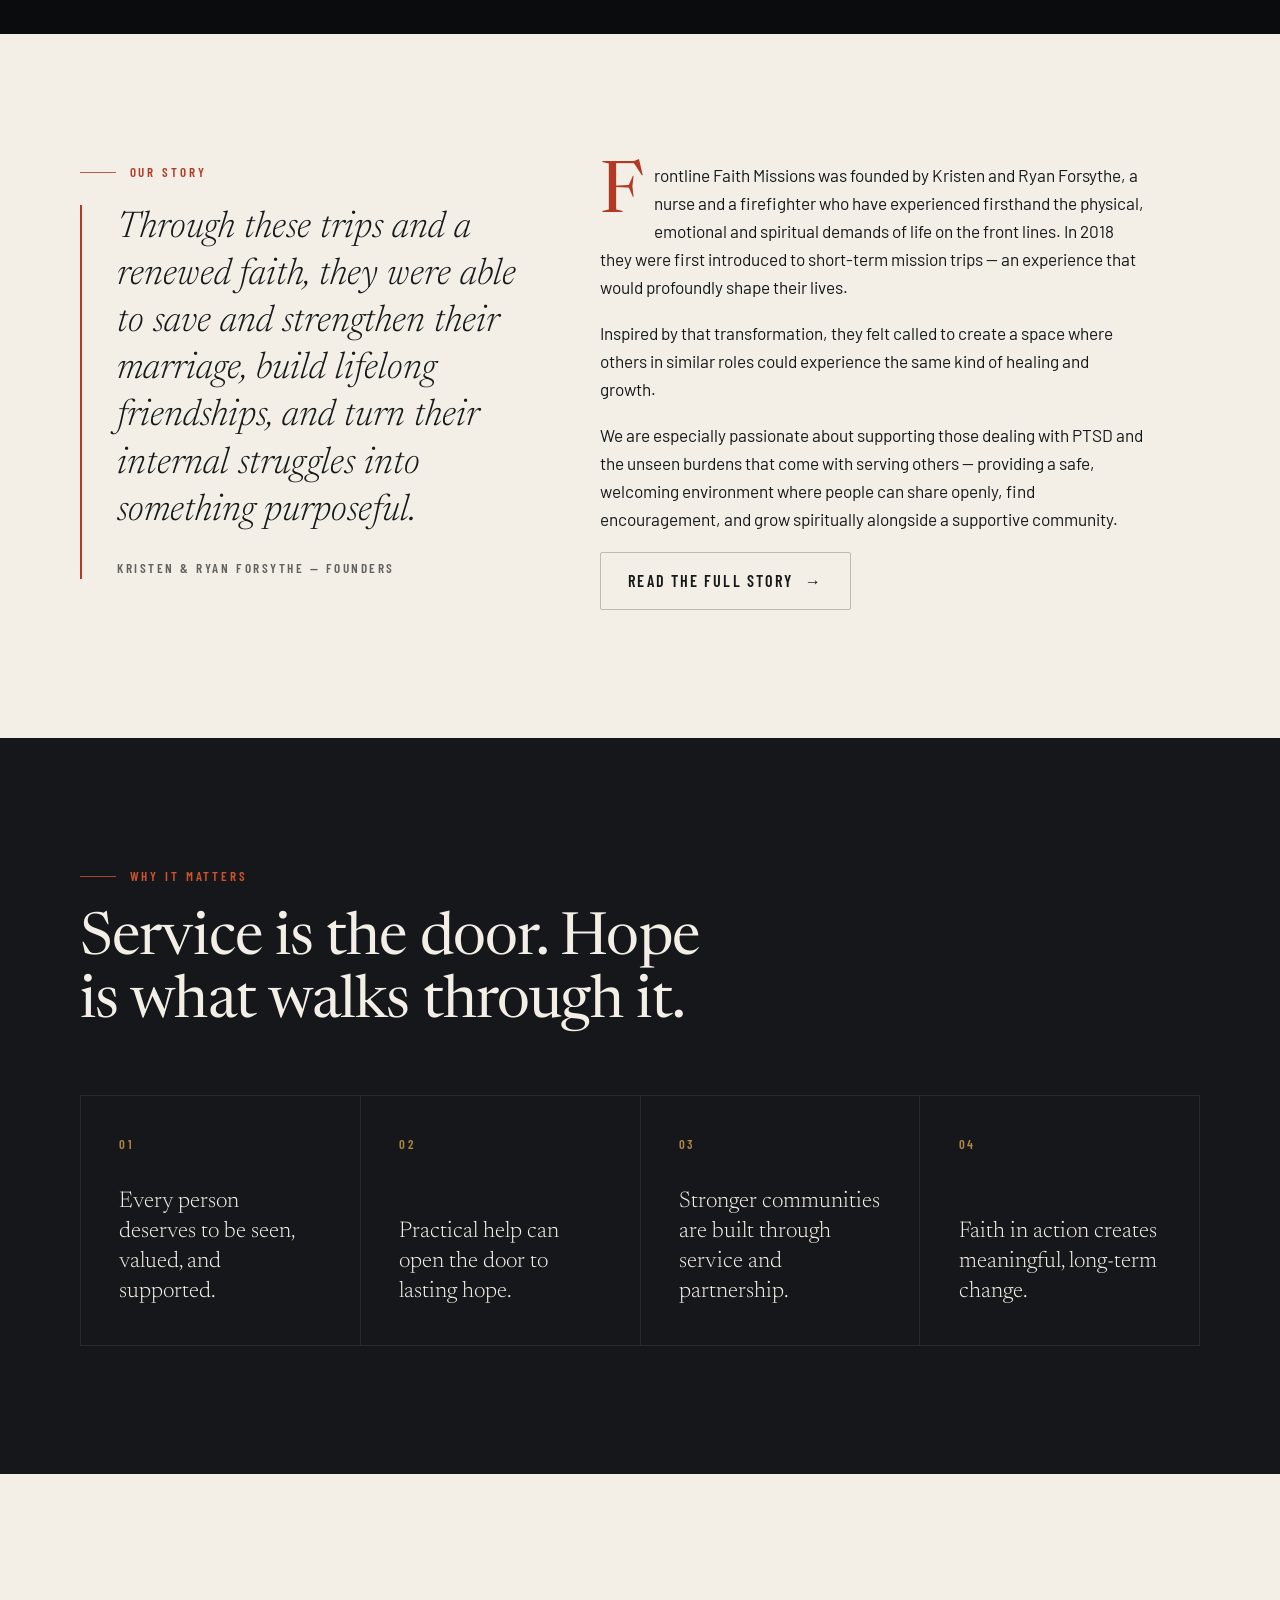
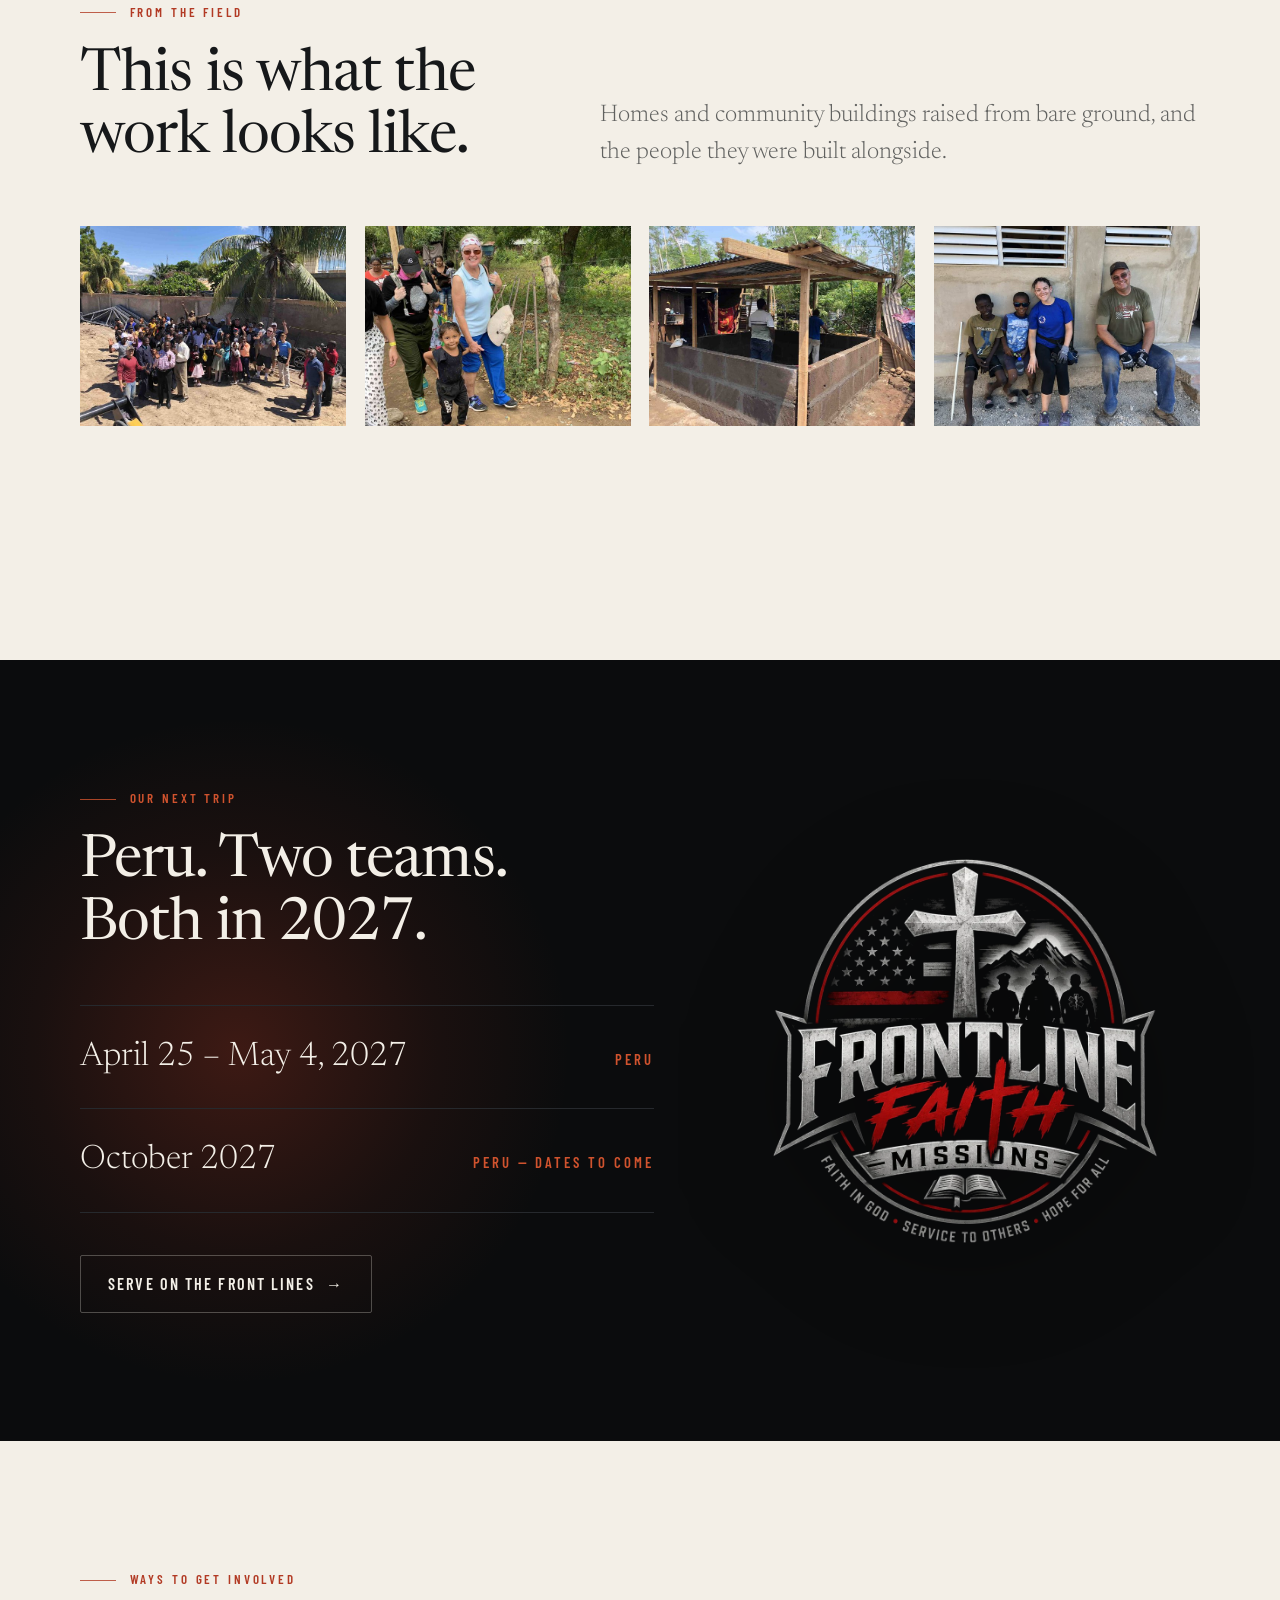
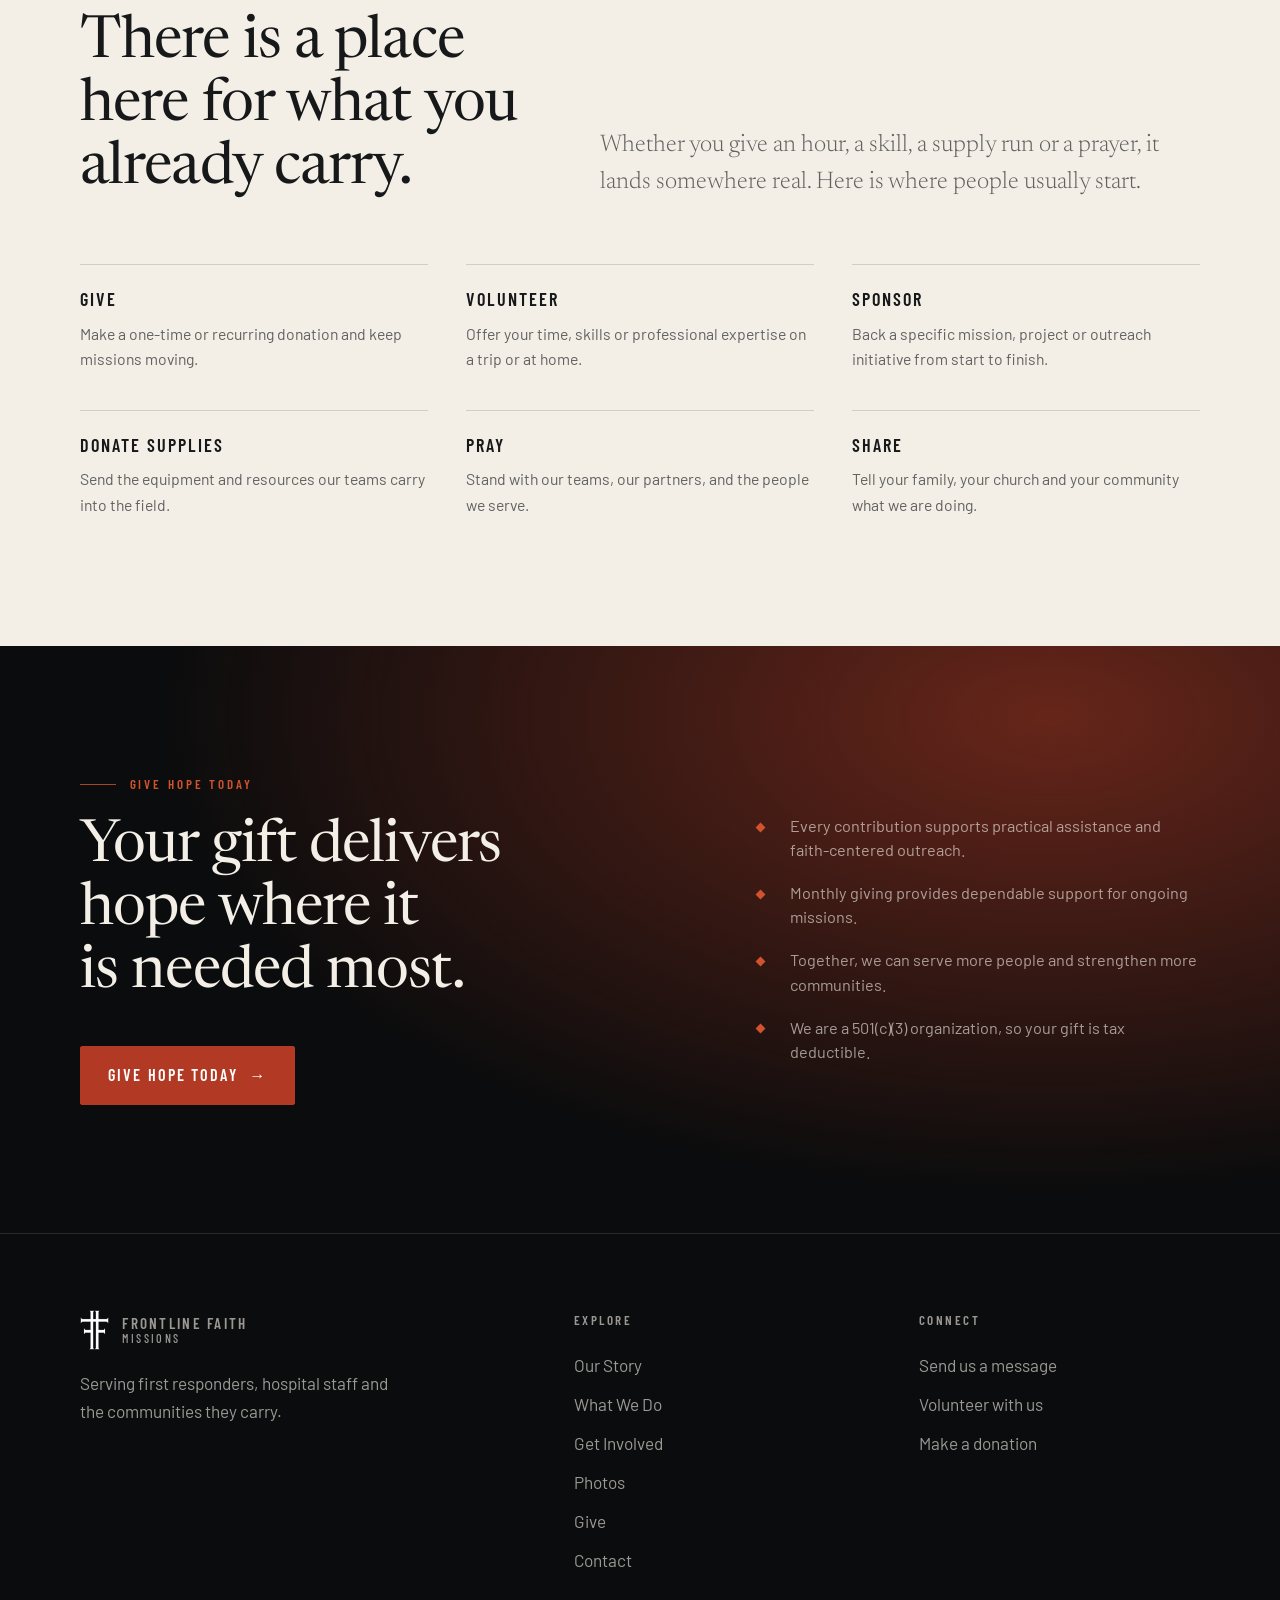
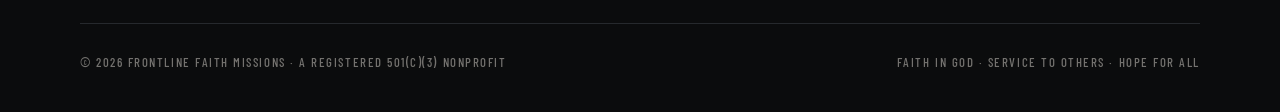
==== commit 3db6a844: "Swap Urgent response for Education, update the April trip dates Client's wording: the work isn't onl" ====
--- a/index.html
+++ b/index.html
@@ -108,8 +108,8 @@
         </div>
         <div class="do-item rise">
           <span class="num">05</span>
-          <h3>Urgent response</h3>
-          <p>When a need can&rsquo;t wait, we respond with compassion, integrity and the discipline our teams were trained in.</p>
+          <h3>Education</h3>
+          <p>We teach as we work, so what stays behind is knowledge a community can build on for itself.</p>
         </div>
       </div>
     </div>
@@ -203,7 +203,7 @@
         <p class="eyebrow rise">Our next trip</p>
         <h2 class="rise">Peru. Two teams. Both in 2027.</h2>
         <ul class="trips">
-          <li class="rise"><span class="when">April 18&ndash;27, 2027</span><span class="where">Peru</span></li>
+          <li class="rise"><span class="when">April 25 &ndash; May 4, 2027</span><span class="where">Peru</span></li>
           <li class="rise" style="--d:90ms"><span class="when">October 2027</span><span class="where">Peru &mdash; dates to come</span></li>
         </ul>
         <p class="hero__cta rise" style="--d:160ms">
@@ -276,9 +276,6 @@
           <li><a href="what-we-do.html">What We Do</a></li>
           <li><a href="get-involved.html">Get Involved</a></li>
           <li><a href="photos.html">Photos</a></li>
-          <li><a href="photos.html">Photos</a></li>
-          <li><a href="photos.html">Photos</a></li>
-          <li><a href="photos.html">Photos</a></li>
           <li><a href="give.html">Give</a></li>
           <li><a href="contact.html">Contact</a></li>
         </ul>
@@ -288,6 +285,7 @@
         <ul>
           <li><a href="contact.html">Send us a message</a></li>
           <li><a href="get-involved.html">Volunteer with us</a></li>
+          <li><a href="give.html">Make a donation</a></li>
         </ul>
       </div>
     </div>
@@ -298,6 +296,7 @@
   </div>
 </footer>
 
+<script src="assets/js/config.js"></script>
 <script src="assets/js/main.js"></script>
 </body>
 </html>
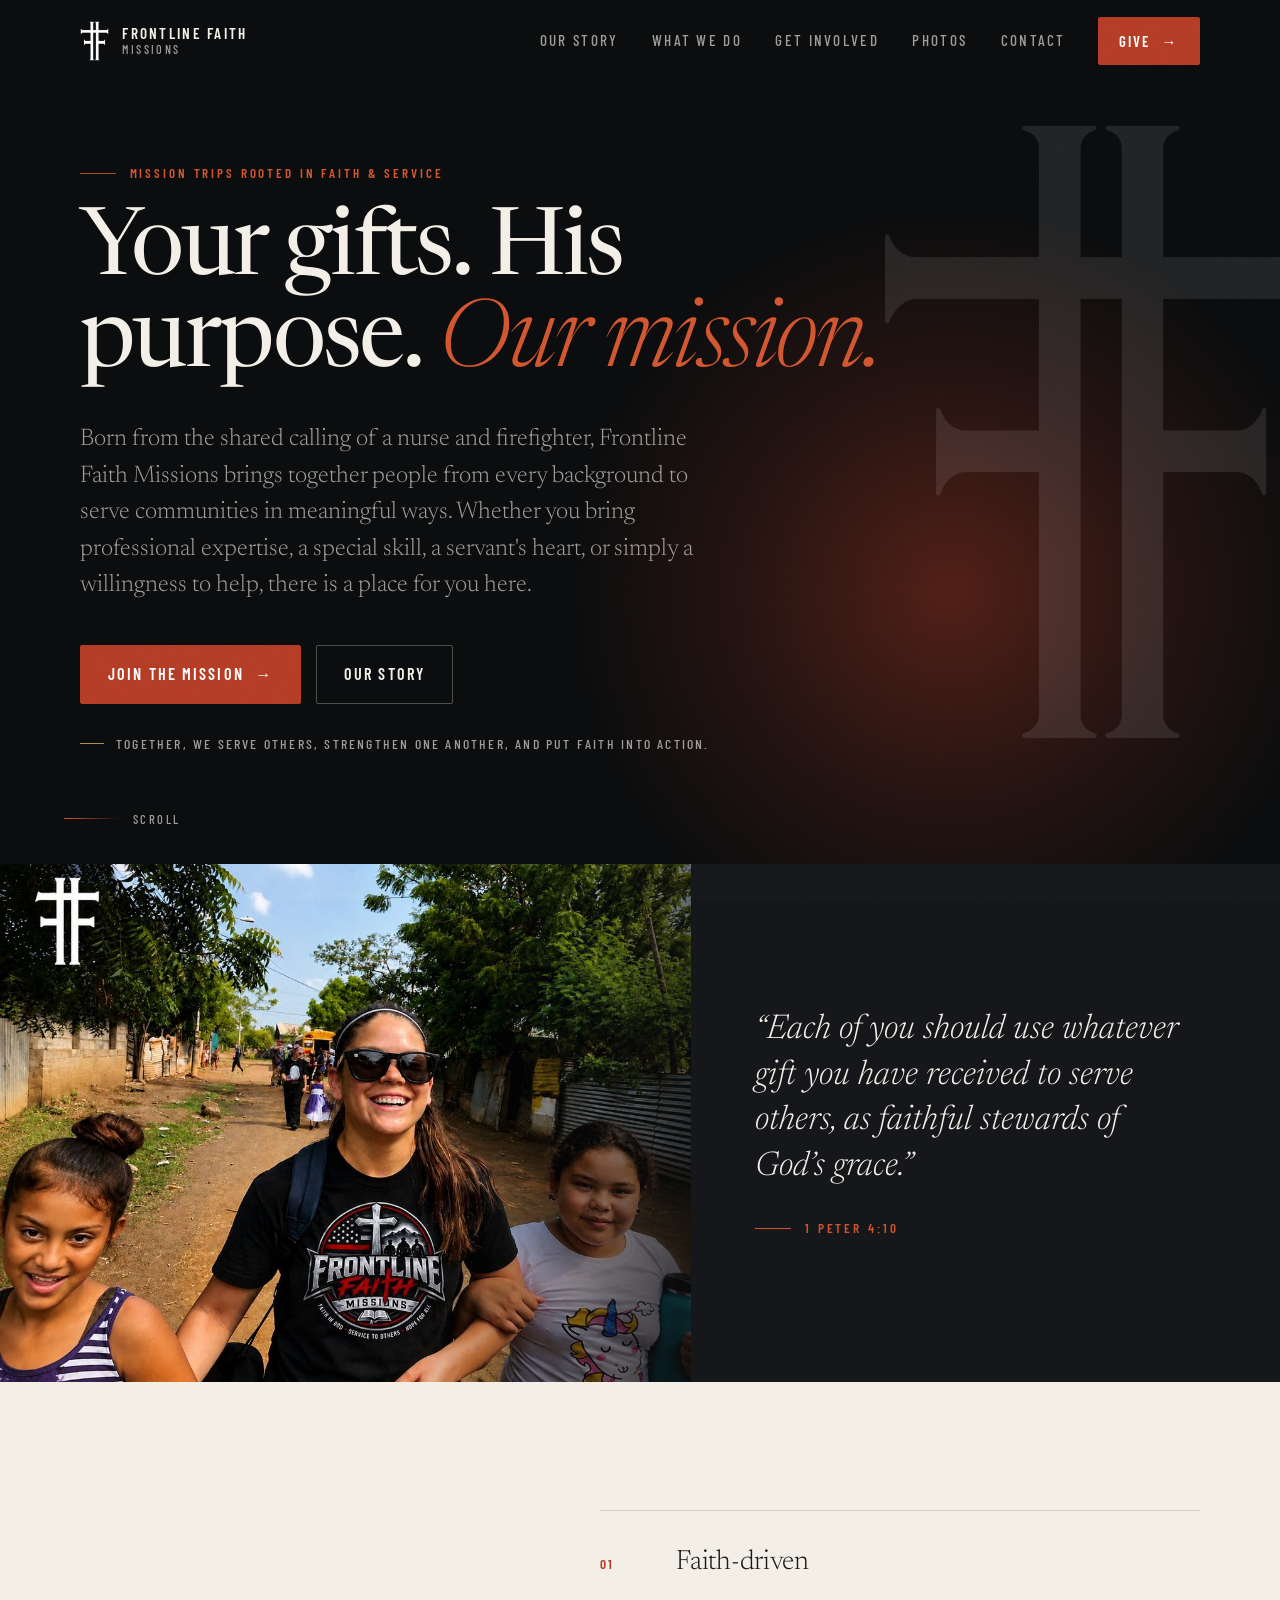
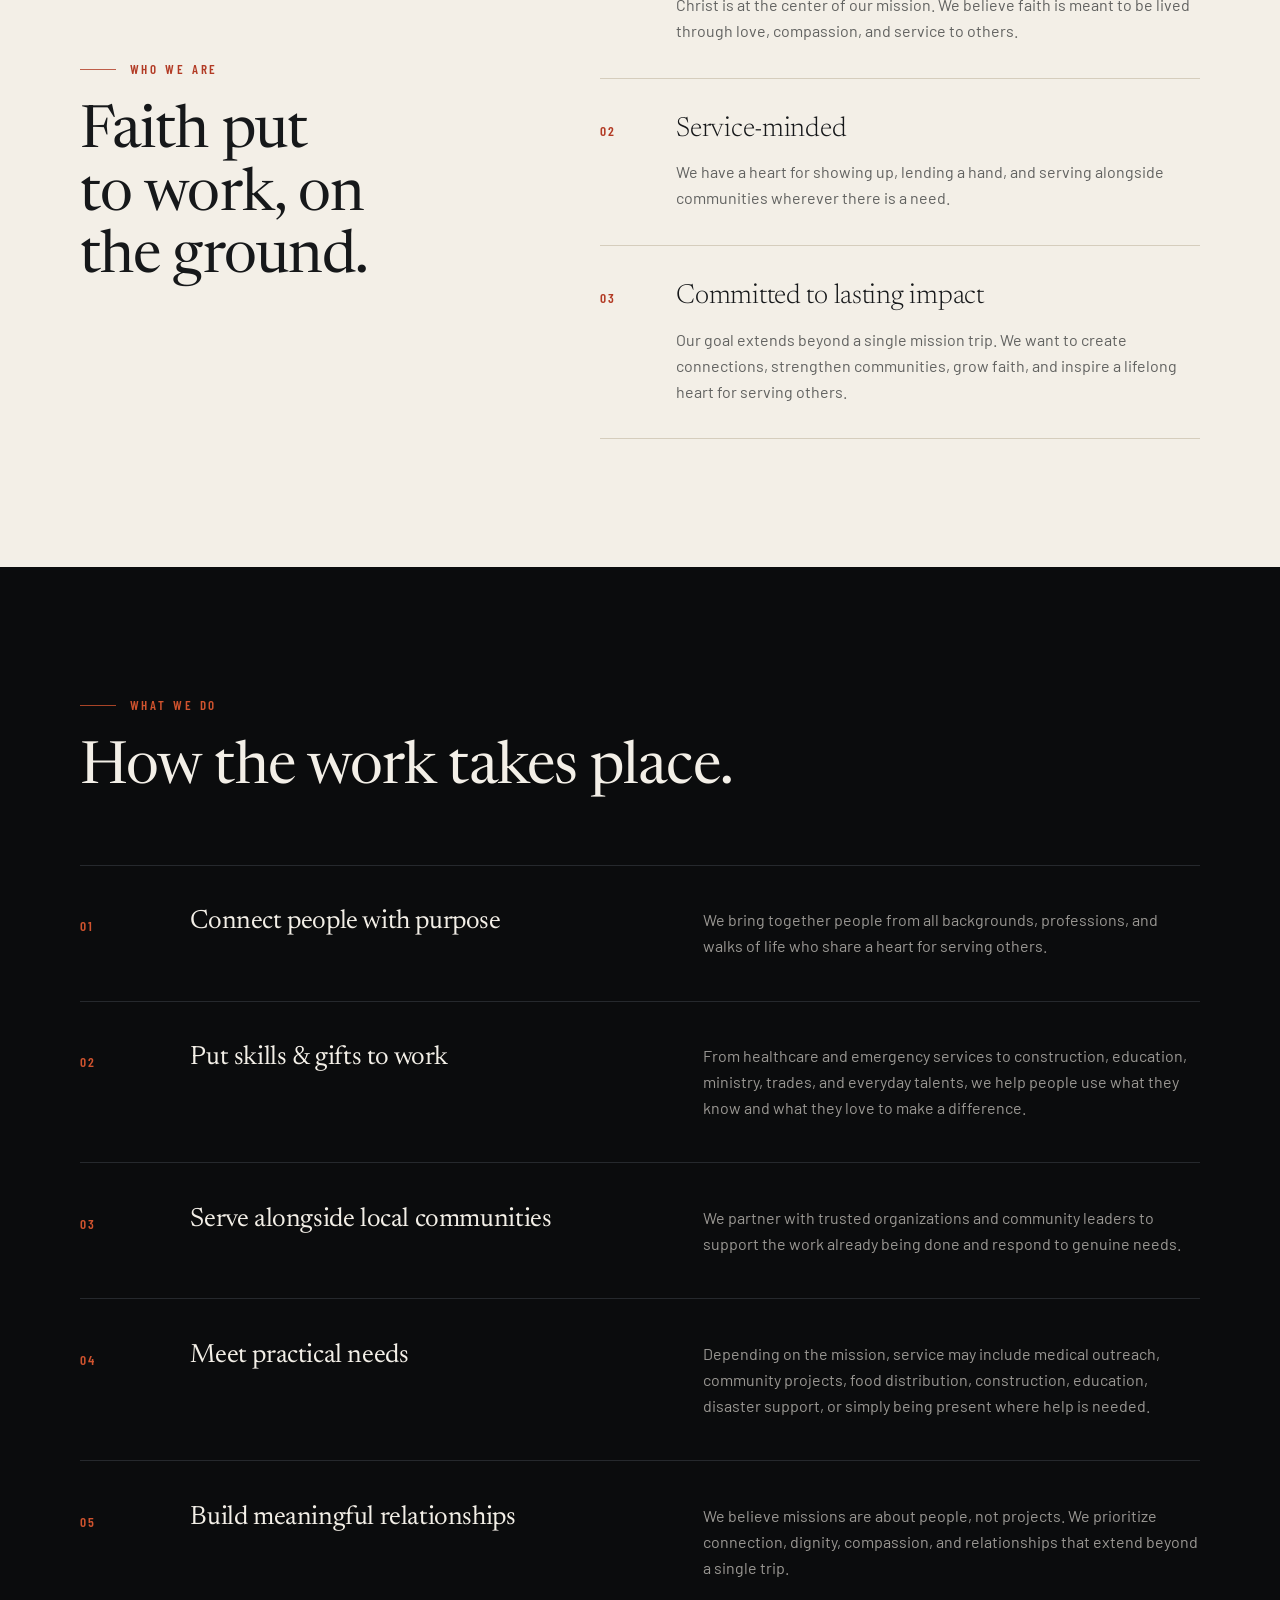
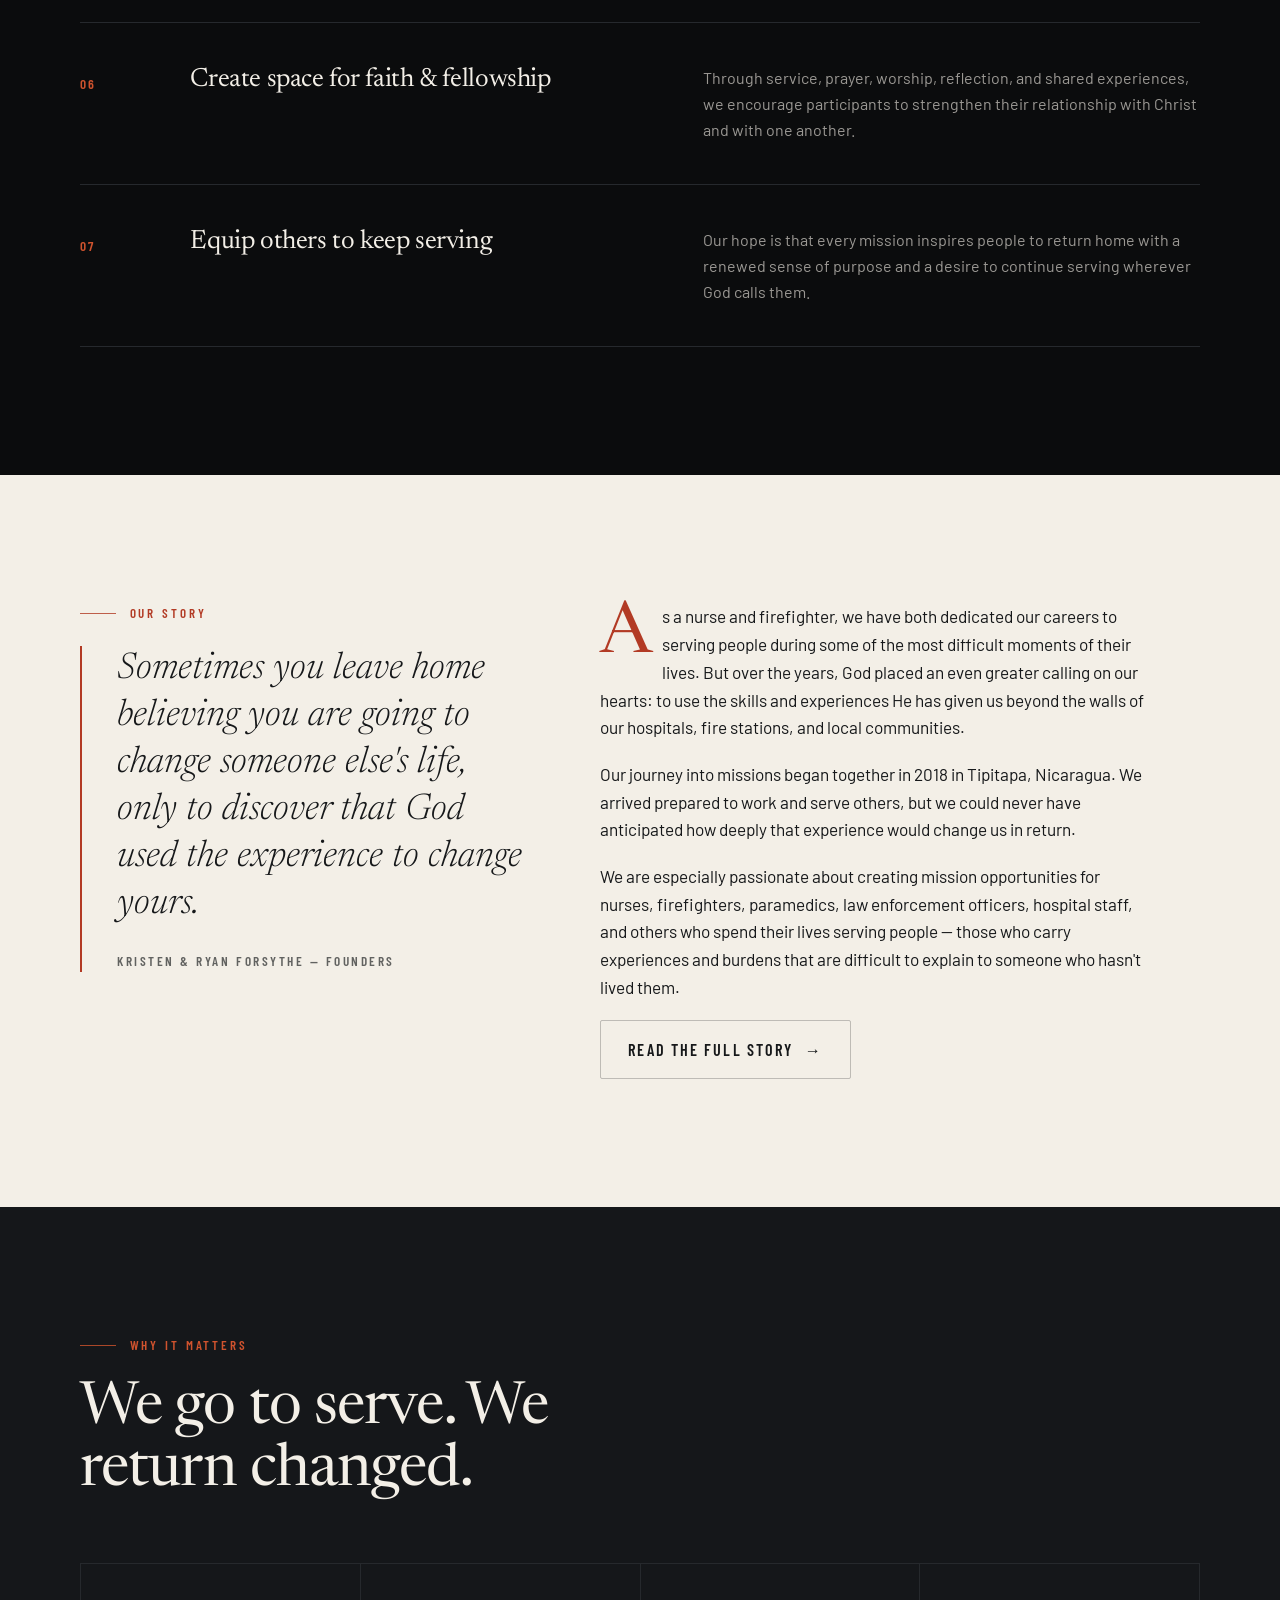
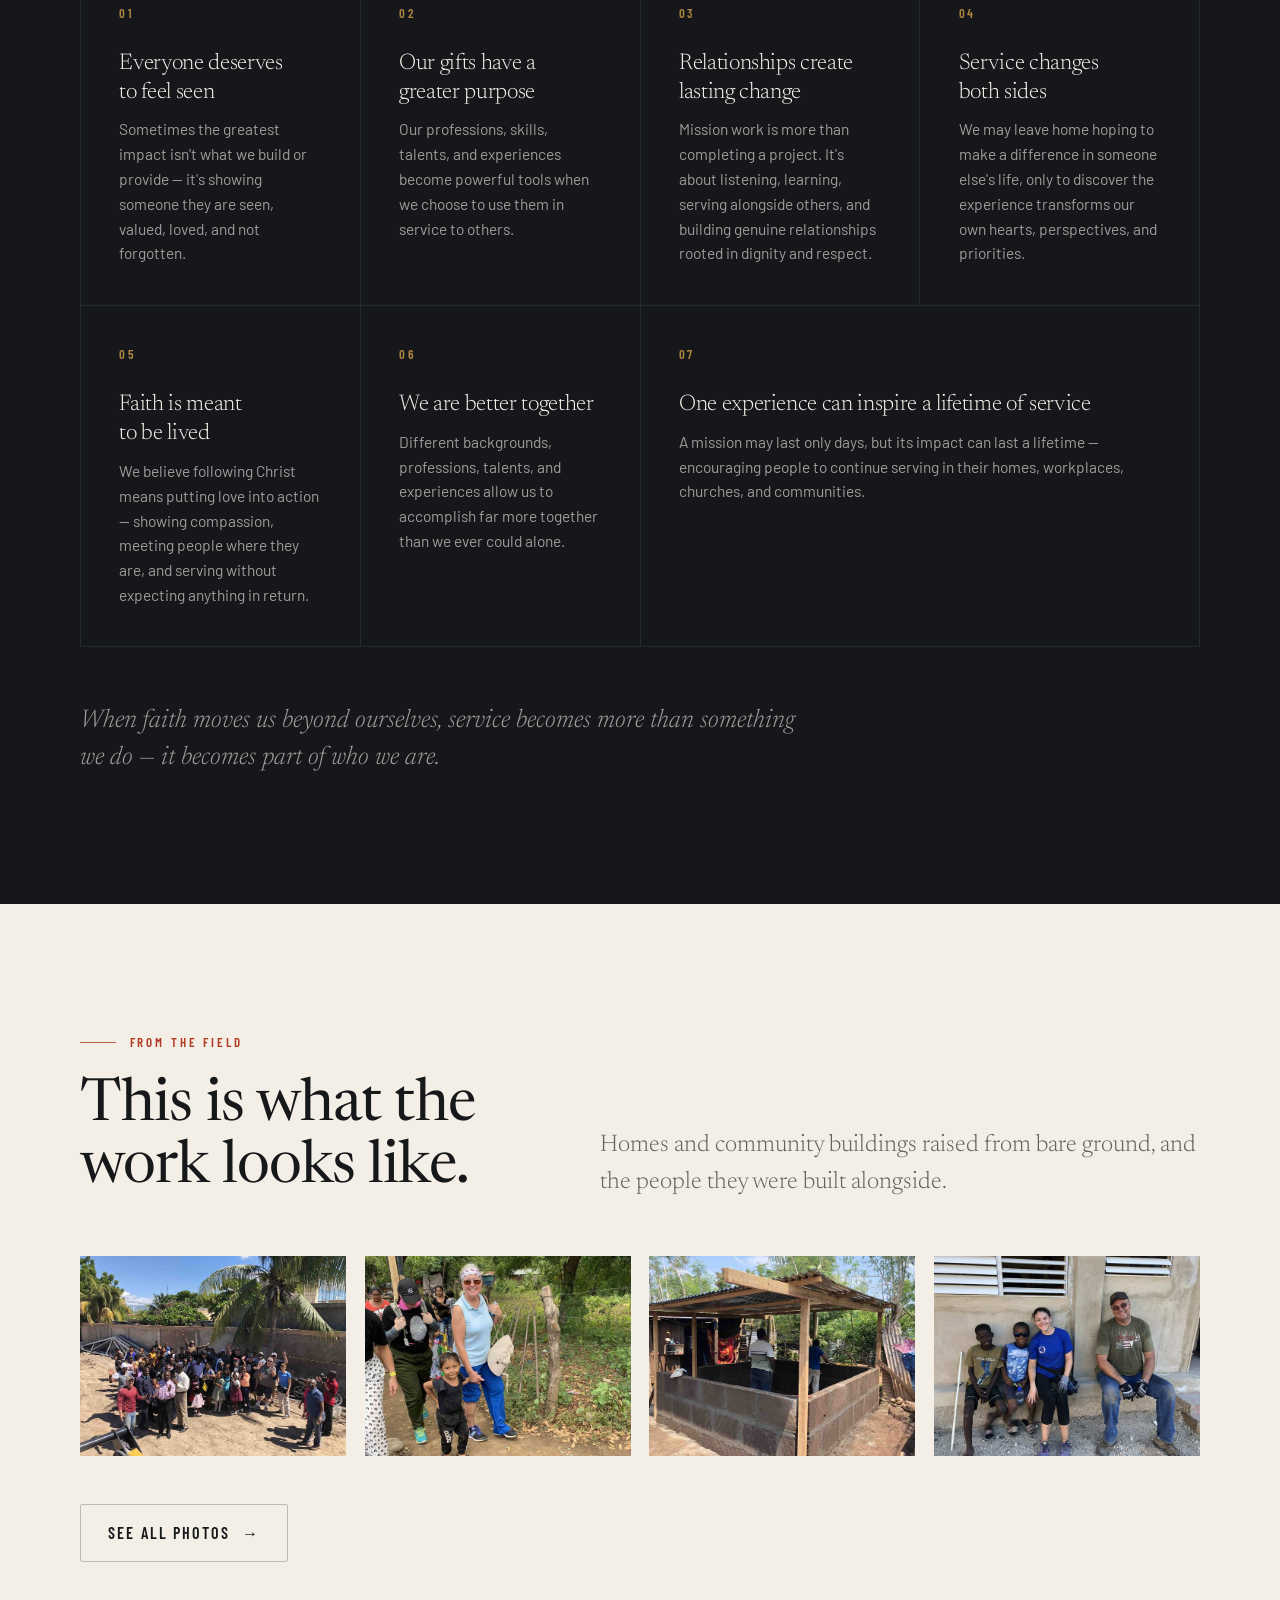
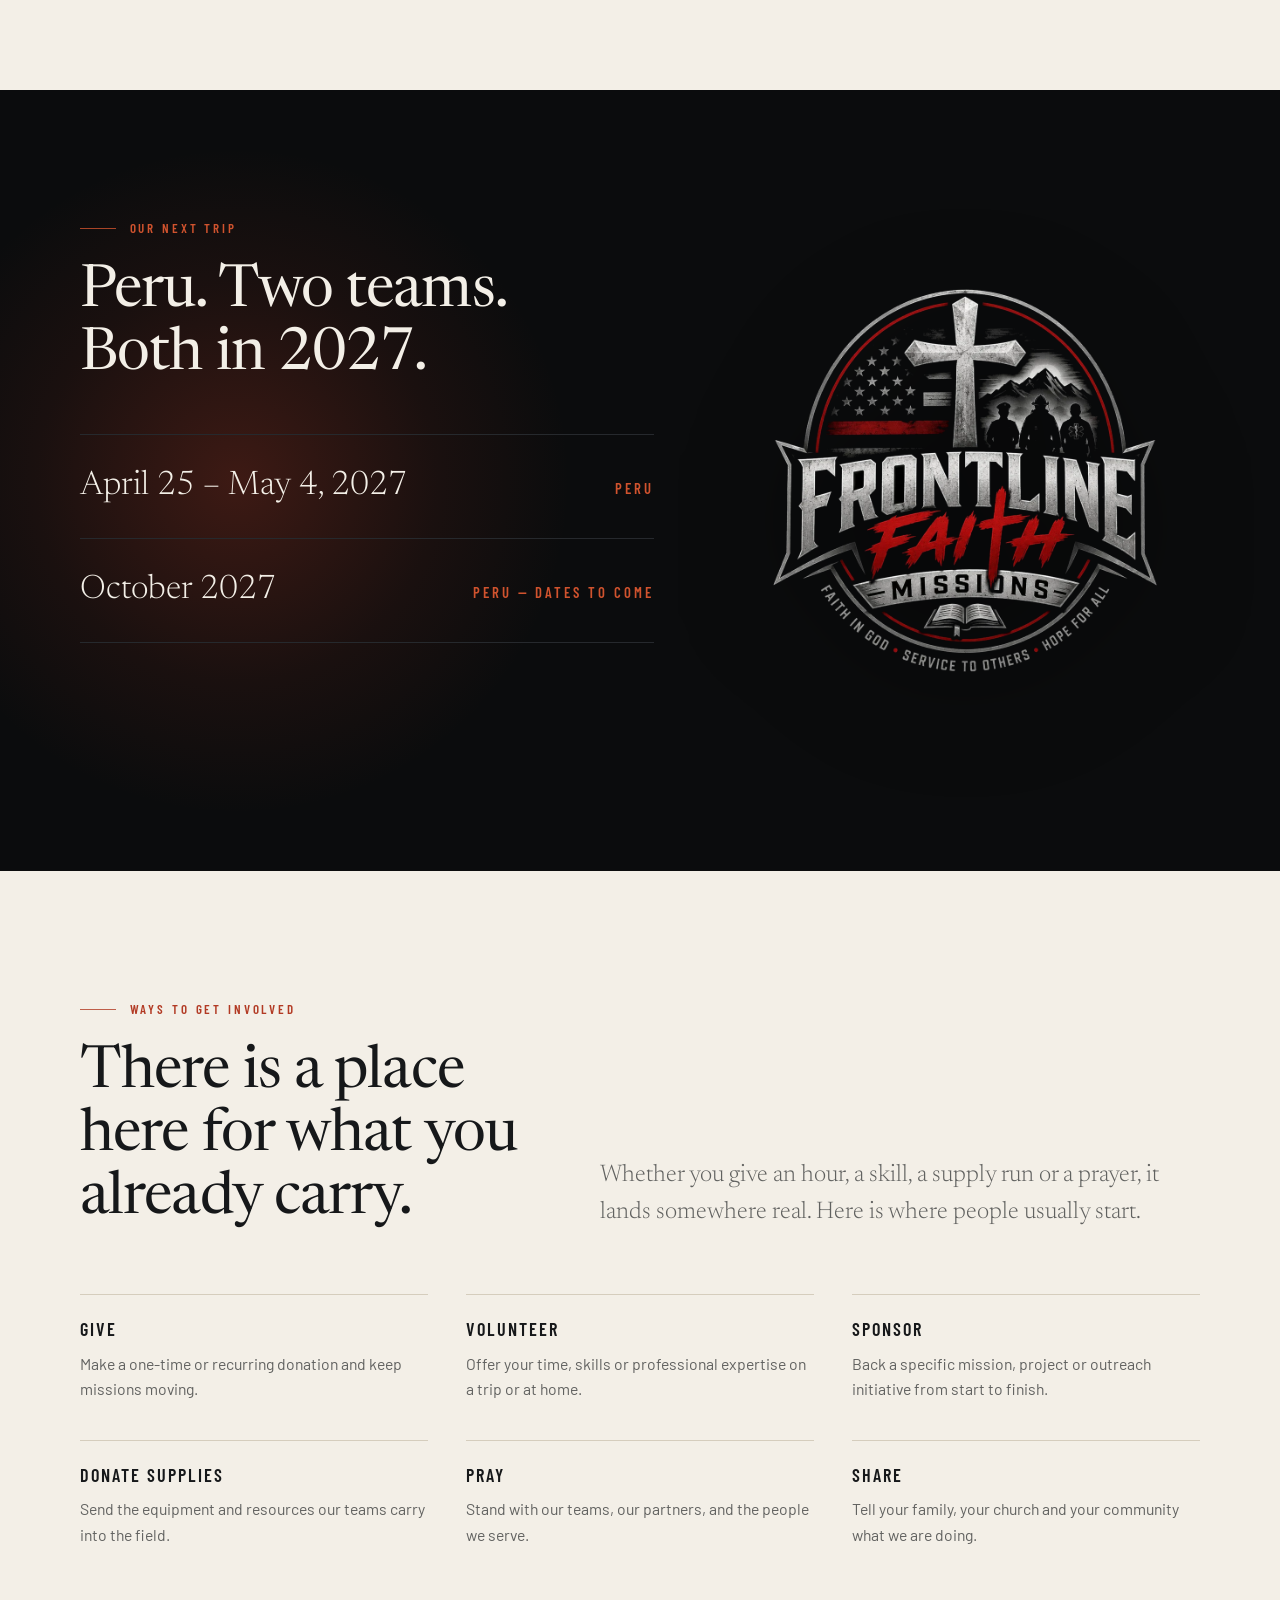
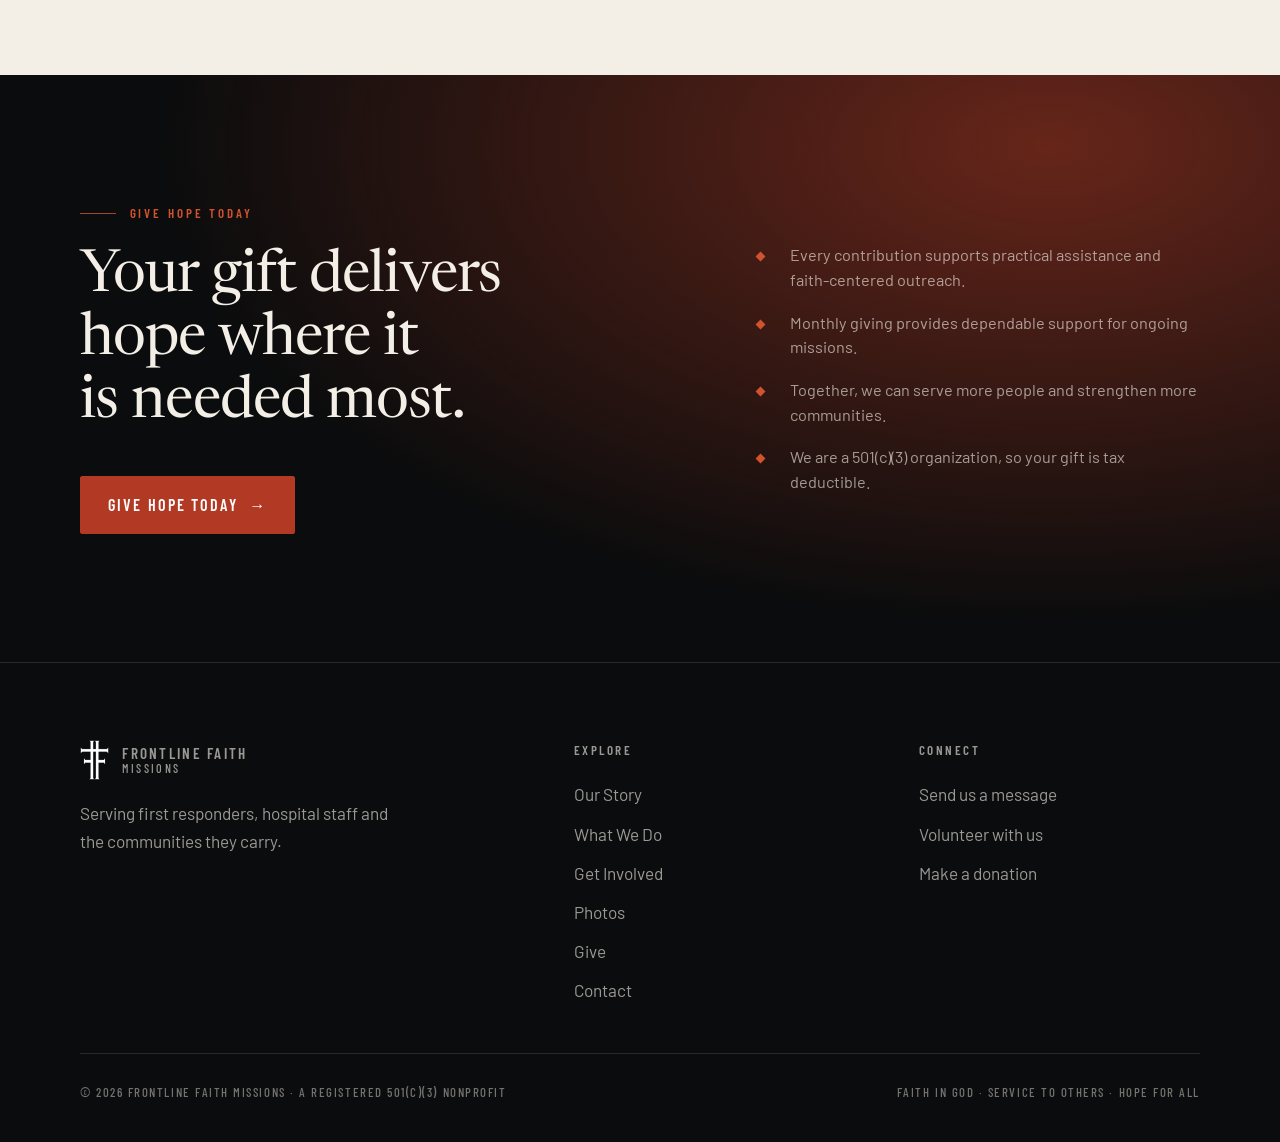
==== commit a1e96da3: "Apply Kristen's website copy: new hero, founding story, and expanded lists - Hero takes option 1 fro" ====
--- a/index.html
+++ b/index.html
@@ -3,8 +3,8 @@
 <head>
 <meta charset="utf-8">
 <meta name="viewport" content="width=device-width, initial-scale=1">
-<title>Frontline Faith Missions — Healing for the people who run toward it</title>
-<meta name="description" content="Frontline Faith Missions gives first responders and hospital staff an opportunity to serve, heal, and deepen their faith through short-term mission trips.">
+<title>Frontline Faith Missions — Your gifts. His purpose. Our mission.</title>
+<meta name="description" content="Born from the shared calling of a nurse and firefighter, Frontline Faith Missions brings together people from every background to serve communities in meaningful ways.">
 <link rel="icon" href="assets/img/favicon-32.png" sizes="32x32">
 <link rel="apple-touch-icon" href="assets/img/favicon-512.png">
 <link rel="stylesheet" href="assets/css/style.css">
@@ -38,13 +38,16 @@
     <img class="hero__mark" src="assets/img/mark-white.png" alt="">
     <div class="wrap">
       <div class="hero__in">
-        <p class="eyebrow rise">Mission trips for first responders &amp; hospital staff</p>
-        <h1 class="rise">Healing for the people who <em>run toward it.</em></h1>
-        <p class="lede rise">Nurses, firefighters, medics and police carry what most people never see. Frontline Faith Missions gives them a place to serve, to be served, and to grow in faith alongside people who understand the weight.</p>
+        <!-- ffm:hero -->
+        <p class="eyebrow rise">Mission trips rooted in faith &amp; service</p>
+        <h1 class="rise">Your gifts. His purpose. <em>Our mission.</em></h1>
+        <p class="lede rise">Born from the shared calling of a nurse and firefighter, Frontline Faith Missions brings together people from every background to serve communities in meaningful ways. Whether you bring professional expertise, a special skill, a servant's heart, or simply a willingness to help, there is a place for you here.</p>
         <div class="hero__cta rise">
           <a class="btn" href="get-involved.html">Join the Mission<span class="arw">&rarr;</span></a>
           <a class="btn btn--ghost" href="about.html">Our Story</a>
         </div>
+        <p class="note rise">Together, we serve others, strengthen one another, and put faith into action.</p>
+        <!-- /ffm:hero -->
       </div>
     </div>
     <div class="hero__scroll"><i></i> Scroll</div>
@@ -71,11 +74,28 @@
         <p class="eyebrow rise">Who we are</p>
         <h2 class="rise">Faith put to work, on the ground.</h2>
       </div>
+<!-- ffm:who -->
       <ul class="creed">
-        <li class="rise"><span class="num">01</span><p>A faith-driven nonprofit serving people in communities of greatest need.</p></li>
-        <li class="rise" style="--d:90ms"><span class="num">02</span><p>Committed to sharing hope through compassionate, hands-on outreach.</p></li>
-        <li class="rise" style="--d:180ms"><span class="num">03</span><p>Focused on building lasting relationships rooted in dignity, trust, and faith.</p></li>
+        <li class="rise"><span class="num">01</span>
+          <div class="creed__body">
+            <h3>Faith-driven</h3>
+            <p>Christ is at the center of our mission. We believe faith is meant to be lived through love, compassion, and service to others.</p>
+          </div>
+        </li>
+        <li class="rise" style="--d:80ms"><span class="num">02</span>
+          <div class="creed__body">
+            <h3>Service-minded</h3>
+            <p>We have a heart for showing up, lending a hand, and serving alongside communities wherever there is a need.</p>
+          </div>
+        </li>
+        <li class="rise" style="--d:160ms"><span class="num">03</span>
+          <div class="creed__body">
+            <h3>Committed to lasting impact</h3>
+            <p>Our goal extends beyond a single mission trip. We want to create connections, strengthen communities, grow faith, and inspire a lifelong heart for serving others.</p>
+          </div>
+        </li>
       </ul>
+<!-- /ffm:who -->
     </div>
   </section>
 
@@ -83,35 +103,47 @@
   <section class="section" id="what">
     <div class="wrap">
       <p class="eyebrow rise">What we do</p>
-      <h2 class="rise" style="max-width:20ch">Five ways the work takes shape.</h2>
-
+      <h2 class="rise" style="max-width:20ch">How the work takes place.</h2>
+
+      <!-- ffm:do -->
       <div class="do-list">
         <div class="do-item rise">
           <span class="num">01</span>
-          <h3>Essential resources</h3>
-          <p>We provide food, supplies and practical support to individuals and families facing real hardship.</p>
+          <h3>Connect people with purpose</h3>
+          <p>We bring together people from all backgrounds, professions, and walks of life who share a heart for serving others.</p>
         </div>
         <div class="do-item rise">
           <span class="num">02</span>
-          <h3>Volunteers on mission</h3>
-          <p>We mobilise volunteers to serve where their time, skills and professional training matter most.</p>
+          <h3>Put skills &amp; gifts to work</h3>
+          <p>From healthcare and emergency services to construction, education, ministry, trades, and everyday talents, we help people use what they know and what they love to make a difference.</p>
         </div>
         <div class="do-item rise">
           <span class="num">03</span>
-          <h3>Local partnership</h3>
-          <p>We work alongside churches, organisations and community leaders who already know their neighbours.</p>
+          <h3>Serve alongside local communities</h3>
+          <p>We partner with trusted organizations and community leaders to support the work already being done and respond to genuine needs.</p>
         </div>
         <div class="do-item rise">
           <span class="num">04</span>
-          <h3>Spiritual encouragement</h3>
-          <p>Prayer, honest group discussion and practical assistance — offered together, never one without the other.</p>
+          <h3>Meet practical needs</h3>
+          <p>Depending on the mission, service may include medical outreach, community projects, food distribution, construction, education, disaster support, or simply being present where help is needed.</p>
         </div>
         <div class="do-item rise">
           <span class="num">05</span>
-          <h3>Education</h3>
-          <p>We teach as we work, so what stays behind is knowledge a community can build on for itself.</p>
-        </div>
-      </div>
+          <h3>Build meaningful relationships</h3>
+          <p>We believe missions are about people, not projects. We prioritize connection, dignity, compassion, and relationships that extend beyond a single trip.</p>
+        </div>
+        <div class="do-item rise">
+          <span class="num">06</span>
+          <h3>Create space for faith &amp; fellowship</h3>
+          <p>Through service, prayer, worship, reflection, and shared experiences, we encourage participants to strengthen their relationship with Christ and with one another.</p>
+        </div>
+        <div class="do-item rise">
+          <span class="num">07</span>
+          <h3>Equip others to keep serving</h3>
+          <p>Our hope is that every mission inspires people to return home with a renewed sense of purpose and a desire to continue serving wherever God calls them.</p>
+        </div>
+      </div>
+<!-- /ffm:do -->
     </div>
   </section>
 
@@ -121,14 +153,14 @@
       <div>
         <p class="eyebrow rise">Our story</p>
         <blockquote class="pullquote rise">
-          Through these trips and a renewed faith, they were able to save and strengthen their marriage, build lifelong friendships, and turn their internal struggles into something purposeful.
+          Sometimes you leave home believing you are going to change someone else's life, only to discover that God used the experience to change yours.
           <cite>Kristen &amp; Ryan Forsythe — Founders</cite>
         </blockquote>
       </div>
       <div class="founders__body">
-        <p class="dropcap rise">Frontline Faith Missions was founded by Kristen and Ryan Forsythe, a nurse and a firefighter who have experienced firsthand the physical, emotional and spiritual demands of life on the front lines. In 2018 they were first introduced to short-term mission trips — an experience that would profoundly shape their lives.</p>
-        <p class="rise" style="--d:80ms">Inspired by that transformation, they felt called to create a space where others in similar roles could experience the same kind of healing and growth.</p>
-        <p class="rise" style="--d:140ms">We are especially passionate about supporting those dealing with PTSD and the unseen burdens that come with serving others — providing a safe, welcoming environment where people can share openly, find encouragement, and grow spiritually alongside a supportive community.</p>
+        <p class="dropcap rise">As a nurse and firefighter, we have both dedicated our careers to serving people during some of the most difficult moments of their lives. But over the years, God placed an even greater calling on our hearts: to use the skills and experiences He has given us beyond the walls of our hospitals, fire stations, and local communities.</p>
+        <p class="rise" style="--d:80ms">Our journey into missions began together in 2018 in Tipitapa, Nicaragua. We arrived prepared to work and serve others, but we could never have anticipated how deeply that experience would change us in return.</p>
+        <p class="rise" style="--d:140ms">We are especially passionate about creating mission opportunities for nurses, firefighters, paramedics, law enforcement officers, hospital staff, and others who spend their lives serving people — those who carry experiences and burdens that are difficult to explain to someone who hasn't lived them.</p>
         <p class="rise" style="--d:200ms"><a class="btn btn--ghost" href="about.html">Read the full story<span class="arw">&rarr;</span></a></p>
       </div>
     </div>
@@ -138,13 +170,54 @@
   <section class="section section--deep" id="why">
     <div class="wrap">
       <p class="eyebrow rise">Why it matters</p>
-      <h2 class="rise" style="max-width:18ch">Service is the door. Hope is what walks through it.</h2>
+      <h2 class="rise" style="max-width:18ch">We go to serve. We return changed.</h2>
+<!-- ffm:why -->
       <div class="why">
-        <div class="rise"><span class="num">01</span><p>Every person deserves to be seen, valued, and supported.</p></div>
-        <div class="rise" style="--d:80ms"><span class="num">02</span><p>Practical help can open the door to lasting hope.</p></div>
-        <div class="rise" style="--d:160ms"><span class="num">03</span><p>Stronger communities are built through service and partnership.</p></div>
-        <div class="rise" style="--d:240ms"><span class="num">04</span><p>Faith in action creates meaningful, long-term change.</p></div>
-      </div>
+        <div class="rise"><span class="num">01</span>
+          <div class="why__body">
+            <h3>Everyone deserves to feel seen</h3>
+            <p>Sometimes the greatest impact isn't what we build or provide &mdash; it's showing someone they are seen, valued, loved, and not forgotten.</p>
+          </div>
+        </div>
+        <div class="rise" style="--d:70ms"><span class="num">02</span>
+          <div class="why__body">
+            <h3>Our gifts have a greater purpose</h3>
+            <p>Our professions, skills, talents, and experiences become powerful tools when we choose to use them in service to others.</p>
+          </div>
+        </div>
+        <div class="rise" style="--d:140ms"><span class="num">03</span>
+          <div class="why__body">
+            <h3>Relationships create lasting change</h3>
+            <p>Mission work is more than completing a project. It's about listening, learning, serving alongside others, and building genuine relationships rooted in dignity and respect.</p>
+          </div>
+        </div>
+        <div class="rise" style="--d:210ms"><span class="num">04</span>
+          <div class="why__body">
+            <h3>Service changes both sides</h3>
+            <p>We may leave home hoping to make a difference in someone else's life, only to discover the experience transforms our own hearts, perspectives, and priorities.</p>
+          </div>
+        </div>
+        <div class="rise" style="--d:280ms"><span class="num">05</span>
+          <div class="why__body">
+            <h3>Faith is meant to be lived</h3>
+            <p>We believe following Christ means putting love into action &mdash; showing compassion, meeting people where they are, and serving without expecting anything in return.</p>
+          </div>
+        </div>
+        <div class="rise" style="--d:350ms"><span class="num">06</span>
+          <div class="why__body">
+            <h3>We are better together</h3>
+            <p>Different backgrounds, professions, talents, and experiences allow us to accomplish far more together than we ever could alone.</p>
+          </div>
+        </div>
+        <div class="rise" style="--d:420ms"><span class="num">07</span>
+          <div class="why__body">
+            <h3>One experience can inspire a lifetime of service</h3>
+            <p>A mission may last only days, but its impact can last a lifetime &mdash; encouraging people to continue serving in their homes, workplaces, churches, and communities.</p>
+          </div>
+        </div>
+      </div>
+      <p class="closer rise">When faith moves us beyond ourselves, service becomes more than something we do &mdash; it becomes part of who we are.</p>
+<!-- /ffm:why -->
     </div>
   </section>
 
--- a/assets/css/style.css
+++ b/assets/css/style.css
@@ -260,7 +260,10 @@
   min-height: min(100svh, 54rem);
   display: flex;
   align-items: center;
-  padding-block: clamp(8rem, 16vh, 12rem) clamp(4rem, 9vh, 7rem);
+  /* Kristen's hero copy is a paragraph longer than the line it replaced, so the
+     top padding gives a little back to keep the whole block above the fold on a
+     short (720px) laptop screen. */
+  padding-block: clamp(7rem, 15vh, 12rem) clamp(4rem, 9vh, 7rem);
   overflow: hidden;
   isolation: isolate;
 }
@@ -302,7 +305,8 @@
   font-weight: 300;
   color: var(--ember-lit);
 }
-.hero .lede { max-width: 38rem; }
+.hero .lede { max-width: 41rem; }
+.hero .note { margin-top: 1.8rem; }
 .hero__cta {
   display: flex;
   flex-wrap: wrap;
@@ -404,6 +408,32 @@
   margin: 0;
   color: var(--fg-on-bone);
 }
+/* Kristen's copy gives each item a short label and a sentence of explanation,
+   so the label takes the serif size the bare statement used to have and the
+   sentence drops back to body text. `.creed__body` keeps the pair in the second
+   grid column -- without the wrapper the h3 and p become separate grid items
+   and the paragraph falls under the number. */
+.creed__body { min-width: 0; }
+.creed h3 {
+  font-family: var(--serif);
+  font-size: clamp(1.25rem, 1.05rem + 0.9vw, 1.72rem);
+  line-height: 1.34;
+  font-weight: 300;
+  margin: 0 0 0.65rem;
+  letter-spacing: -0.01em;
+}
+.creed h3 + p {
+  font-family: var(--sans);
+  font-size: 1rem;
+  line-height: 1.62;
+  font-weight: 400;
+  color: var(--fg-on-bone-mut);
+  max-width: 60ch;
+}
+.section--deep .creed li,
+.section--deep .creed li:last-child { border-color: var(--ink-line); }
+.section--deep .creed h3 { color: var(--fg-on-ink); }
+.section--deep .creed h3 + p { color: var(--fg-on-ink-mut); }
 
 /* --- do list --- */
 .do-list { display: grid; gap: 0; margin-top: clamp(2.5rem, 5vw, 4rem); }
@@ -463,22 +493,33 @@
 }
 
 /* --- why it matters --- */
+/* The cell gaps are the container background showing through, so any cell the
+   items don't fill reads as a hole. Column counts are therefore explicit rather
+   than auto-fit, and the last item spans two, which tiles the current SEVEN
+   items exactly at 4, 2 and 1 columns. If the number of items ever changes,
+   re-check this — auto-fit would silently leave a gap. */
 .why {
   display: grid;
-  grid-template-columns: repeat(auto-fit, minmax(15rem, 1fr));
+  grid-template-columns: repeat(2, minmax(0, 1fr));
   gap: 1px;
   background: var(--ink-line);
   border: 1px solid var(--ink-line);
   margin-top: clamp(2.5rem, 5vw, 3.75rem);
 }
+.why > div:last-child { grid-column: span 2; }
+@media (min-width: 64rem) { .why { grid-template-columns: repeat(4, minmax(0, 1fr)); } }
+@media (max-width: 34rem) {
+  .why { grid-template-columns: 1fr; }
+  .why > div:last-child { grid-column: auto; }
+}
 .why > div {
   background: var(--ink-soft);
   padding: clamp(1.9rem, 3vw, 2.75rem);
   min-height: 13rem;
   display: flex;
   flex-direction: column;
-  justify-content: space-between;
-  gap: 2rem;
+  justify-content: flex-start;
+  gap: 1.6rem;
   transition: background 380ms var(--ease);
 }
 .why > div:hover { background: #191c20; }
@@ -495,6 +536,22 @@
   line-height: 1.32;
   font-weight: 300;
   margin: 0;
+}
+/* Same pattern as .creed: a serif label with a plain sentence beneath it. */
+.why__body { display: grid; gap: 0.65rem; }
+.why h3 {
+  font-family: var(--serif);
+  font-size: clamp(1.15rem, 1rem + 0.55vw, 1.42rem);
+  line-height: 1.28;
+  font-weight: 300;
+  margin: 0;
+}
+.why h3 + p {
+  font-family: var(--sans);
+  font-size: 0.97rem;
+  line-height: 1.6;
+  font-weight: 400;
+  color: var(--fg-on-ink-mut);
 }
 
 /* --- involvement --- */
@@ -700,6 +757,38 @@
 .prose h3 { margin: 2.75rem 0 0.9rem; }
 .prose h3:first-child { margin-top: 0; }
 
+/* Kristen's founding story runs long enough to want a centred measure of its
+   own rather than the two-column treatment the shorter copy used. */
+.prose--article { max-width: 42rem; margin-inline: auto; }
+.prose--article p + p { margin-top: 1.25rem; }
+.prose--article .pullquote {
+  margin-block: clamp(2.5rem, 5vw, 3.5rem);
+  font-size: clamp(1.35rem, 1.1rem + 1.1vw, 1.95rem);
+}
+.prose__sign {
+  margin-top: clamp(2.5rem, 5vw, 3.5rem);
+  padding-top: 1.6rem;
+  border-top: 1px solid var(--bone-line);
+  font: 600 0.83rem/1.6 var(--cond);
+  letter-spacing: 0.19em;
+  text-transform: uppercase;
+  color: var(--fg-on-bone-mut);
+}
+.prose__sign span { display: block; color: var(--ember); }
+
+/* closing line beneath a section — the sentence Kristen ends on */
+.closer {
+  font-family: var(--serif);
+  font-weight: 300;
+  font-style: italic;
+  font-size: clamp(1.2rem, 1.02rem + 0.8vw, 1.6rem);
+  line-height: 1.42;
+  max-width: 46rem;
+  margin: clamp(2.5rem, 5vw, 3.5rem) 0 0;
+  color: var(--fg-on-ink-mut);
+}
+.section--bone .closer { color: var(--fg-on-bone-mut); }
+
 /* --- placeholder / coming-soon panel --- */
 .soon {
   border: 1px dashed var(--bone-line);
@@ -856,6 +945,7 @@
 .hero .rise:nth-child(2) { animation-delay: 200ms; }
 .hero .rise:nth-child(3) { animation-delay: 320ms; }
 .hero .rise:nth-child(4) { animation-delay: 440ms; }
+.hero .rise:nth-child(5) { animation-delay: 560ms; }
 @keyframes heroIn { from { opacity: 0; transform: translateY(26px); } to { opacity: 1; transform: none; } }
 
 @media (prefers-reduced-motion: reduce) {
